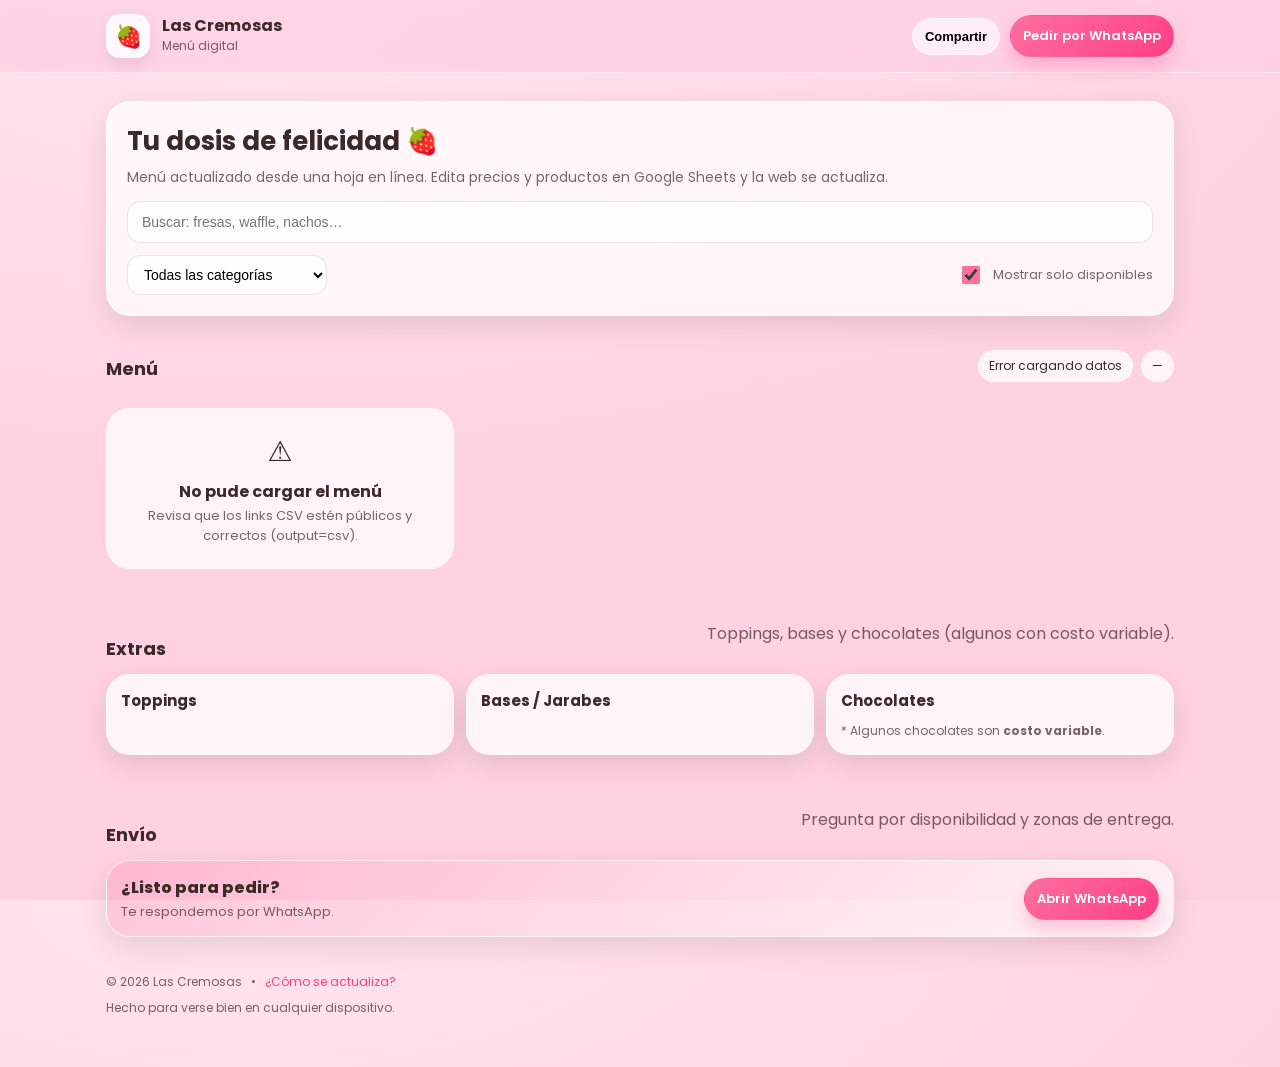
==== index.html @ 978a7f3d "Update index.html" ====
<!doctype html>
<html lang="es">
<head>
  <meta charset="utf-8" />
  <meta name="viewport" content="width=device-width, initial-scale=1" />
  <title>Las Cremosas 🍓 | Menú</title>
  <meta name="description" content="Menú digital de Las Cremosas: fresas con crema, waffles, frappes, snacks y bebidas." />
  <link rel="preconnect" href="https://fonts.googleapis.com">
  <link rel="preconnect" href="https://fonts.gstatic.com" crossorigin>
  <link href="https://fonts.googleapis.com/css2?family=Poppins:wght@300;400;600;700&display=swap" rel="stylesheet">

  <!-- ✅ ruta correcta (archivo en raíz) -->
  <link rel="stylesheet" href="./styles.css">
</head>
<body>
  <header class="header">
    <div class="header__inner">
      <div class="brand">
        <div class="brand__logo" aria-hidden="true">🍓</div>
        <div class="brand__text">
          <div class="brand__name">Las Cremosas</div>
          <div class="brand__tagline">Menú digital</div>
        </div>
      </div>

      <div class="header__actions">
        <button id="btnShare" class="btn btn--ghost" type="button">Compartir</button>
        <a id="btnWhats" class="btn btn--primary" href="#" target="_blank" rel="noopener">Pedir por WhatsApp</a>
      </div>
    </div>
  </header>

  <main class="container">
    <section class="hero">
      <div class="hero__card">
        <h1>Tu dosis de felicidad 🍓</h1>
        <p>Menú actualizado desde una hoja en línea. Edita precios y productos en Google Sheets y la web se actualiza.</p>

        <div class="controls">
          <div class="search">
            <input id="searchInput" type="search" placeholder="Buscar: fresas, waffle, nachos…" autocomplete="off" />
          </div>

          <div class="filters">
            <select id="categorySelect" aria-label="Filtrar por categoría">
              <option value="">Todas las categorías</option>
            </select>
            <label class="toggle">
              <input id="toggleAvailable" type="checkbox" checked />
              <span>Mostrar solo disponibles</span>
            </label>
          </div>
        </div>
      </div>
    </section>

    <section class="section" aria-labelledby="menuTitle">
      <div class="section__head">
        <h2 id="menuTitle">Menú</h2>
        <div class="meta">
          <span id="lastUpdated" class="meta__pill">Actualizando…</span>
          <span id="itemsCount" class="meta__pill">—</span>
        </div>
      </div>

      <div id="menuGrid" class="grid" aria-live="polite"></div>
      <div id="emptyState" class="empty hidden">
        <div class="empty__emoji">😅</div>
        <div class="empty__title">No encontré resultados</div>
        <div class="empty__subtitle">Prueba con otra palabra o quita filtros.</div>
      </div>
    </section>

    <section class="section">
      <div class="section__head">
        <h2>Extras</h2>
        <p class="muted">Toppings, bases y chocolates (algunos con costo variable).</p>
      </div>

      <div class="extras">
        <div class="extras__col">
          <h3 class="extras__title">Toppings</h3>
          <ul id="extrasToppings" class="list"></ul>
        </div>
        <div class="extras__col">
          <h3 class="extras__title">Bases / Jarabes</h3>
          <ul id="extrasBases" class="list"></ul>
        </div>
        <div class="extras__col">
          <h3 class="extras__title">Chocolates</h3>
          <ul id="extrasChocolates" class="list"></ul>
          <div class="note">* Algunos chocolates son <strong>costo variable</strong>.</div>
        </div>
      </div>
    </section>

    <section class="section">
      <div class="section__head">
        <h2>Envío</h2>
        <p class="muted">Pregunta por disponibilidad y zonas de entrega.</p>
      </div>
      <div class="cta">
        <div class="cta__text">
          <div class="cta__title">¿Listo para pedir?</div>
          <div class="cta__subtitle">Te respondemos por WhatsApp.</div>
        </div>
        <a id="ctaWhats" class="btn btn--primary" href="#" target="_blank" rel="noopener">Abrir WhatsApp</a>
      </div>
    </section>

    <footer class="footer">
      <div class="footer__inner">
        <div class="footer__small">
          <span>© <span id="yearNow"></span> Las Cremosas</span>
          <span class="dot">•</span>
          <a href="#" id="openHow" class="link">¿Cómo se actualiza?</a>
        </div>
        <div class="footer__small muted">
          Hecho para verse bien en cualquier dispositivo.
        </div>
      </div>
    </footer>
  </main>

  <dialog id="howDialog" class="dialog">
    <div class="dialog__card">
      <div class="dialog__head">
        <div>
          <div class="dialog__title">Actualizar desde Google Sheets</div>
          <div class="dialog__subtitle">No necesitas programar para cambiar productos y precios.</div>
        </div>
        <button id="closeHow" class="btn btn--ghost" type="button">Cerrar</button>
      </div>

      <ol class="steps">
        <li>Edita tu hoja <strong>DATA_ITEMS</strong> y <strong>DATA_EXTRAS</strong> en Google Sheets.</li>
        <li>En Sheets: <strong>Archivo → Compartir → Publicar en la web</strong>.</li>
        <li>Publica cada hoja como <strong>CSV</strong> y copia los links.</li>
        <li>Pega esos links en <code>config.js</code>.</li>
        <li>Sube estos archivos a GitHub y activa <strong>GitHub Pages</strong>.</li>
      </ol>

      <div class="hint">
        Tip: si quieres “ocultar” algo sin borrar, pon <strong>Disponible = No</strong>.
      </div>
    </div>
  </dialog>

  <!-- ✅ rutas correctas (archivos en raíz) -->
  <script src="./config.js"></script>
  <script src="./app.js"></script>
</body>
</html>
---- styles.css ----
/* Las Cremosas — Menu web (mobile-first) */
:root{
  --bg: #ffd1e1;
  --bg2: #ffe5ee;
  --card: #ffffff;
  --text: #3a2a2a;
  --muted: rgba(58,42,42,.7);
  --accent: #ff6f9f;
  --accent2: #ff3f84;
  --shadow: 0 10px 30px rgba(0,0,0,.10);
  --radius: 18px;
  --radius2: 24px;
  --border: rgba(58,42,42,.12);
}

*{box-sizing:border-box}
html,body{height:100%}
body{
  margin:0;
  font-family: Poppins, system-ui, -apple-system, Segoe UI, Roboto, Arial, sans-serif;
  color:var(--text);
  background: radial-gradient(1200px 500px at 20% 0%, var(--bg2), var(--bg));
}

a{color:inherit}
.hidden{display:none !important}
.muted{color:var(--muted)}

.header{
  position:sticky;
  top:0;
  z-index:20;
  backdrop-filter:saturate(180%) blur(10px);
  background: rgba(255, 209, 225, .75);
  border-bottom:1px solid rgba(255,255,255,.5);
}

.header__inner{
  max-width: 1100px;
  margin:0 auto;
  padding: 14px 16px;
  display:flex;
  align-items:center;
  justify-content:space-between;
  gap: 12px;
}

.brand{display:flex; align-items:center; gap:12px}
.brand__logo{
  width:44px;height:44px;border-radius:14px;
  background: rgba(255,255,255,.85);
  display:grid; place-items:center;
  box-shadow: 0 8px 18px rgba(0,0,0,.08);
  font-size:22px;
}
.brand__name{font-weight:700; line-height:1.1}
.brand__tagline{font-size:12px; color:var(--muted); margin-top:2px}

.header__actions{display:flex; align-items:center; gap:10px}

.container{
  max-width:1100px;
  margin:0 auto;
  padding: 18px 16px 40px;
}

.hero{padding: 10px 0 16px}
.hero__card{
  background: rgba(255,255,255,.75);
  border: 1px solid rgba(255,255,255,.7);
  border-radius: var(--radius2);
  padding: 18px 16px;
  box-shadow: var(--shadow);
}
.hero__card h1{
  margin: 0 0 6px;
  font-size: 22px;
}
.hero__card p{margin:0 0 14px; color:var(--muted); font-size:14px; line-height:1.45}

.controls{display:grid; gap:12px}
.search input{
  width:100%;
  padding: 12px 14px;
  border-radius: 14px;
  border:1px solid var(--border);
  background: rgba(255,255,255,.9);
  font-size: 14px;
  outline:none;
}
.search input:focus{border-color: rgba(255,111,159,.55); box-shadow:0 0 0 4px rgba(255,111,159,.16)}

.filters{
  display:flex;
  flex-wrap:wrap;
  gap: 10px 12px;
  align-items:center;
  justify-content:space-between;
}
.filters select{
  padding: 10px 12px;
  border-radius: 14px;
  border:1px solid var(--border);
  background: rgba(255,255,255,.9);
  font-size: 14px;
  outline:none;
  min-width: 200px;
}
.toggle{display:flex; align-items:center; gap:10px; font-size:13px; color:var(--muted)}
.toggle input{width:18px; height:18px; accent-color: var(--accent)}

.section{padding: 18px 0}
.section__head{
  display:flex;
  align-items:flex-end;
  justify-content:space-between;
  gap: 10px;
  margin-bottom: 12px;
}
.section__head h2{margin:0; font-size:18px}
.meta{display:flex; gap:8px; flex-wrap:wrap; justify-content:flex-end}
.meta__pill{
  font-size: 12px;
  padding: 6px 10px;
  border-radius: 999px;
  background: rgba(255,255,255,.75);
  border: 1px solid rgba(255,255,255,.65);
}

.grid{
  display:grid;
  gap: 12px;
  grid-template-columns: 1fr;
}

.card{
  background: rgba(255,255,255,.88);
  border: 1px solid rgba(255,255,255,.65);
  border-radius: var(--radius);
  padding: 14px 14px 12px;
  box-shadow: 0 10px 22px rgba(0,0,0,.08);
  position:relative;
  overflow:hidden;
}
.card::after{
  content:"";
  position:absolute;
  inset:auto -40px -50px auto;
  width:140px;height:140px;
  border-radius: 999px;
  background: radial-gradient(circle at 30% 30%, rgba(255,111,159,.35), rgba(255,111,159,0));
  transform: rotate(10deg);
}
.card__top{display:flex; align-items:flex-start; justify-content:space-between; gap:10px; position:relative; z-index:1}
.card__name{font-weight:700; font-size:15px; line-height:1.2}
.card__desc{margin-top:6px; color:var(--muted); font-size:13px; line-height:1.35}
.card__price{font-weight:800; color: var(--accent2); font-size:16px; white-space:nowrap}
.badges{display:flex; gap:8px; margin-top:10px; flex-wrap:wrap; position:relative; z-index:1}
.badge{
  font-size:11px;
  padding: 5px 9px;
  border-radius: 999px;
  border:1px solid rgba(58,42,42,.12);
  background: rgba(255,255,255,.8);
}
.badge--hot{border-color: rgba(255,63,132,.35)}
.badge--fav{border-color: rgba(255,111,159,.35)}
.badge--note{border-style:dashed}

.empty{
  margin-top: 14px;
  background: rgba(255,255,255,.75);
  border: 1px solid rgba(255,255,255,.65);
  border-radius: var(--radius2);
  padding: 22px 16px;
  text-align:center;
}
.empty__emoji{font-size:28px}
.empty__title{font-weight:700; margin-top:6px}
.empty__subtitle{color:var(--muted); margin-top:2px; font-size:13px}

.extras{
  display:grid;
  grid-template-columns: 1fr;
  gap: 12px;
}
.extras__col{
  background: rgba(255,255,255,.75);
  border: 1px solid rgba(255,255,255,.65);
  border-radius: var(--radius2);
  padding: 14px;
  box-shadow: var(--shadow);
}
.extras__title{margin:0 0 10px; font-size:15px}
.list{margin:0; padding-left: 18px; color:var(--muted)}
.list li{margin: 6px 0; font-size:13px; line-height:1.35}
.note{margin-top:10px; font-size:12px; color:var(--muted)}

.cta{
  display:flex;
  align-items:center;
  justify-content:space-between;
  gap: 12px;
  background: linear-gradient(135deg, rgba(255,111,159,.25), rgba(255,255,255,.75));
  border: 1px solid rgba(255,255,255,.65);
  border-radius: var(--radius2);
  padding: 14px;
  box-shadow: var(--shadow);
}
.cta__title{font-weight:800}
.cta__subtitle{color:var(--muted); font-size:13px; margin-top:2px}

.footer{padding: 18px 0 10px}
.footer__inner{display:flex; flex-direction:column; gap:8px}
.footer__small{font-size:12px; color:var(--muted)}
.dot{margin: 0 6px}
.link{color: var(--accent2); text-decoration:none}
.link:hover{text-decoration:underline}

.btn{
  display:inline-flex;
  align-items:center;
  justify-content:center;
  gap:8px;
  padding: 10px 12px;
  border-radius: 999px;
  font-weight:600;
  font-size: 13px;
  border:1px solid transparent;
  text-decoration:none;
  cursor:pointer;
  user-select:none;
}
.btn--primary{
  background: linear-gradient(135deg, var(--accent), var(--accent2));
  color:white;
  box-shadow: 0 10px 18px rgba(255,63,132,.25);
}
.btn--primary:hover{filter:saturate(1.05) brightness(0.98)}
.btn--ghost{
  background: rgba(255,255,255,.65);
  border-color: rgba(255,255,255,.6);
}
.btn--ghost:hover{background: rgba(255,255,255,.82)}

.dialog{
  border:none;
  padding:0;
  background: transparent;
}
.dialog::backdrop{background: rgba(0,0,0,.32)}
.dialog__card{
  width: min(700px, calc(100vw - 24px));
  margin: 18vh auto 0;
  background: rgba(255,255,255,.92);
  border: 1px solid rgba(255,255,255,.7);
  border-radius: var(--radius2);
  box-shadow: 0 30px 60px rgba(0,0,0,.18);
  padding: 14px;
}
.dialog__head{display:flex; align-items:flex-start; justify-content:space-between; gap:12px}
.dialog__title{font-weight:800}
.dialog__subtitle{color:var(--muted); font-size:13px; margin-top:2px}
.steps{margin: 10px 0 0; color:var(--muted); font-size:13px; line-height:1.5}
.steps li{margin: 8px 0}
.hint{margin-top: 12px; font-size:12px; color:var(--muted); padding: 10px 12px; border-radius: 14px; background: rgba(255,111,159,.12)}

code{background: rgba(0,0,0,.06); padding: 2px 6px; border-radius: 8px}

@media (min-width: 640px){
  .hero__card{padding: 20px}
  .hero__card h1{font-size:26px}
  .grid{grid-template-columns: 1fr 1fr}
  .extras{grid-template-columns: 1fr 1fr}
}

@media (min-width: 980px){
  .grid{grid-template-columns: 1fr 1fr 1fr}
  .extras{grid-template-columns: 1fr 1fr 1fr}
}
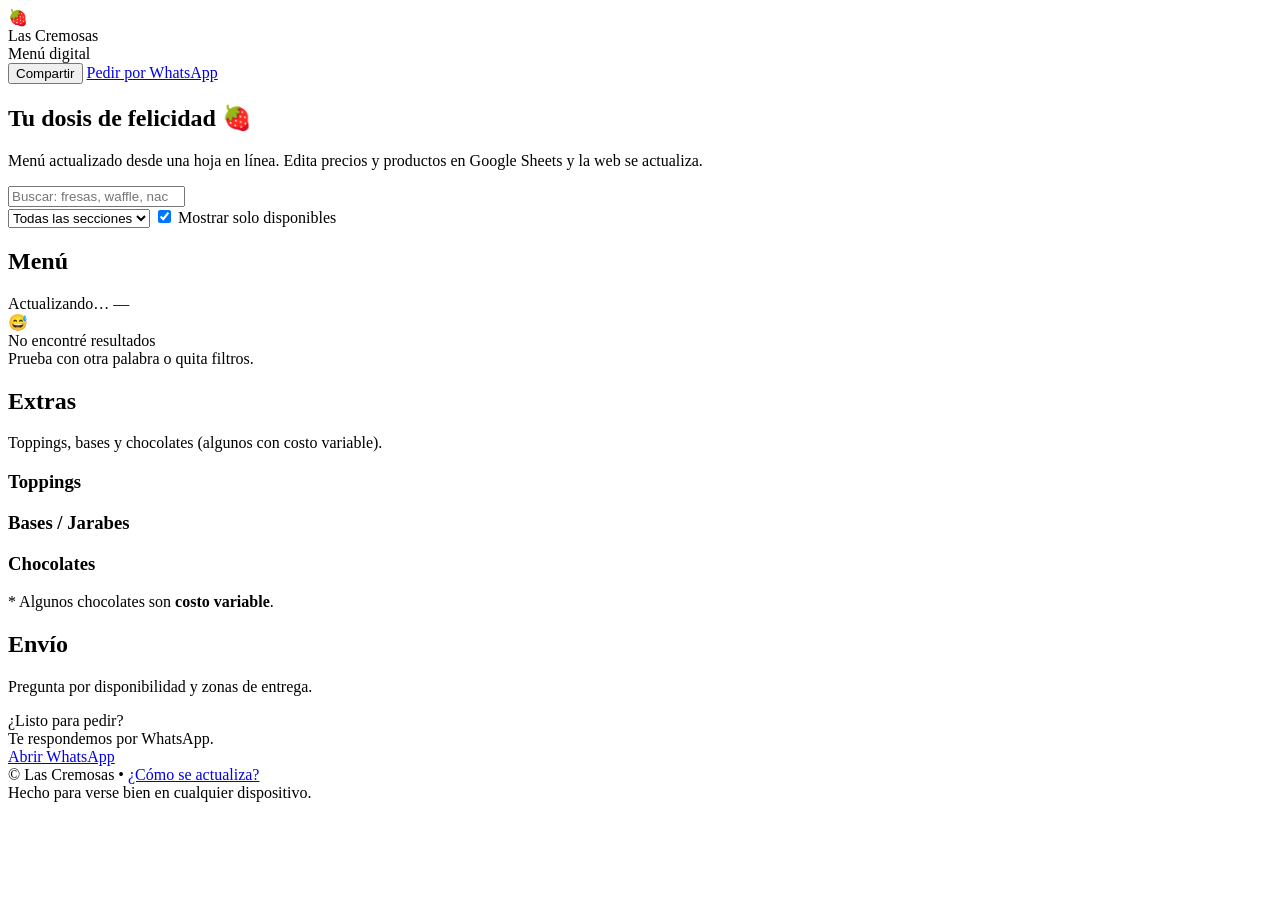
==== commit 9a543735: "Update index.html" ====
--- a/index.html
+++ b/index.html
@@ -5,13 +5,18 @@
   <meta name="viewport" content="width=device-width, initial-scale=1" />
   <title>Las Cremosas 🍓 | Menú</title>
   <meta name="description" content="Menú digital de Las Cremosas: fresas con crema, waffles, frappes, snacks y bebidas." />
-  <link rel="preconnect" href="https://fonts.googleapis.com">
-  <link rel="preconnect" href="https://fonts.gstatic.com" crossorigin>
-  <link href="https://fonts.googleapis.com/css2?family=Poppins:wght@300;400;600;700&display=swap" rel="stylesheet">
 
-  <!-- ✅ ruta correcta (archivo en raíz) -->
-  <link rel="stylesheet" href="./styles.css">
+  <link rel="preconnect" href="https://fonts.googleapis.com" />
+  <link rel="preconnect" href="https://fonts.gstatic.com" crossorigin />
+  <link
+    href="https://fonts.googleapis.com/css2?family=Poppins:wght@300;400;600;700&display=swap"
+    rel="stylesheet"
+  />
+
+  <!-- ✅ GitHub Pages (repo: /menu-las-cremosas/) + cache-buster -->
+  <link rel="stylesheet" href="/menu-las-cremosas/styles.css?v=21" />
 </head>
+
 <body>
   <header class="header">
     <div class="header__inner">
@@ -42,8 +47,8 @@
           </div>
 
           <div class="filters">
-            <select id="categorySelect" aria-label="Filtrar por categoría">
-              <option value="">Todas las categorías</option>
+            <select id="categorySelect" aria-label="Filtrar por sección">
+              <option value="">Todas las secciones</option>
             </select>
             <label class="toggle">
               <input id="toggleAvailable" type="checkbox" checked />
@@ -64,6 +69,7 @@
       </div>
 
       <div id="menuGrid" class="grid" aria-live="polite"></div>
+
       <div id="emptyState" class="empty hidden">
         <div class="empty__emoji">😅</div>
         <div class="empty__title">No encontré resultados</div>
@@ -115,9 +121,7 @@
           <span class="dot">•</span>
           <a href="#" id="openHow" class="link">¿Cómo se actualiza?</a>
         </div>
-        <div class="footer__small muted">
-          Hecho para verse bien en cualquier dispositivo.
-        </div>
+        <div class="footer__small muted">Hecho para verse bien en cualquier dispositivo.</div>
       </div>
     </footer>
   </main>
@@ -146,8 +150,8 @@
     </div>
   </dialog>
 
-  <!-- ✅ rutas correctas (archivos en raíz) -->
-  <script src="./config.js"></script>
-  <script src="./app.js"></script>
+  <!-- ✅ GitHub Pages (repo: /menu-las-cremosas/) + cache-buster -->
+  <script src="/menu-las-cremosas/config.js?v=21"></script>
+  <script src="/menu-las-cremosas/app.js?v=21"></script>
 </body>
 </html>
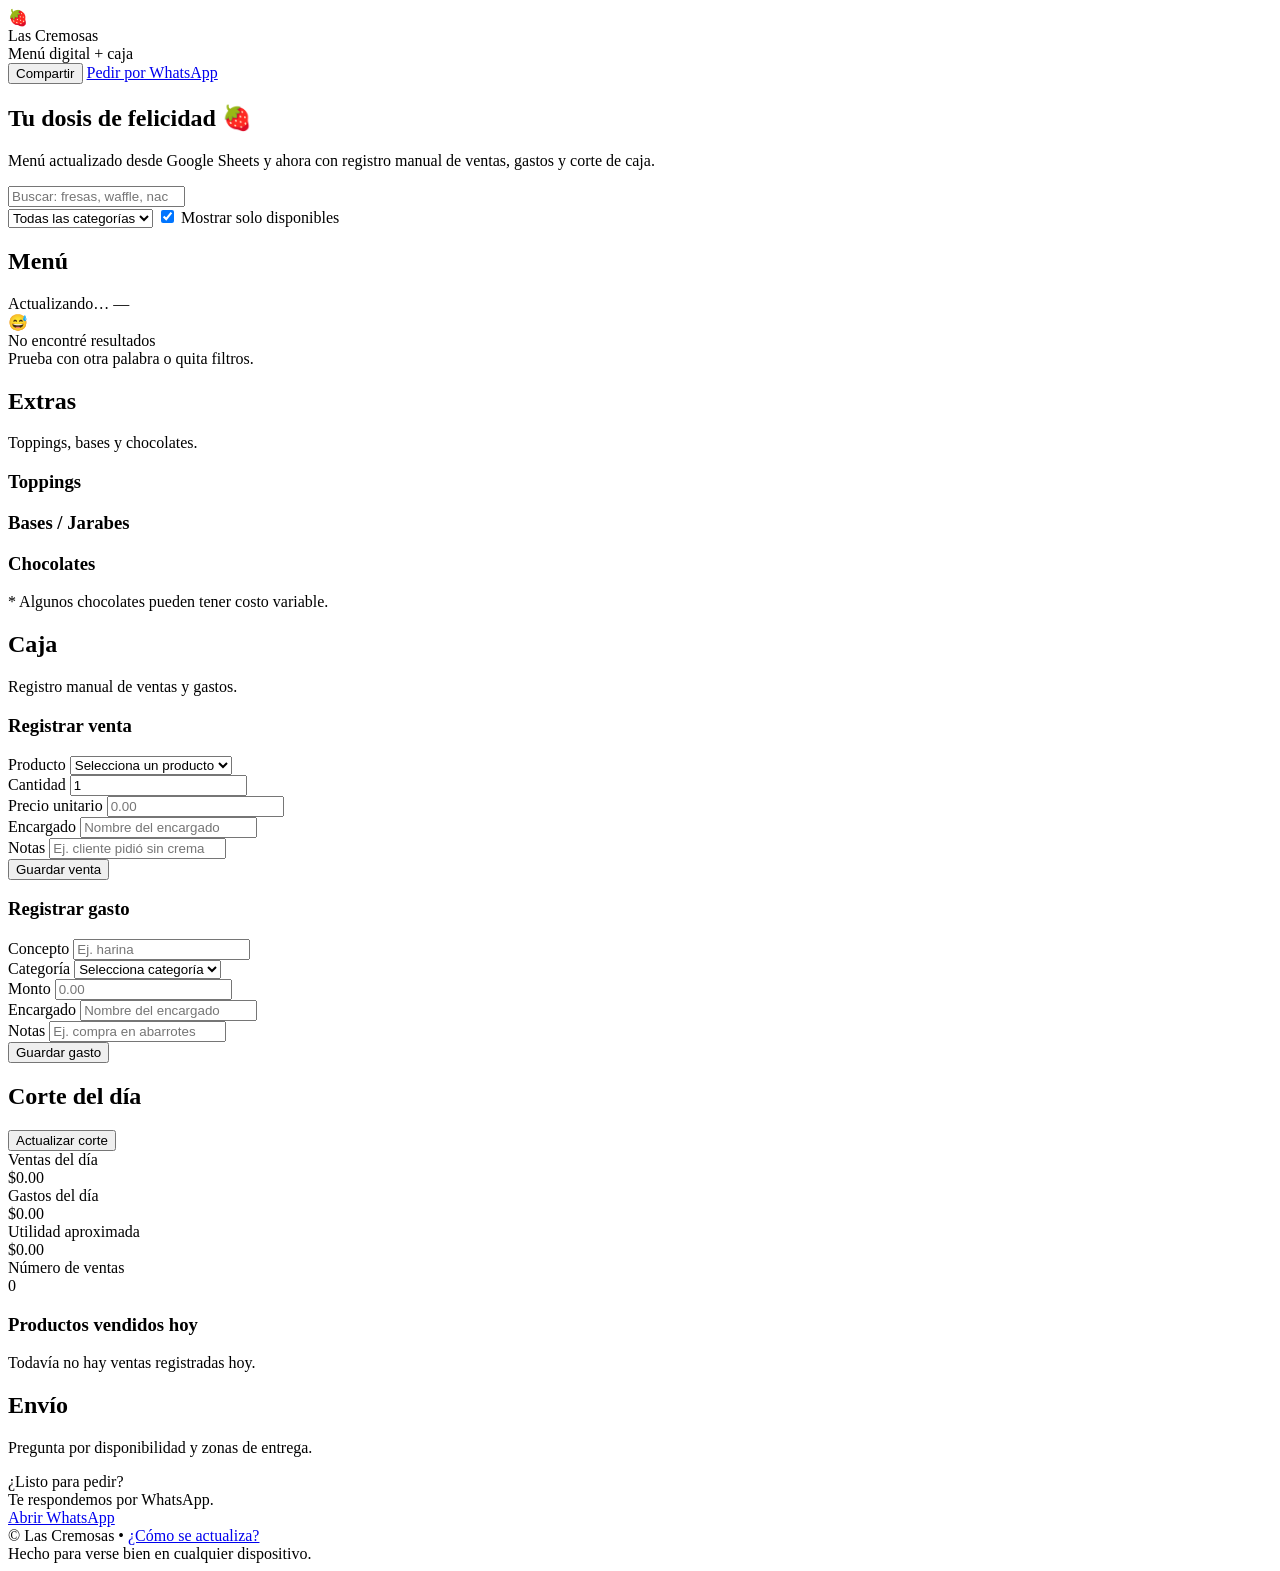
==== commit b834f7e3: "Update index.html" ====
--- a/index.html
+++ b/index.html
@@ -5,18 +5,11 @@
   <meta name="viewport" content="width=device-width, initial-scale=1" />
   <title>Las Cremosas 🍓 | Menú</title>
   <meta name="description" content="Menú digital de Las Cremosas: fresas con crema, waffles, frappes, snacks y bebidas." />
-
-  <link rel="preconnect" href="https://fonts.googleapis.com" />
-  <link rel="preconnect" href="https://fonts.gstatic.com" crossorigin />
-  <link
-    href="https://fonts.googleapis.com/css2?family=Poppins:wght@300;400;600;700&display=swap"
-    rel="stylesheet"
-  />
-
-  <!-- ✅ GitHub Pages (repo: /menu-las-cremosas/) + cache-buster -->
-  <link rel="stylesheet" href="/menu-las-cremosas/styles.css?v=21" />
+  <link rel="preconnect" href="https://fonts.googleapis.com">
+  <link rel="preconnect" href="https://fonts.gstatic.com" crossorigin>
+  <link href="https://fonts.googleapis.com/css2?family=Poppins:wght@300;400;600;700&display=swap" rel="stylesheet">
+  <link rel="stylesheet" href="css/styles.css" />
 </head>
-
 <body>
   <header class="header">
     <div class="header__inner">
@@ -24,7 +17,7 @@
         <div class="brand__logo" aria-hidden="true">🍓</div>
         <div class="brand__text">
           <div class="brand__name">Las Cremosas</div>
-          <div class="brand__tagline">Menú digital</div>
+          <div class="brand__tagline">Menú digital + caja</div>
         </div>
       </div>
 
@@ -39,7 +32,7 @@
     <section class="hero">
       <div class="hero__card">
         <h1>Tu dosis de felicidad 🍓</h1>
-        <p>Menú actualizado desde una hoja en línea. Edita precios y productos en Google Sheets y la web se actualiza.</p>
+        <p>Menú actualizado desde Google Sheets y ahora con registro manual de ventas, gastos y corte de caja.</p>
 
         <div class="controls">
           <div class="search">
@@ -47,8 +40,8 @@
           </div>
 
           <div class="filters">
-            <select id="categorySelect" aria-label="Filtrar por sección">
-              <option value="">Todas las secciones</option>
+            <select id="categorySelect" aria-label="Filtrar por categoría">
+              <option value="">Todas las categorías</option>
             </select>
             <label class="toggle">
               <input id="toggleAvailable" type="checkbox" checked />
@@ -69,7 +62,6 @@
       </div>
 
       <div id="menuGrid" class="grid" aria-live="polite"></div>
-
       <div id="emptyState" class="empty hidden">
         <div class="empty__emoji">😅</div>
         <div class="empty__title">No encontré resultados</div>
@@ -80,7 +72,7 @@
     <section class="section">
       <div class="section__head">
         <h2>Extras</h2>
-        <p class="muted">Toppings, bases y chocolates (algunos con costo variable).</p>
+        <p class="muted">Toppings, bases y chocolates.</p>
       </div>
 
       <div class="extras">
@@ -95,9 +87,129 @@
         <div class="extras__col">
           <h3 class="extras__title">Chocolates</h3>
           <ul id="extrasChocolates" class="list"></ul>
-          <div class="note">* Algunos chocolates son <strong>costo variable</strong>.</div>
-        </div>
-      </div>
+          <div class="note">* Algunos chocolates pueden tener costo variable.</div>
+        </div>
+      </div>
+    </section>
+
+    <section class="section" id="cajaSection">
+      <div class="section__head">
+        <h2>Caja</h2>
+        <p class="muted">Registro manual de ventas y gastos.</p>
+      </div>
+
+      <div class="admin-grid">
+        <article class="panel">
+          <h3 class="panel__title">Registrar venta</h3>
+          <form id="saleForm" class="form-grid">
+            <div class="field">
+              <label for="saleProduct">Producto</label>
+              <select id="saleProduct" required>
+                <option value="">Selecciona un producto</option>
+              </select>
+            </div>
+
+            <div class="field">
+              <label for="saleQty">Cantidad</label>
+              <input id="saleQty" type="number" min="1" value="1" required />
+            </div>
+
+            <div class="field">
+              <label for="salePrice">Precio unitario</label>
+              <input id="salePrice" type="number" min="0" step="0.01" placeholder="0.00" required />
+            </div>
+
+            <div class="field">
+              <label for="saleManager">Encargado</label>
+              <input id="saleManager" type="text" placeholder="Nombre del encargado" />
+            </div>
+
+            <div class="field field--full">
+              <label for="saleNotes">Notas</label>
+              <input id="saleNotes" type="text" placeholder="Ej. cliente pidió sin crema" />
+            </div>
+
+            <div class="field field--full">
+              <button class="btn btn--primary btn--block" type="submit">Guardar venta</button>
+            </div>
+          </form>
+        </article>
+
+        <article class="panel">
+          <h3 class="panel__title">Registrar gasto</h3>
+          <form id="expenseForm" class="form-grid">
+            <div class="field">
+              <label for="expenseConcept">Concepto</label>
+              <input id="expenseConcept" type="text" placeholder="Ej. harina" required />
+            </div>
+
+            <div class="field">
+              <label for="expenseCategory">Categoría</label>
+              <select id="expenseCategory" required>
+                <option value="">Selecciona categoría</option>
+                <option value="Insumos">Insumos</option>
+                <option value="Servicios">Servicios</option>
+                <option value="Renta">Renta</option>
+                <option value="Personal">Personal</option>
+                <option value="Transporte">Transporte</option>
+                <option value="Otros">Otros</option>
+              </select>
+            </div>
+
+            <div class="field">
+              <label for="expenseAmount">Monto</label>
+              <input id="expenseAmount" type="number" min="0" step="0.01" placeholder="0.00" required />
+            </div>
+
+            <div class="field">
+              <label for="expenseManager">Encargado</label>
+              <input id="expenseManager" type="text" placeholder="Nombre del encargado" />
+            </div>
+
+            <div class="field field--full">
+              <label for="expenseNotes">Notas</label>
+              <input id="expenseNotes" type="text" placeholder="Ej. compra en abarrotes" />
+            </div>
+
+            <div class="field field--full">
+              <button class="btn btn--primary btn--block" type="submit">Guardar gasto</button>
+            </div>
+          </form>
+        </article>
+      </div>
+
+      <div class="section__head section__head--mt">
+        <h2>Corte del día</h2>
+        <button id="refreshSummary" class="btn btn--ghost" type="button">Actualizar corte</button>
+      </div>
+
+      <div class="summary-grid">
+        <div class="summary-card">
+          <div class="summary-card__label">Ventas del día</div>
+          <div id="salesTodayTotal" class="summary-card__value">$0.00</div>
+        </div>
+        <div class="summary-card">
+          <div class="summary-card__label">Gastos del día</div>
+          <div id="expensesTodayTotal" class="summary-card__value">$0.00</div>
+        </div>
+        <div class="summary-card">
+          <div class="summary-card__label">Utilidad aproximada</div>
+          <div id="profitTodayTotal" class="summary-card__value">$0.00</div>
+        </div>
+        <div class="summary-card">
+          <div class="summary-card__label">Número de ventas</div>
+          <div id="salesCountToday" class="summary-card__value">0</div>
+        </div>
+      </div>
+
+      <div class="panel panel--mt">
+        <h3 class="panel__title">Productos vendidos hoy</h3>
+        <div id="topProductsToday" class="mini-list">
+          <div class="mini-list__empty">Todavía no hay ventas registradas hoy.</div>
+        </div>
+      </div>
+
+      <div id="adminMessage" class="status-message hidden"></div>
     </section>
 
     <section class="section">
@@ -121,7 +233,9 @@
           <span class="dot">•</span>
           <a href="#" id="openHow" class="link">¿Cómo se actualiza?</a>
         </div>
-        <div class="footer__small muted">Hecho para verse bien en cualquier dispositivo.</div>
+        <div class="footer__small muted">
+          Hecho para verse bien en cualquier dispositivo.
+        </div>
       </div>
     </footer>
   </main>
@@ -137,21 +251,19 @@
       </div>
 
       <ol class="steps">
-        <li>Edita tu hoja <strong>DATA_ITEMS</strong> y <strong>DATA_EXTRAS</strong> en Google Sheets.</li>
-        <li>En Sheets: <strong>Archivo → Compartir → Publicar en la web</strong>.</li>
-        <li>Publica cada hoja como <strong>CSV</strong> y copia los links.</li>
-        <li>Pega esos links en <code>config.js</code>.</li>
-        <li>Sube estos archivos a GitHub y activa <strong>GitHub Pages</strong>.</li>
+        <li>Edita tus hojas <strong>DATA_ITEMS</strong>, <strong>DATA_EXTRAS</strong>, <strong>VENTAS</strong> y <strong>GASTOS</strong>.</li>
+        <li>Publica como CSV las hojas que deban leerse desde la web.</li>
+        <li>Pega esos links en <code>js/config.js</code>.</li>
+        <li>Configura la URL de tu <strong>Google Apps Script</strong> para guardar ventas y gastos.</li>
       </ol>
 
       <div class="hint">
-        Tip: si quieres “ocultar” algo sin borrar, pon <strong>Disponible = No</strong>.
+        Tip: el menú sigue siendo público, pero la caja conviene usarla solo internamente.
       </div>
     </div>
   </dialog>
 
-  <!-- ✅ GitHub Pages (repo: /menu-las-cremosas/) + cache-buster -->
-  <script src="/menu-las-cremosas/config.js?v=21"></script>
-  <script src="/menu-las-cremosas/app.js?v=21"></script>
+  <script src="js/config.js"></script>
+  <script src="js/app.js"></script>
 </body>
 </html>
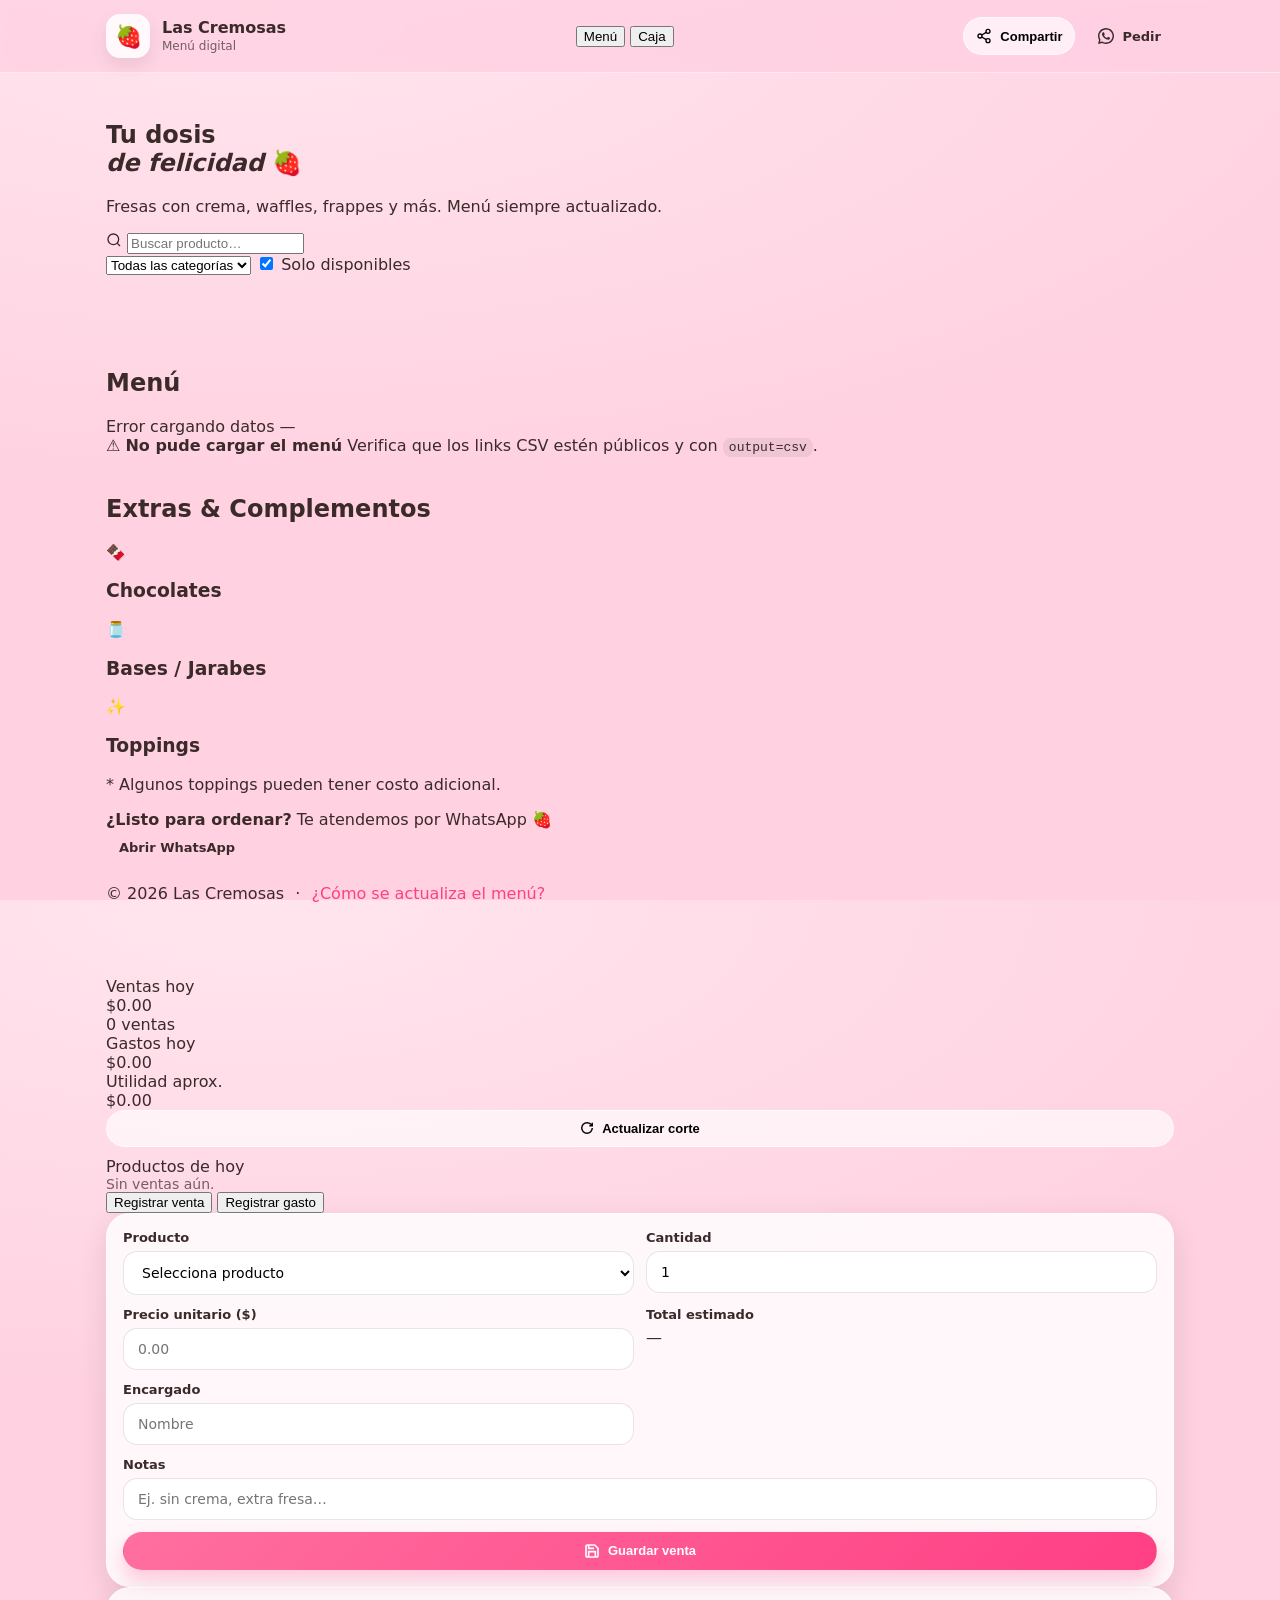
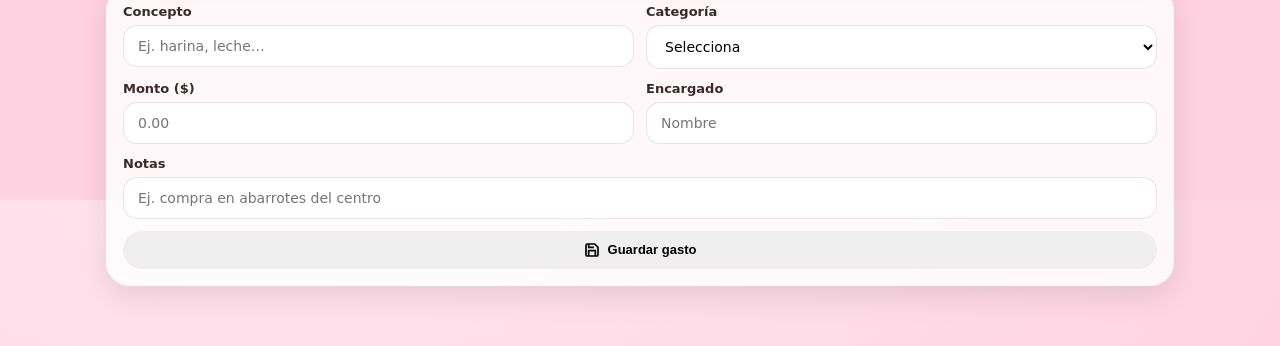
==== commit 16ddee9e: "Update index.html" ====
--- a/index.html
+++ b/index.html
@@ -3,267 +3,270 @@
 <head>
   <meta charset="utf-8" />
   <meta name="viewport" content="width=device-width, initial-scale=1" />
-  <title>Las Cremosas 🍓 | Menú</title>
+  <title>Las Cremosas 🍓 | Menú Digital</title>
   <meta name="description" content="Menú digital de Las Cremosas: fresas con crema, waffles, frappes, snacks y bebidas." />
   <link rel="preconnect" href="https://fonts.googleapis.com">
   <link rel="preconnect" href="https://fonts.gstatic.com" crossorigin>
-  <link href="https://fonts.googleapis.com/css2?family=Poppins:wght@300;400;600;700&display=swap" rel="stylesheet">
-  <link rel="stylesheet" href="css/styles.css" />
+  <link href="https://fonts.googleapis.com/css2?family=Fraunces:ital,opsz,wght@0,9..144,300;0,9..144,700;0,9..144,900;1,9..144,300&family=DM+Sans:wght@400;500;600&display=swap" rel="stylesheet">
+  <link rel="stylesheet" href="styles.css" />
 </head>
 <body>
-  <header class="header">
+
+  <!-- HEADER -->
+  <header class="header" id="appHeader">
     <div class="header__inner">
       <div class="brand">
-        <div class="brand__logo" aria-hidden="true">🍓</div>
+        <div class="brand__logo">🍓</div>
         <div class="brand__text">
           <div class="brand__name">Las Cremosas</div>
-          <div class="brand__tagline">Menú digital + caja</div>
-        </div>
-      </div>
-
+          <div class="brand__tagline">Menú digital</div>
+        </div>
+      </div>
+      <nav class="header__nav">
+        <button class="nav-tab active" data-tab="menu">Menú</button>
+        <button class="nav-tab" data-tab="caja">Caja</button>
+      </nav>
       <div class="header__actions">
-        <button id="btnShare" class="btn btn--ghost" type="button">Compartir</button>
-        <a id="btnWhats" class="btn btn--primary" href="#" target="_blank" rel="noopener">Pedir por WhatsApp</a>
+        <button id="btnShare" class="btn btn--ghost btn--sm" title="Compartir">
+          <svg width="16" height="16" viewBox="0 0 24 24" fill="none" stroke="currentColor" stroke-width="2"><circle cx="18" cy="5" r="3"/><circle cx="6" cy="12" r="3"/><circle cx="18" cy="19" r="3"/><line x1="8.59" y1="13.51" x2="15.42" y2="17.49"/><line x1="15.41" y1="6.51" x2="8.59" y2="10.49"/></svg>
+          Compartir
+        </button>
+        <a id="btnWhats" class="btn btn--wa" href="#" target="_blank" rel="noopener">
+          <svg width="16" height="16" viewBox="0 0 24 24" fill="currentColor"><path d="M17.472 14.382c-.297-.149-1.758-.867-2.03-.967-.273-.099-.471-.148-.67.15-.197.297-.767.966-.94 1.164-.173.199-.347.223-.644.075-.297-.15-1.255-.463-2.39-1.475-.883-.788-1.48-1.761-1.653-2.059-.173-.297-.018-.458.13-.606.134-.133.298-.347.446-.52.149-.174.198-.298.298-.497.099-.198.05-.371-.025-.52-.075-.149-.669-1.612-.916-2.207-.242-.579-.487-.5-.669-.51-.173-.008-.371-.01-.57-.01-.198 0-.52.074-.792.372-.272.297-1.04 1.016-1.04 2.479 0 1.462 1.065 2.875 1.213 3.074.149.198 2.096 3.2 5.077 4.487.709.306 1.262.489 1.694.625.712.227 1.36.195 1.871.118.571-.085 1.758-.719 2.006-1.413.248-.694.248-1.289.173-1.413-.074-.124-.272-.198-.57-.347z"/><path d="M12 0C5.373 0 0 5.373 0 12c0 2.124.558 4.118 1.534 5.846L.046 23.954l6.292-1.464A11.946 11.946 0 0012 24c6.627 0 12-5.373 12-12S18.627 0 12 0zm0 21.818a9.818 9.818 0 01-5.007-1.375l-.36-.214-3.732.868.938-3.636-.234-.374A9.818 9.818 0 1112 21.818z"/></svg>
+          Pedir
+        </a>
       </div>
     </div>
   </header>
 
-  <main class="container">
+  <!-- VISTA MENÚ -->
+  <div id="tabMenu" class="tab-view active">
+
+    <!-- HERO -->
     <section class="hero">
-      <div class="hero__card">
-        <h1>Tu dosis de felicidad 🍓</h1>
-        <p>Menú actualizado desde Google Sheets y ahora con registro manual de ventas, gastos y corte de caja.</p>
-
-        <div class="controls">
-          <div class="search">
-            <input id="searchInput" type="search" placeholder="Buscar: fresas, waffle, nachos…" autocomplete="off" />
-          </div>
-
-          <div class="filters">
-            <select id="categorySelect" aria-label="Filtrar por categoría">
+      <div class="hero__bg"></div>
+      <div class="hero__inner container">
+        <div class="hero__copy">
+          <h1 class="hero__title">Tu dosis<br><em>de felicidad</em> 🍓</h1>
+          <p class="hero__sub">Fresas con crema, waffles, frappes y más. Menú siempre actualizado.</p>
+        </div>
+        <div class="hero__controls">
+          <div class="search-wrap">
+            <svg class="search-icon" width="16" height="16" viewBox="0 0 24 24" fill="none" stroke="currentColor" stroke-width="2"><circle cx="11" cy="11" r="8"/><path d="m21 21-4.35-4.35"/></svg>
+            <input id="searchInput" type="search" placeholder="Buscar producto…" autocomplete="off" />
+          </div>
+          <div class="filter-row">
+            <select id="categorySelect" aria-label="Categoría">
               <option value="">Todas las categorías</option>
             </select>
-            <label class="toggle">
+            <label class="toggle-pill">
               <input id="toggleAvailable" type="checkbox" checked />
-              <span>Mostrar solo disponibles</span>
+              <span class="toggle-pill__track"></span>
+              <span class="toggle-pill__label">Solo disponibles</span>
             </label>
           </div>
         </div>
       </div>
     </section>
 
-    <section class="section" aria-labelledby="menuTitle">
-      <div class="section__head">
-        <h2 id="menuTitle">Menú</h2>
-        <div class="meta">
-          <span id="lastUpdated" class="meta__pill">Actualizando…</span>
-          <span id="itemsCount" class="meta__pill">—</span>
-        </div>
-      </div>
-
-      <div id="menuGrid" class="grid" aria-live="polite"></div>
-      <div id="emptyState" class="empty hidden">
-        <div class="empty__emoji">😅</div>
-        <div class="empty__title">No encontré resultados</div>
-        <div class="empty__subtitle">Prueba con otra palabra o quita filtros.</div>
-      </div>
-    </section>
-
-    <section class="section">
-      <div class="section__head">
-        <h2>Extras</h2>
-        <p class="muted">Toppings, bases y chocolates.</p>
-      </div>
-
-      <div class="extras">
-        <div class="extras__col">
-          <h3 class="extras__title">Toppings</h3>
-          <ul id="extrasToppings" class="list"></ul>
-        </div>
-        <div class="extras__col">
-          <h3 class="extras__title">Bases / Jarabes</h3>
-          <ul id="extrasBases" class="list"></ul>
-        </div>
-        <div class="extras__col">
-          <h3 class="extras__title">Chocolates</h3>
-          <ul id="extrasChocolates" class="list"></ul>
-          <div class="note">* Algunos chocolates pueden tener costo variable.</div>
-        </div>
-      </div>
-    </section>
-
-    <section class="section" id="cajaSection">
-      <div class="section__head">
-        <h2>Caja</h2>
-        <p class="muted">Registro manual de ventas y gastos.</p>
-      </div>
-
-      <div class="admin-grid">
-        <article class="panel">
-          <h3 class="panel__title">Registrar venta</h3>
-          <form id="saleForm" class="form-grid">
-            <div class="field">
-              <label for="saleProduct">Producto</label>
-              <select id="saleProduct" required>
-                <option value="">Selecciona un producto</option>
-              </select>
-            </div>
-
-            <div class="field">
-              <label for="saleQty">Cantidad</label>
-              <input id="saleQty" type="number" min="1" value="1" required />
-            </div>
-
-            <div class="field">
-              <label for="salePrice">Precio unitario</label>
-              <input id="salePrice" type="number" min="0" step="0.01" placeholder="0.00" required />
-            </div>
-
-            <div class="field">
-              <label for="saleManager">Encargado</label>
-              <input id="saleManager" type="text" placeholder="Nombre del encargado" />
-            </div>
-
-            <div class="field field--full">
-              <label for="saleNotes">Notas</label>
-              <input id="saleNotes" type="text" placeholder="Ej. cliente pidió sin crema" />
-            </div>
-
-            <div class="field field--full">
-              <button class="btn btn--primary btn--block" type="submit">Guardar venta</button>
-            </div>
-          </form>
-        </article>
-
-        <article class="panel">
-          <h3 class="panel__title">Registrar gasto</h3>
-          <form id="expenseForm" class="form-grid">
-            <div class="field">
-              <label for="expenseConcept">Concepto</label>
-              <input id="expenseConcept" type="text" placeholder="Ej. harina" required />
-            </div>
-
-            <div class="field">
-              <label for="expenseCategory">Categoría</label>
-              <select id="expenseCategory" required>
-                <option value="">Selecciona categoría</option>
-                <option value="Insumos">Insumos</option>
-                <option value="Servicios">Servicios</option>
-                <option value="Renta">Renta</option>
-                <option value="Personal">Personal</option>
-                <option value="Transporte">Transporte</option>
-                <option value="Otros">Otros</option>
-              </select>
-            </div>
-
-            <div class="field">
-              <label for="expenseAmount">Monto</label>
-              <input id="expenseAmount" type="number" min="0" step="0.01" placeholder="0.00" required />
-            </div>
-
-            <div class="field">
-              <label for="expenseManager">Encargado</label>
-              <input id="expenseManager" type="text" placeholder="Nombre del encargado" />
-            </div>
-
-            <div class="field field--full">
-              <label for="expenseNotes">Notas</label>
-              <input id="expenseNotes" type="text" placeholder="Ej. compra en abarrotes" />
-            </div>
-
-            <div class="field field--full">
-              <button class="btn btn--primary btn--block" type="submit">Guardar gasto</button>
-            </div>
-          </form>
-        </article>
-      </div>
-
-      <div class="section__head section__head--mt">
-        <h2>Corte del día</h2>
-        <button id="refreshSummary" class="btn btn--ghost" type="button">Actualizar corte</button>
-      </div>
-
-      <div class="summary-grid">
-        <div class="summary-card">
-          <div class="summary-card__label">Ventas del día</div>
-          <div id="salesTodayTotal" class="summary-card__value">$0.00</div>
-        </div>
-        <div class="summary-card">
-          <div class="summary-card__label">Gastos del día</div>
-          <div id="expensesTodayTotal" class="summary-card__value">$0.00</div>
-        </div>
-        <div class="summary-card">
-          <div class="summary-card__label">Utilidad aproximada</div>
-          <div id="profitTodayTotal" class="summary-card__value">$0.00</div>
-        </div>
-        <div class="summary-card">
-          <div class="summary-card__label">Número de ventas</div>
-          <div id="salesCountToday" class="summary-card__value">0</div>
-        </div>
-      </div>
-
-      <div class="panel panel--mt">
-        <h3 class="panel__title">Productos vendidos hoy</h3>
-        <div id="topProductsToday" class="mini-list">
-          <div class="mini-list__empty">Todavía no hay ventas registradas hoy.</div>
+    <!-- MENÚ GRID -->
+    <main class="container main-content">
+      <div class="section-head">
+        <h2 class="section-title">Menú</h2>
+        <div class="meta-pills">
+          <span id="lastUpdated" class="pill">Cargando…</span>
+          <span id="itemsCount" class="pill">—</span>
+        </div>
+      </div>
+
+      <div id="menuGrid" class="menu-grid"></div>
+      <div id="emptyState" class="empty-state hidden">
+        <span class="empty-state__emoji">😅</span>
+        <strong>Sin resultados</strong>
+        <span>Prueba con otra búsqueda o quita filtros.</span>
+      </div>
+
+      <!-- EXTRAS -->
+      <div class="section-head" style="margin-top:40px">
+        <h2 class="section-title">Extras & Complementos</h2>
+      </div>
+      <div class="extras-grid">
+        <div class="extras-card">
+          <div class="extras-card__icon">🍫</div>
+          <h3>Chocolates</h3>
+          <ul id="extrasChocolates" class="extras-list"></ul>
+        </div>
+        <div class="extras-card">
+          <div class="extras-card__icon">🫙</div>
+          <h3>Bases / Jarabes</h3>
+          <ul id="extrasBases" class="extras-list"></ul>
+        </div>
+        <div class="extras-card">
+          <div class="extras-card__icon">✨</div>
+          <h3>Toppings</h3>
+          <ul id="extrasToppings" class="extras-list"></ul>
+          <p class="extras-note">* Algunos toppings pueden tener costo adicional.</p>
+        </div>
+      </div>
+
+      <!-- CTA WHATSAPP -->
+      <div class="wa-cta">
+        <div class="wa-cta__left">
+          <strong>¿Listo para ordenar?</strong>
+          <span>Te atendemos por WhatsApp 🍓</span>
+        </div>
+        <a id="ctaWhats" class="btn btn--wa" href="#" target="_blank" rel="noopener">Abrir WhatsApp</a>
+      </div>
+
+      <footer class="footer">
+        <span>© <span id="yearNow"></span> Las Cremosas</span>
+        <span class="dot">·</span>
+        <a href="#" id="openHow" class="link">¿Cómo se actualiza el menú?</a>
+      </footer>
+    </main>
+  </div>
+
+  <!-- VISTA CAJA -->
+  <div id="tabCaja" class="tab-view">
+    <div class="container" style="padding-top:24px; padding-bottom:60px">
+
+      <!-- CORTE DEL DÍA -->
+      <div class="corte-grid">
+        <div class="corte-card corte-card--sales">
+          <div class="corte-card__label">Ventas hoy</div>
+          <div id="salesTodayTotal" class="corte-card__value">$0.00</div>
+          <div id="salesCountToday" class="corte-card__sub">0 ventas</div>
+        </div>
+        <div class="corte-card corte-card--expenses">
+          <div class="corte-card__label">Gastos hoy</div>
+          <div id="expensesTodayTotal" class="corte-card__value">$0.00</div>
+        </div>
+        <div class="corte-card corte-card--profit">
+          <div class="corte-card__label">Utilidad aprox.</div>
+          <div id="profitTodayTotal" class="corte-card__value">$0.00</div>
+        </div>
+        <div class="corte-card corte-card--refresh">
+          <button id="refreshSummary" class="btn btn--ghost btn--sm btn--block">
+            <svg width="14" height="14" viewBox="0 0 24 24" fill="none" stroke="currentColor" stroke-width="2.5"><path d="M21 12a9 9 0 1 1-9-9c2.52 0 4.93 1 6.74 2.74L21 8"/><path d="M21 3v5h-5"/></svg>
+            Actualizar corte
+          </button>
+          <div class="corte-card__label" style="margin-top:10px">Productos de hoy</div>
+          <div id="topProductsToday" class="mini-list">
+            <div class="mini-list__empty">Sin ventas aún.</div>
+          </div>
         </div>
       </div>
 
       <div id="adminMessage" class="status-message hidden"></div>
-    </section>
-
-    <section class="section">
-      <div class="section__head">
-        <h2>Envío</h2>
-        <p class="muted">Pregunta por disponibilidad y zonas de entrega.</p>
-      </div>
-      <div class="cta">
-        <div class="cta__text">
-          <div class="cta__title">¿Listo para pedir?</div>
-          <div class="cta__subtitle">Te respondemos por WhatsApp.</div>
-        </div>
-        <a id="ctaWhats" class="btn btn--primary" href="#" target="_blank" rel="noopener">Abrir WhatsApp</a>
-      </div>
-    </section>
-
-    <footer class="footer">
-      <div class="footer__inner">
-        <div class="footer__small">
-          <span>© <span id="yearNow"></span> Las Cremosas</span>
-          <span class="dot">•</span>
-          <a href="#" id="openHow" class="link">¿Cómo se actualiza?</a>
-        </div>
-        <div class="footer__small muted">
-          Hecho para verse bien en cualquier dispositivo.
-        </div>
-      </div>
-    </footer>
-  </main>
-
+
+      <!-- TABS CAJA -->
+      <div class="caja-tabs">
+        <button class="caja-tab active" data-form="venta">Registrar venta</button>
+        <button class="caja-tab" data-form="gasto">Registrar gasto</button>
+      </div>
+
+      <!-- FORM VENTA -->
+      <div id="formVenta" class="panel caja-form active">
+        <div class="form-grid" id="saleForm">
+          <div class="field">
+            <label for="saleProduct">Producto</label>
+            <select id="saleProduct" required>
+              <option value="">Selecciona producto</option>
+            </select>
+          </div>
+          <div class="field">
+            <label for="saleQty">Cantidad</label>
+            <input id="saleQty" type="number" min="1" value="1" required />
+          </div>
+          <div class="field">
+            <label for="salePrice">Precio unitario ($)</label>
+            <input id="salePrice" type="number" min="0" step="0.01" placeholder="0.00" required />
+          </div>
+          <div class="field">
+            <label>Total estimado</label>
+            <div id="saleTotalPreview" class="total-preview">—</div>
+          </div>
+          <div class="field">
+            <label for="saleManager">Encargado</label>
+            <input id="saleManager" type="text" placeholder="Nombre" />
+          </div>
+          <div class="field field--full">
+            <label for="saleNotes">Notas</label>
+            <input id="saleNotes" type="text" placeholder="Ej. sin crema, extra fresa…" />
+          </div>
+          <div class="field field--full">
+            <button class="btn btn--primary btn--block" id="btnSaveSale" type="button">
+              <svg width="16" height="16" viewBox="0 0 24 24" fill="none" stroke="currentColor" stroke-width="2.5"><path d="M19 21H5a2 2 0 0 1-2-2V5a2 2 0 0 1 2-2h11l5 5v11a2 2 0 0 1-2 2z"/><polyline points="17 21 17 13 7 13 7 21"/><polyline points="7 3 7 8 15 8"/></svg>
+              Guardar venta
+            </button>
+          </div>
+        </div>
+      </div>
+
+      <!-- FORM GASTO -->
+      <div id="formGasto" class="panel caja-form">
+        <div class="form-grid" id="expenseForm">
+          <div class="field">
+            <label for="expenseConcept">Concepto</label>
+            <input id="expenseConcept" type="text" placeholder="Ej. harina, leche…" required />
+          </div>
+          <div class="field">
+            <label for="expenseCategory">Categoría</label>
+            <select id="expenseCategory" required>
+              <option value="">Selecciona</option>
+              <option value="Insumos">🛒 Insumos</option>
+              <option value="Servicios">💡 Servicios</option>
+              <option value="Renta">🏠 Renta</option>
+              <option value="Personal">👤 Personal</option>
+              <option value="Transporte">🚗 Transporte</option>
+              <option value="Otros">📦 Otros</option>
+            </select>
+          </div>
+          <div class="field">
+            <label for="expenseAmount">Monto ($)</label>
+            <input id="expenseAmount" type="number" min="0" step="0.01" placeholder="0.00" required />
+          </div>
+          <div class="field">
+            <label for="expenseManager">Encargado</label>
+            <input id="expenseManager" type="text" placeholder="Nombre" />
+          </div>
+          <div class="field field--full">
+            <label for="expenseNotes">Notas</label>
+            <input id="expenseNotes" type="text" placeholder="Ej. compra en abarrotes del centro" />
+          </div>
+          <div class="field field--full">
+            <button class="btn btn--danger btn--block" id="btnSaveExpense" type="button">
+              <svg width="16" height="16" viewBox="0 0 24 24" fill="none" stroke="currentColor" stroke-width="2.5"><path d="M19 21H5a2 2 0 0 1-2-2V5a2 2 0 0 1 2-2h11l5 5v11a2 2 0 0 1-2 2z"/><polyline points="17 21 17 13 7 13 7 21"/><polyline points="7 3 7 8 15 8"/></svg>
+              Guardar gasto
+            </button>
+          </div>
+        </div>
+      </div>
+
+    </div>
+  </div>
+
+  <!-- DIALOG: Cómo se actualiza -->
   <dialog id="howDialog" class="dialog">
     <div class="dialog__card">
       <div class="dialog__head">
         <div>
-          <div class="dialog__title">Actualizar desde Google Sheets</div>
-          <div class="dialog__subtitle">No necesitas programar para cambiar productos y precios.</div>
-        </div>
-        <button id="closeHow" class="btn btn--ghost" type="button">Cerrar</button>
-      </div>
-
+          <div class="dialog__title">📊 Actualizar desde Google Sheets</div>
+          <div class="dialog__sub">Sin código, solo edita tu hoja de cálculo.</div>
+        </div>
+        <button id="closeHow" class="btn btn--ghost btn--sm">Cerrar</button>
+      </div>
       <ol class="steps">
-        <li>Edita tus hojas <strong>DATA_ITEMS</strong>, <strong>DATA_EXTRAS</strong>, <strong>VENTAS</strong> y <strong>GASTOS</strong>.</li>
-        <li>Publica como CSV las hojas que deban leerse desde la web.</li>
-        <li>Pega esos links en <code>js/config.js</code>.</li>
-        <li>Configura la URL de tu <strong>Google Apps Script</strong> para guardar ventas y gastos.</li>
+        <li>Edita las hojas <strong>DATA_ITEMS</strong> y <strong>DATA_EXTRAS</strong> con tus productos.</li>
+        <li>En Google Sheets: <em>Archivo → Compartir → Publicar en la web</em>, selecciona la hoja y elige <strong>CSV</strong>.</li>
+        <li>Pega esos links en <code>config.js</code>.</li>
+        <li>Las ventas y gastos se guardan en <strong>VENTAS</strong> y <strong>GASTOS</strong> a través del Apps Script.</li>
       </ol>
-
-      <div class="hint">
-        Tip: el menú sigue siendo público, pero la caja conviene usarla solo internamente.
-      </div>
+      <div class="hint">💡 El menú es público; la caja úsala solo internamente.</div>
     </div>
   </dialog>
 
-  <script src="js/config.js"></script>
-  <script src="js/app.js"></script>
+  <script src="config.js"></script>
+  <script src="app.js"></script>
 </body>
 </html>
--- a/styles.css
+++ b/styles.css
@@ -0,0 +1,644 @@
+/* Las Cremosas — Menu web (mobile-first) */
+:root{
+  --bg: #ffd1e1;
+  --bg2: #ffe5ee;
+  --card: #ffffff;
+  --text: #3a2a2a;
+  --muted: rgba(58,42,42,.7);
+  --accent: #ff6f9f;
+  --accent2: #ff3f84;
+  --shadow: 0 10px 30px rgba(0,0,0,.10);
+  --radius: 18px;
+  --radius2: 24px;
+  --border: rgba(58,42,42,.12);
+}
+
+*{box-sizing:border-box}
+html,body{height:100%}
+body{
+  margin:0;
+  font-family: Poppins, system-ui, -apple-system, Segoe UI, Roboto, Arial, sans-serif;
+  color:var(--text);
+  background: radial-gradient(1200px 500px at 20% 0%, var(--bg2), var(--bg));
+}
+
+a{color:inherit}
+.hidden{display:none !important}
+.muted{color:var(--muted)}
+
+.header{
+  position:sticky;
+  top:0;
+  z-index:20;
+  backdrop-filter:saturate(180%) blur(10px);
+  background: rgba(255, 209, 225, .75);
+  border-bottom:1px solid rgba(255,255,255,.5);
+}
+
+.header__inner{
+  max-width: 1100px;
+  margin:0 auto;
+  padding: 14px 16px;
+  display:flex;
+  align-items:center;
+  justify-content:space-between;
+  gap: 12px;
+}
+
+.brand{display:flex; align-items:center; gap:12px}
+.brand__logo{
+  width:44px;
+  height:44px;
+  border-radius:14px;
+  background: rgba(255,255,255,.85);
+  display:grid;
+  place-items:center;
+  box-shadow: 0 8px 18px rgba(0,0,0,.08);
+  font-size:22px;
+}
+.brand__name{font-weight:700; line-height:1.1}
+.brand__tagline{font-size:12px; color:var(--muted); margin-top:2px}
+
+.header__actions{
+  display:flex;
+  align-items:center;
+  gap:10px;
+  flex-wrap:wrap;
+}
+
+.container{
+  max-width:1100px;
+  margin:0 auto;
+  padding: 18px 16px 40px;
+}
+
+.hero{padding: 10px 0 16px}
+.hero__card{
+  background: rgba(255,255,255,.75);
+  border: 1px solid rgba(255,255,255,.7);
+  border-radius: var(--radius2);
+  padding: 18px 16px;
+  box-shadow: var(--shadow);
+}
+.hero__card h1{
+  margin: 0 0 6px;
+  font-size: 22px;
+}
+.hero__card p{
+  margin:0 0 14px;
+  color:var(--muted);
+  font-size:14px;
+  line-height:1.45;
+}
+
+.controls{display:grid; gap:12px}
+.search input{
+  width:100%;
+  padding: 12px 14px;
+  border-radius: 14px;
+  border:1px solid var(--border);
+  background: rgba(255,255,255,.9);
+  font-size: 14px;
+  outline:none;
+}
+.search input:focus{
+  border-color: rgba(255,111,159,.55);
+  box-shadow:0 0 0 4px rgba(255,111,159,.16);
+}
+
+.filters{
+  display:flex;
+  flex-wrap:wrap;
+  gap: 10px 12px;
+  align-items:center;
+  justify-content:space-between;
+}
+.filters select{
+  padding: 10px 12px;
+  border-radius: 14px;
+  border:1px solid var(--border);
+  background: rgba(255,255,255,.9);
+  font-size: 14px;
+  outline:none;
+  min-width: 200px;
+}
+.toggle{
+  display:flex;
+  align-items:center;
+  gap:10px;
+  font-size:13px;
+  color:var(--muted);
+}
+.toggle input{
+  width:18px;
+  height:18px;
+  accent-color: var(--accent);
+}
+
+.section{padding: 18px 0}
+.section__head{
+  display:flex;
+  align-items:flex-end;
+  justify-content:space-between;
+  gap: 10px;
+  margin-bottom: 12px;
+  flex-wrap:wrap;
+}
+.section__head h2{margin:0; font-size:18px}
+.section__head--mt{margin-top:22px}
+
+.meta{
+  display:flex;
+  gap:8px;
+  flex-wrap:wrap;
+  justify-content:flex-end;
+}
+.meta__pill{
+  font-size: 12px;
+  padding: 6px 10px;
+  border-radius: 999px;
+  background: rgba(255,255,255,.75);
+  border: 1px solid rgba(255,255,255,.65);
+}
+
+.grid{
+  display:grid;
+  gap: 12px;
+  grid-template-columns: 1fr;
+}
+
+.card{
+  background: rgba(255,255,255,.88);
+  border: 1px solid rgba(255,255,255,.65);
+  border-radius: var(--radius);
+  padding: 14px 14px 12px;
+  box-shadow: 0 10px 22px rgba(0,0,0,.08);
+  position:relative;
+  overflow:hidden;
+}
+.card::after{
+  content:"";
+  position:absolute;
+  inset:auto -40px -50px auto;
+  width:140px;
+  height:140px;
+  border-radius: 999px;
+  background: radial-gradient(circle at 30% 30%, rgba(255,111,159,.35), rgba(255,111,159,0));
+  transform: rotate(10deg);
+}
+.card__top{
+  display:flex;
+  align-items:flex-start;
+  justify-content:space-between;
+  gap:10px;
+  position:relative;
+  z-index:1;
+}
+.card__name{
+  font-weight:700;
+  font-size:15px;
+  line-height:1.2;
+}
+.card__desc{
+  margin-top:6px;
+  color:var(--muted);
+  font-size:13px;
+  line-height:1.35;
+}
+.card__price{
+  font-weight:800;
+  color: var(--accent2);
+  font-size:16px;
+  white-space:nowrap;
+}
+.badges{
+  display:flex;
+  gap:8px;
+  margin-top:10px;
+  flex-wrap:wrap;
+  position:relative;
+  z-index:1;
+}
+.badge{
+  font-size:11px;
+  padding: 5px 9px;
+  border-radius: 999px;
+  border:1px solid rgba(58,42,42,.12);
+  background: rgba(255,255,255,.8);
+}
+.badge--hot{border-color: rgba(255,63,132,.35)}
+.badge--fav{border-color: rgba(255,111,159,.35)}
+.badge--note{border-style:dashed}
+
+.empty{
+  margin-top: 14px;
+  background: rgba(255,255,255,.75);
+  border: 1px solid rgba(255,255,255,.65);
+  border-radius: var(--radius2);
+  padding: 22px 16px;
+  text-align:center;
+}
+.empty__emoji{font-size:28px}
+.empty__title{font-weight:700; margin-top:6px}
+.empty__subtitle{
+  color:var(--muted);
+  margin-top:2px;
+  font-size:13px;
+}
+
+.extras{
+  display:grid;
+  grid-template-columns: 1fr;
+  gap: 12px;
+}
+.extras__col{
+  background: rgba(255,255,255,.75);
+  border: 1px solid rgba(255,255,255,.65);
+  border-radius: var(--radius2);
+  padding: 14px;
+  box-shadow: var(--shadow);
+}
+.extras__title{
+  margin:0 0 10px;
+  font-size:15px;
+}
+.list{
+  margin:0;
+  padding-left: 18px;
+  color:var(--muted);
+}
+.list li{
+  margin: 6px 0;
+  font-size:13px;
+  line-height:1.35;
+}
+.note{
+  margin-top:10px;
+  font-size:12px;
+  color:var(--muted);
+}
+
+.cta{
+  display:flex;
+  align-items:center;
+  justify-content:space-between;
+  gap: 12px;
+  background: linear-gradient(135deg, rgba(255,111,159,.25), rgba(255,255,255,.75));
+  border: 1px solid rgba(255,255,255,.65);
+  border-radius: var(--radius2);
+  padding: 14px;
+  box-shadow: var(--shadow);
+}
+.cta__title{font-weight:800}
+.cta__subtitle{
+  color:var(--muted);
+  font-size:13px;
+  margin-top:2px;
+}
+
+.footer{padding: 18px 0 10px}
+.footer__inner{
+  display:flex;
+  flex-direction:column;
+  gap:8px;
+}
+.footer__small{
+  font-size:12px;
+  color:var(--muted);
+}
+.dot{margin: 0 6px}
+.link{
+  color: var(--accent2);
+  text-decoration:none;
+}
+.link:hover{text-decoration:underline}
+
+.btn{
+  display:inline-flex;
+  align-items:center;
+  justify-content:center;
+  gap:8px;
+  padding: 10px 12px;
+  border-radius: 999px;
+  font-weight:600;
+  font-size: 13px;
+  border:1px solid transparent;
+  text-decoration:none;
+  cursor:pointer;
+  user-select:none;
+}
+.btn--primary{
+  background: linear-gradient(135deg, var(--accent), var(--accent2));
+  color:white;
+  box-shadow: 0 10px 18px rgba(255,63,132,.25);
+}
+.btn--primary:hover{filter:saturate(1.05) brightness(0.98)}
+.btn--ghost{
+  background: rgba(255,255,255,.65);
+  border-color: rgba(255,255,255,.6);
+}
+.btn--ghost:hover{
+  background: rgba(255,255,255,.82);
+}
+.btn--block{
+  width:100%;
+}
+
+.dialog{
+  border:none;
+  padding:0;
+  background: transparent;
+}
+.dialog::backdrop{
+  background: rgba(0,0,0,.32);
+}
+.dialog__card{
+  width: min(700px, calc(100vw - 24px));
+  margin: 18vh auto 0;
+  background: rgba(255,255,255,.92);
+  border: 1px solid rgba(255,255,255,.7);
+  border-radius: var(--radius2);
+  box-shadow: 0 30px 60px rgba(0,0,0,.18);
+  padding: 14px;
+}
+.dialog__head{
+  display:flex;
+  align-items:flex-start;
+  justify-content:space-between;
+  gap:12px;
+}
+.dialog__title{font-weight:800}
+.dialog__subtitle{
+  color:var(--muted);
+  font-size:13px;
+  margin-top:2px;
+}
+.steps{
+  margin: 10px 0 0;
+  color:var(--muted);
+  font-size:13px;
+  line-height:1.5;
+}
+.steps li{margin: 8px 0}
+.hint{
+  margin-top: 12px;
+  font-size:12px;
+  color:var(--muted);
+  padding: 10px 12px;
+  border-radius: 14px;
+  background: rgba(255,111,159,.12);
+}
+
+code{
+  background: rgba(0,0,0,.06);
+  padding: 2px 6px;
+  border-radius: 8px;
+}
+
+/* ===== Caja / ventas / gastos / corte ===== */
+.admin-grid{
+  display:grid;
+  grid-template-columns: 1fr;
+  gap:16px;
+}
+
+.panel{
+  background: rgba(255,255,255,.82);
+  border: 1px solid rgba(255,255,255,.7);
+  border-radius: 24px;
+  padding: 16px;
+  box-shadow: var(--shadow);
+}
+
+.panel--mt{
+  margin-top: 16px;
+}
+
+.panel__title{
+  margin:0 0 14px;
+  font-size: 18px;
+  font-weight: 700;
+}
+
+.form-grid{
+  display:grid;
+  grid-template-columns: 1fr;
+  gap:12px;
+}
+
+.field{
+  display:flex;
+  flex-direction:column;
+  gap:6px;
+}
+
+.field label{
+  font-size: 13px;
+  font-weight: 600;
+  color: var(--text);
+}
+
+.field input,
+.field select,
+.field textarea{
+  width:100%;
+  padding: 12px 14px;
+  border-radius: 14px;
+  border:1px solid var(--border);
+  background: rgba(255,255,255,.95);
+  font-size: 14px;
+  outline:none;
+  font-family: inherit;
+}
+
+.field input:focus,
+.field select:focus,
+.field textarea:focus{
+  border-color: rgba(255,111,159,.55);
+  box-shadow:0 0 0 4px rgba(255,111,159,.16);
+}
+
+.field textarea{
+  resize: vertical;
+  min-height: 90px;
+}
+
+.field--full{
+  grid-column: 1 / -1;
+}
+
+.summary-grid{
+  display:grid;
+  grid-template-columns: 1fr 1fr;
+  gap:12px;
+}
+
+.summary-card{
+  background: rgba(255,255,255,.85);
+  border: 1px solid rgba(255,255,255,.7);
+  border-radius: 20px;
+  padding: 14px;
+  box-shadow: 0 10px 22px rgba(0,0,0,.08);
+}
+
+.summary-card__label{
+  font-size: 13px;
+  color: var(--muted);
+  margin-bottom: 6px;
+}
+
+.summary-card__value{
+  font-size: 22px;
+  font-weight: 800;
+  color: var(--accent2);
+  line-height: 1.1;
+}
+
+.mini-list{
+  display:flex;
+  flex-direction:column;
+  gap:10px;
+}
+
+.mini-list__row{
+  display:flex;
+  justify-content:space-between;
+  align-items:center;
+  gap:10px;
+  padding: 10px 12px;
+  border-radius: 14px;
+  background: rgba(255,255,255,.72);
+  border:1px solid rgba(58,42,42,.08);
+}
+
+.mini-list__empty{
+  color: var(--muted);
+  font-size: 14px;
+}
+
+.status-message{
+  margin-top: 16px;
+  padding: 12px 14px;
+  border-radius: 14px;
+  font-size: 14px;
+  font-weight: 600;
+}
+
+.status-message--success{
+  background: rgba(54, 179, 126, .15);
+  color: #1d6b49;
+  border: 1px solid rgba(54, 179, 126, .25);
+}
+
+.status-message--error{
+  background: rgba(255, 99, 132, .15);
+  color: #9c2140;
+  border: 1px solid rgba(255, 99, 132, .25);
+}
+
+/* ===== Layout tipo póster (Seccion/Subseccion) ===== */
+.poster-section{
+  margin-top: 14px;
+  padding: 14px;
+  border-radius: 24px;
+  background: rgba(255,255,255,.72);
+  border: 1px solid rgba(255,255,255,.65);
+  box-shadow: 0 10px 26px rgba(0,0,0,.08);
+}
+
+.poster-title{
+  margin: 0 0 12px;
+  font-size: 18px;
+  font-weight: 800;
+  letter-spacing: .2px;
+}
+
+.poster-block{
+  margin-top: 10px;
+  padding-top: 10px;
+  border-top: 2px dashed rgba(58,42,42,.18);
+}
+
+.poster-subtitle{
+  font-weight: 800;
+  font-size: 14px;
+  margin-bottom: 8px;
+  text-transform: uppercase;
+  letter-spacing: .7px;
+  color: rgba(58,42,42,.78);
+}
+
+.poster-list{
+  display:grid;
+  gap: 10px;
+  grid-template-columns: 1fr;
+}
+
+.poster-row{
+  display:flex;
+  align-items:flex-start;
+  justify-content:space-between;
+  gap: 12px;
+  padding: 10px 12px;
+  border-radius: 18px;
+  background: rgba(255,255,255,.85);
+  border: 1px solid rgba(58,42,42,.10);
+}
+
+.poster-left{
+  flex: 1;
+  min-width: 0;
+}
+
+.poster-name{
+  font-weight: 700;
+  font-size: 14px;
+  line-height: 1.2;
+}
+
+.poster-desc{
+  margin-top: 4px;
+  font-size: 12px;
+  color: rgba(58,42,42,.70);
+  line-height: 1.35;
+}
+
+.poster-price{
+  font-weight: 900;
+  color: #ff3f84;
+  white-space: nowrap;
+  font-size: 14px;
+  padding-left: 10px;
+}
+
+@media (min-width: 640px){
+  .hero__card{padding: 20px}
+  .hero__card h1{font-size:26px}
+  .grid{grid-template-columns: 1fr 1fr}
+  .extras{grid-template-columns: 1fr 1fr}
+}
+
+@media (min-width: 800px){
+  .admin-grid{
+    grid-template-columns: 1fr 1fr;
+  }
+
+  .form-grid{
+    grid-template-columns: 1fr 1fr;
+  }
+
+  .summary-grid{
+    grid-template-columns: repeat(4, 1fr);
+  }
+}
+
+@media (min-width: 900px){
+  .poster-list{
+    grid-template-columns: 1fr 1fr;
+  }
+}
+
+@media (min-width: 980px){
+  .grid{grid-template-columns: 1fr 1fr 1fr}
+  .extras{grid-template-columns: 1fr 1fr 1fr}
+}
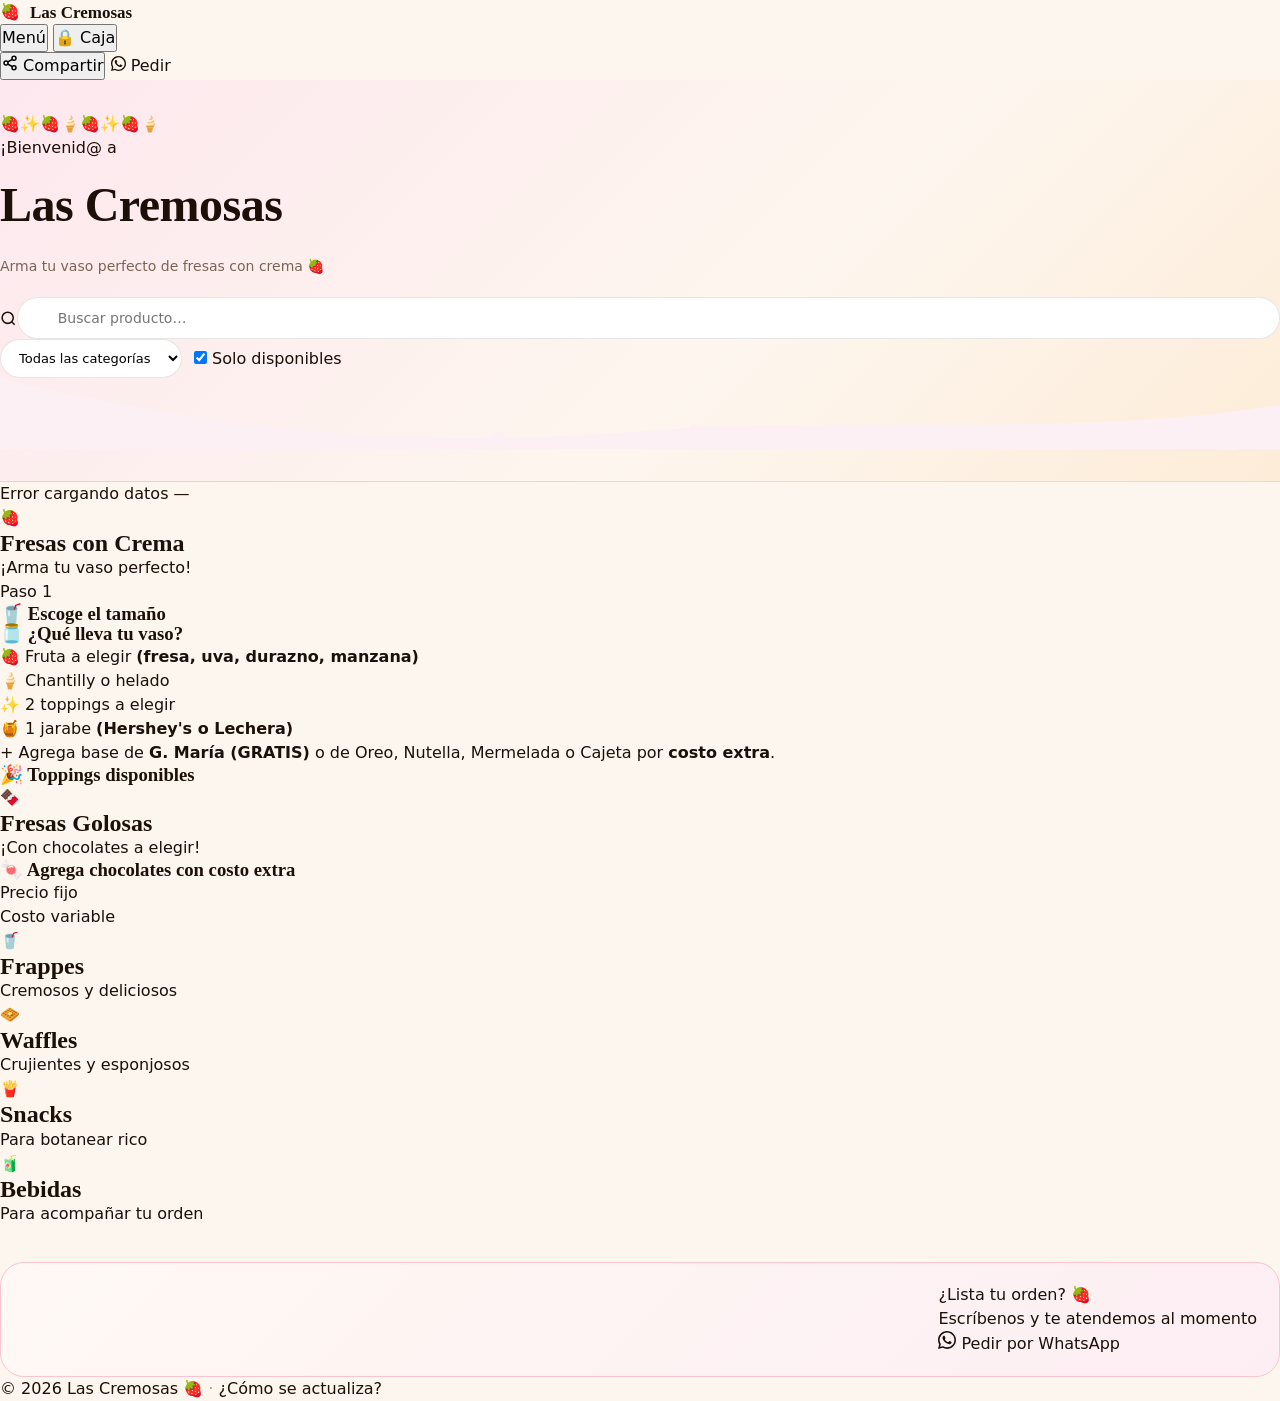
==== commit bd68a0f1: "Update index.html" ====
--- a/index.html
+++ b/index.html
@@ -1,242 +1,413 @@
 <!doctype html>
 <html lang="es">
 <head>
-  <meta charset="utf-8" />
-  <meta name="viewport" content="width=device-width, initial-scale=1" />
-  <title>Las Cremosas 🍓 | Menú Digital</title>
-  <meta name="description" content="Menú digital de Las Cremosas: fresas con crema, waffles, frappes, snacks y bebidas." />
+  <meta charset="utf-8"/>
+  <meta name="viewport" content="width=device-width,initial-scale=1"/>
+  <title>Las Cremosas 🍓 | Menú</title>
+  <meta name="description" content="Fresas con crema, waffles, frappes, snacks y más. ¡Arma tu vaso perfecto!"/>
+  <meta name="theme-color" content="#e8396b"/>
   <link rel="preconnect" href="https://fonts.googleapis.com">
   <link rel="preconnect" href="https://fonts.gstatic.com" crossorigin>
-  <link href="https://fonts.googleapis.com/css2?family=Fraunces:ital,opsz,wght@0,9..144,300;0,9..144,700;0,9..144,900;1,9..144,300&family=DM+Sans:wght@400;500;600&display=swap" rel="stylesheet">
-  <link rel="stylesheet" href="styles.css" />
+  <link href="https://fonts.googleapis.com/css2?family=Pacifico&family=Nunito:wght@400;600;700;800;900&display=swap" rel="stylesheet">
+  <link rel="stylesheet" href="styles.css"/>
 </head>
 <body>
 
-  <!-- HEADER -->
-  <header class="header" id="appHeader">
-    <div class="header__inner">
-      <div class="brand">
-        <div class="brand__logo">🍓</div>
-        <div class="brand__text">
-          <div class="brand__name">Las Cremosas</div>
-          <div class="brand__tagline">Menú digital</div>
-        </div>
-      </div>
-      <nav class="header__nav">
-        <button class="nav-tab active" data-tab="menu">Menú</button>
-        <button class="nav-tab" data-tab="caja">Caja</button>
-      </nav>
-      <div class="header__actions">
-        <button id="btnShare" class="btn btn--ghost btn--sm" title="Compartir">
-          <svg width="16" height="16" viewBox="0 0 24 24" fill="none" stroke="currentColor" stroke-width="2"><circle cx="18" cy="5" r="3"/><circle cx="6" cy="12" r="3"/><circle cx="18" cy="19" r="3"/><line x1="8.59" y1="13.51" x2="15.42" y2="17.49"/><line x1="15.41" y1="6.51" x2="8.59" y2="10.49"/></svg>
-          Compartir
-        </button>
-        <a id="btnWhats" class="btn btn--wa" href="#" target="_blank" rel="noopener">
-          <svg width="16" height="16" viewBox="0 0 24 24" fill="currentColor"><path d="M17.472 14.382c-.297-.149-1.758-.867-2.03-.967-.273-.099-.471-.148-.67.15-.197.297-.767.966-.94 1.164-.173.199-.347.223-.644.075-.297-.15-1.255-.463-2.39-1.475-.883-.788-1.48-1.761-1.653-2.059-.173-.297-.018-.458.13-.606.134-.133.298-.347.446-.52.149-.174.198-.298.298-.497.099-.198.05-.371-.025-.52-.075-.149-.669-1.612-.916-2.207-.242-.579-.487-.5-.669-.51-.173-.008-.371-.01-.57-.01-.198 0-.52.074-.792.372-.272.297-1.04 1.016-1.04 2.479 0 1.462 1.065 2.875 1.213 3.074.149.198 2.096 3.2 5.077 4.487.709.306 1.262.489 1.694.625.712.227 1.36.195 1.871.118.571-.085 1.758-.719 2.006-1.413.248-.694.248-1.289.173-1.413-.074-.124-.272-.198-.57-.347z"/><path d="M12 0C5.373 0 0 5.373 0 12c0 2.124.558 4.118 1.534 5.846L.046 23.954l6.292-1.464A11.946 11.946 0 0012 24c6.627 0 12-5.373 12-12S18.627 0 12 0zm0 21.818a9.818 9.818 0 01-5.007-1.375l-.36-.214-3.732.868.938-3.636-.234-.374A9.818 9.818 0 1112 21.818z"/></svg>
-          Pedir
-        </a>
-      </div>
-    </div>
-  </header>
-
-  <!-- VISTA MENÚ -->
-  <div id="tabMenu" class="tab-view active">
-
-    <!-- HERO -->
-    <section class="hero">
-      <div class="hero__bg"></div>
-      <div class="hero__inner container">
-        <div class="hero__copy">
-          <h1 class="hero__title">Tu dosis<br><em>de felicidad</em> 🍓</h1>
-          <p class="hero__sub">Fresas con crema, waffles, frappes y más. Menú siempre actualizado.</p>
-        </div>
-        <div class="hero__controls">
-          <div class="search-wrap">
-            <svg class="search-icon" width="16" height="16" viewBox="0 0 24 24" fill="none" stroke="currentColor" stroke-width="2"><circle cx="11" cy="11" r="8"/><path d="m21 21-4.35-4.35"/></svg>
-            <input id="searchInput" type="search" placeholder="Buscar producto…" autocomplete="off" />
-          </div>
-          <div class="filter-row">
-            <select id="categorySelect" aria-label="Categoría">
-              <option value="">Todas las categorías</option>
-            </select>
-            <label class="toggle-pill">
-              <input id="toggleAvailable" type="checkbox" checked />
-              <span class="toggle-pill__track"></span>
-              <span class="toggle-pill__label">Solo disponibles</span>
-            </label>
-          </div>
-        </div>
-      </div>
-    </section>
-
-    <!-- MENÚ GRID -->
-    <main class="container main-content">
-      <div class="section-head">
-        <h2 class="section-title">Menú</h2>
-        <div class="meta-pills">
-          <span id="lastUpdated" class="pill">Cargando…</span>
-          <span id="itemsCount" class="pill">—</span>
-        </div>
-      </div>
-
-      <div id="menuGrid" class="menu-grid"></div>
+<!-- ═══════════════ HEADER ═══════════════ -->
+<header class="site-header">
+  <div class="site-header__inner">
+    <div class="brand">
+      <span class="brand__emoji">🍓</span>
+      <span class="brand__name">Las Cremosas</span>
+    </div>
+    <nav class="top-nav">
+      <button class="nav-pill active" data-tab="menu">Menú</button>
+      <button class="nav-pill" data-tab="caja">🔒 Caja</button>
+    </nav>
+    <div class="header-actions">
+      <button id="btnShare" class="hbtn hbtn--ghost" title="Compartir">
+        <svg width="16" height="16" viewBox="0 0 24 24" fill="none" stroke="currentColor" stroke-width="2.2"><circle cx="18" cy="5" r="3"/><circle cx="6" cy="12" r="3"/><circle cx="18" cy="19" r="3"/><line x1="8.59" y1="13.51" x2="15.42" y2="17.49"/><line x1="15.41" y1="6.51" x2="8.59" y2="10.49"/></svg>
+        <span>Compartir</span>
+      </button>
+      <a id="btnWhats" class="hbtn hbtn--wa" href="#" target="_blank" rel="noopener">
+        <svg width="15" height="15" viewBox="0 0 24 24" fill="currentColor"><path d="M17.472 14.382c-.297-.149-1.758-.867-2.03-.967-.273-.099-.471-.148-.67.15-.197.297-.767.966-.94 1.164-.173.199-.347.223-.644.075-.297-.15-1.255-.463-2.39-1.475-.883-.788-1.48-1.761-1.653-2.059-.173-.297-.018-.458.13-.606.134-.133.298-.347.446-.52.149-.174.198-.298.298-.497.099-.198.05-.371-.025-.52-.075-.149-.669-1.612-.916-2.207-.242-.579-.487-.5-.669-.51-.173-.008-.371-.01-.57-.01-.198 0-.52.074-.792.372-.272.297-1.04 1.016-1.04 2.479 0 1.462 1.065 2.875 1.213 3.074.149.198 2.096 3.2 5.077 4.487.709.306 1.262.489 1.694.625.712.227 1.36.195 1.871.118.571-.085 1.758-.719 2.006-1.413.248-.694.248-1.289.173-1.413-.074-.124-.272-.198-.57-.347z"/><path d="M12 0C5.373 0 0 5.373 0 12c0 2.124.558 4.118 1.534 5.846L.046 23.954l6.292-1.464A11.946 11.946 0 0012 24c6.627 0 12-5.373 12-12S18.627 0 12 0zm0 21.818a9.818 9.818 0 01-5.007-1.375l-.36-.214-3.732.868.938-3.636-.234-.374A9.818 9.818 0 1112 21.818z"/></svg>
+        Pedir
+      </a>
+    </div>
+  </div>
+</header>
+
+<!-- ═══════════════ TAB MENÚ ═══════════════ -->
+<div id="tabMenu" class="tab-view active">
+
+  <!-- HERO con drip -->
+  <div class="hero">
+    <div class="hero__confetti" aria-hidden="true">
+      <span>🍓</span><span>✨</span><span>🍓</span><span>🍦</span><span>🍓</span><span>✨</span><span>🍓</span><span>🍦</span>
+    </div>
+    <div class="hero__inner">
+      <p class="hero__eyebrow">¡Bienvenid@ a</p>
+      <h1 class="hero__title">Las Cremosas</h1>
+      <p class="hero__sub">Arma tu vaso perfecto de fresas con crema 🍓</p>
+      <div class="hero__search-box">
+        <div class="search-wrap">
+          <svg class="search-ico" width="17" height="17" viewBox="0 0 24 24" fill="none" stroke="currentColor" stroke-width="2.2"><circle cx="11" cy="11" r="8"/><path d="m21 21-4.35-4.35"/></svg>
+          <input id="searchInput" type="search" placeholder="Buscar producto…" autocomplete="off"/>
+        </div>
+        <div class="filter-row">
+          <select id="categorySelect"><option value="">Todas las categorías</option></select>
+          <label class="avail-toggle">
+            <input id="toggleAvailable" type="checkbox" checked/>
+            <span class="avail-toggle__track"></span>
+            <span>Solo disponibles</span>
+          </label>
+        </div>
+      </div>
+    </div>
+    <div class="hero__drip" aria-hidden="true">
+      <svg viewBox="0 0 1440 80" xmlns="http://www.w3.org/2000/svg" preserveAspectRatio="none">
+        <path d="M0,0 C240,60 480,80 720,60 C960,40 1200,70 1440,30 L1440,80 L0,80 Z" fill="#fdf0f5"/>
+        <!-- drip drops -->
+        <ellipse cx="120" cy="80" rx="10" ry="18" fill="#fdf0f5"/>
+        <ellipse cx="340" cy="80" rx="8" ry="24" fill="#fdf0f5"/>
+        <ellipse cx="560" cy="80" rx="12" ry="20" fill="#fdf0f5"/>
+        <ellipse cx="780" cy="80" rx="9" ry="28" fill="#fdf0f5"/>
+        <ellipse cx="980" cy="80" rx="11" ry="16" fill="#fdf0f5"/>
+        <ellipse cx="1200" cy="80" rx="8" ry="22" fill="#fdf0f5"/>
+        <ellipse cx="1380" cy="80" rx="10" ry="18" fill="#fdf0f5"/>
+      </svg>
+    </div>
+  </div>
+
+  <!-- MAIN MENU CONTENT -->
+  <main class="page-content" id="menuContent">
+    <div class="wrap">
+
+      <!-- Meta info -->
+      <div class="meta-bar">
+        <span id="lastUpdated" class="meta-chip">Cargando…</span>
+        <span id="itemsCount" class="meta-chip">—</span>
+      </div>
+
+      <!-- ──────────────────────────────────────────
+           SECCIÓN 1: FRESAS CON CREMA
+      ────────────────────────────────────────── -->
+      <section class="menu-section" id="sec-fresas-con-crema">
+        <div class="section-banner section-banner--pink">
+          <div class="section-banner__emoji">🍓</div>
+          <div class="section-banner__text">
+            <h2>Fresas con Crema</h2>
+            <p>¡Arma tu vaso perfecto!</p>
+          </div>
+        </div>
+
+        <!-- Paso 1: Tamaño -->
+        <div class="step-card">
+          <div class="step-num">Paso 1</div>
+          <h3 class="step-title">🥤 Escoge el tamaño</h3>
+          <div class="size-grid" id="grid-fresas-con-crema"></div>
+        </div>
+
+        <!-- Paso 2: Qué lleva -->
+        <div class="included-card">
+          <h3 class="included-title">🫙 ¿Qué lleva tu vaso?</h3>
+          <ul class="included-list">
+            <li>🍓 Fruta a elegir <strong>(fresa, uva, durazno, manzana)</strong></li>
+            <li>🍦 Chantilly o helado</li>
+            <li>✨ 2 toppings a elegir</li>
+            <li>🍯 1 jarabe <strong>(Hershey's o Lechera)</strong></li>
+          </ul>
+          <div class="included-note">
+            + Agrega base de <strong>G. María (GRATIS)</strong> o de Oreo, Nutella, Mermelada o Cajeta por <strong>costo extra</strong>.
+          </div>
+        </div>
+
+        <!-- Paso 3: Toppings -->
+        <div class="extras-showcase">
+          <h3 class="extras-showcase__title">🎉 Toppings disponibles</h3>
+          <div class="extras-chips" id="chips-toppings"></div>
+        </div>
+      </section>
+
+      <!-- ──────────────────────────────────────────
+           SECCIÓN 2: FRESAS GOLOSAS (especiales)
+      ────────────────────────────────────────── -->
+      <section class="menu-section" id="sec-fresas-especiales">
+        <div class="section-banner section-banner--red">
+          <div class="section-banner__emoji">🍫</div>
+          <div class="section-banner__text">
+            <h2>Fresas Golosas</h2>
+            <p>¡Con chocolates a elegir!</p>
+          </div>
+        </div>
+        <div class="product-grid" id="grid-fresas-especiales"></div>
+        <!-- Chocolates extras -->
+        <div class="extras-showcase extras-showcase--dark">
+          <h3 class="extras-showcase__title">🍬 Agrega chocolates con costo extra</h3>
+          <div class="choco-grid">
+            <div>
+              <p class="choco-group-title">Precio fijo</p>
+              <div class="extras-chips" id="chips-chocolates-fijo"></div>
+            </div>
+            <div>
+              <p class="choco-group-title">Costo variable</p>
+              <div class="extras-chips" id="chips-chocolates-variable"></div>
+            </div>
+          </div>
+        </div>
+      </section>
+
+      <!-- ──────────────────────────────────────────
+           SECCIÓN 3: FRAPPES
+      ────────────────────────────────────────── -->
+      <section class="menu-section" id="sec-frappes">
+        <div class="section-banner section-banner--purple">
+          <div class="section-banner__emoji">🥤</div>
+          <div class="section-banner__text">
+            <h2>Frappes</h2>
+            <p>Cremosos y deliciosos</p>
+          </div>
+        </div>
+        <div class="product-grid" id="grid-frappes"></div>
+      </section>
+
+      <!-- ──────────────────────────────────────────
+           SECCIÓN 4: WAFFLES
+      ────────────────────────────────────────── -->
+      <section class="menu-section" id="sec-waffles">
+        <div class="section-banner section-banner--amber">
+          <div class="section-banner__emoji">🧇</div>
+          <div class="section-banner__text">
+            <h2>Waffles</h2>
+            <p>Crujientes y esponjosos</p>
+          </div>
+        </div>
+        <div class="product-grid" id="grid-waffles"></div>
+      </section>
+
+      <!-- ──────────────────────────────────────────
+           SECCIÓN 5: SNACKS
+      ────────────────────────────────────────── -->
+      <section class="menu-section" id="sec-snacks">
+        <div class="section-banner section-banner--green">
+          <div class="section-banner__emoji">🍟</div>
+          <div class="section-banner__text">
+            <h2>Snacks</h2>
+            <p>Para botanear rico</p>
+          </div>
+        </div>
+        <div class="product-grid" id="grid-snacks"></div>
+      </section>
+
+      <!-- ──────────────────────────────────────────
+           SECCIÓN 6: BEBIDAS
+      ────────────────────────────────────────── -->
+      <section class="menu-section" id="sec-bebidas">
+        <div class="section-banner section-banner--blue">
+          <div class="section-banner__emoji">🧃</div>
+          <div class="section-banner__text">
+            <h2>Bebidas</h2>
+            <p>Para acompañar tu orden</p>
+          </div>
+        </div>
+        <div class="product-grid" id="grid-bebidas"></div>
+      </section>
+
+      <!-- GRID GENÉRICO para categorías no mapeadas -->
+      <section class="menu-section" id="sec-otros" style="display:none">
+        <div class="section-banner section-banner--pink">
+          <div class="section-banner__emoji">✨</div>
+          <div class="section-banner__text"><h2>Otros</h2></div>
+        </div>
+        <div class="product-grid" id="grid-otros"></div>
+      </section>
+
+      <!-- EMPTY STATE -->
       <div id="emptyState" class="empty-state hidden">
         <span class="empty-state__emoji">😅</span>
         <strong>Sin resultados</strong>
-        <span>Prueba con otra búsqueda o quita filtros.</span>
-      </div>
-
-      <!-- EXTRAS -->
-      <div class="section-head" style="margin-top:40px">
-        <h2 class="section-title">Extras & Complementos</h2>
-      </div>
-      <div class="extras-grid">
-        <div class="extras-card">
-          <div class="extras-card__icon">🍫</div>
-          <h3>Chocolates</h3>
-          <ul id="extrasChocolates" class="extras-list"></ul>
-        </div>
-        <div class="extras-card">
-          <div class="extras-card__icon">🫙</div>
-          <h3>Bases / Jarabes</h3>
-          <ul id="extrasBases" class="extras-list"></ul>
-        </div>
-        <div class="extras-card">
-          <div class="extras-card__icon">✨</div>
-          <h3>Toppings</h3>
-          <ul id="extrasToppings" class="extras-list"></ul>
-          <p class="extras-note">* Algunos toppings pueden tener costo adicional.</p>
-        </div>
-      </div>
-
-      <!-- CTA WHATSAPP -->
+        <span>Prueba con otra búsqueda o quita los filtros.</span>
+      </div>
+
+      <!-- CTA WhatsApp -->
       <div class="wa-cta">
-        <div class="wa-cta__left">
-          <strong>¿Listo para ordenar?</strong>
-          <span>Te atendemos por WhatsApp 🍓</span>
-        </div>
-        <a id="ctaWhats" class="btn btn--wa" href="#" target="_blank" rel="noopener">Abrir WhatsApp</a>
-      </div>
-
-      <footer class="footer">
-        <span>© <span id="yearNow"></span> Las Cremosas</span>
+        <div class="wa-cta__blob" aria-hidden="true"></div>
+        <div class="wa-cta__content">
+          <div class="wa-cta__title">¿Lista tu orden? 🍓</div>
+          <div class="wa-cta__sub">Escríbenos y te atendemos al momento</div>
+          <a id="ctaWhats" class="cta-wa-btn" href="#" target="_blank" rel="noopener">
+            <svg width="18" height="18" viewBox="0 0 24 24" fill="currentColor"><path d="M17.472 14.382c-.297-.149-1.758-.867-2.03-.967-.273-.099-.471-.148-.67.15-.197.297-.767.966-.94 1.164-.173.199-.347.223-.644.075-.297-.15-1.255-.463-2.39-1.475-.883-.788-1.48-1.761-1.653-2.059-.173-.297-.018-.458.13-.606.134-.133.298-.347.446-.52.149-.174.198-.298.298-.497.099-.198.05-.371-.025-.52-.075-.149-.669-1.612-.916-2.207-.242-.579-.487-.5-.669-.51-.173-.008-.371-.01-.57-.01-.198 0-.52.074-.792.372-.272.297-1.04 1.016-1.04 2.479 0 1.462 1.065 2.875 1.213 3.074.149.198 2.096 3.2 5.077 4.487.709.306 1.262.489 1.694.625.712.227 1.36.195 1.871.118.571-.085 1.758-.719 2.006-1.413.248-.694.248-1.289.173-1.413-.074-.124-.272-.198-.57-.347z"/><path d="M12 0C5.373 0 0 5.373 0 12c0 2.124.558 4.118 1.534 5.846L.046 23.954l6.292-1.464A11.946 11.946 0 0012 24c6.627 0 12-5.373 12-12S18.627 0 12 0zm0 21.818a9.818 9.818 0 01-5.007-1.375l-.36-.214-3.732.868.938-3.636-.234-.374A9.818 9.818 0 1112 21.818z"/></svg>
+            Pedir por WhatsApp
+          </a>
+        </div>
+      </div>
+
+      <footer class="site-footer">
+        <span>© <span id="yearNow"></span> Las Cremosas 🍓</span>
         <span class="dot">·</span>
-        <a href="#" id="openHow" class="link">¿Cómo se actualiza el menú?</a>
+        <a href="#" id="openHow" class="foot-link">¿Cómo se actualiza?</a>
       </footer>
-    </main>
+    </div>
+  </main>
+</div><!-- /tabMenu -->
+
+<!-- ═══════════════ TAB CAJA ═══════════════ -->
+<div id="tabCaja" class="tab-view">
+
+  <!-- PANTALLA PIN -->
+  <div id="cajaLocked" class="pin-screen">
+    <div class="pin-card">
+      <div class="pin-icon">🔐</div>
+      <h2>Acceso a Caja</h2>
+      <p>Ingresa el PIN del encargado</p>
+      <div id="pinDisplay" class="pin-display">––––</div>
+      <div id="pinError" class="pin-error hidden">PIN incorrecto ❌</div>
+      <div class="pin-kbd">
+        <button class="pk" data-val="1">1</button>
+        <button class="pk" data-val="2">2</button>
+        <button class="pk" data-val="3">3</button>
+        <button class="pk" data-val="4">4</button>
+        <button class="pk" data-val="5">5</button>
+        <button class="pk" data-val="6">6</button>
+        <button class="pk" data-val="7">7</button>
+        <button class="pk" data-val="8">8</button>
+        <button class="pk" data-val="9">9</button>
+        <button class="pk pk--del" data-val="del">⌫</button>
+        <button class="pk" data-val="0">0</button>
+        <button class="pk pk--ok" data-val="ok">✓</button>
+      </div>
+    </div>
   </div>
 
-  <!-- VISTA CAJA -->
-  <div id="tabCaja" class="tab-view">
-    <div class="container" style="padding-top:24px; padding-bottom:60px">
-
-      <!-- CORTE DEL DÍA -->
-      <div class="corte-grid">
-        <div class="corte-card corte-card--sales">
-          <div class="corte-card__label">Ventas hoy</div>
-          <div id="salesTodayTotal" class="corte-card__value">$0.00</div>
-          <div id="salesCountToday" class="corte-card__sub">0 ventas</div>
-        </div>
-        <div class="corte-card corte-card--expenses">
-          <div class="corte-card__label">Gastos hoy</div>
-          <div id="expensesTodayTotal" class="corte-card__value">$0.00</div>
-        </div>
-        <div class="corte-card corte-card--profit">
-          <div class="corte-card__label">Utilidad aprox.</div>
-          <div id="profitTodayTotal" class="corte-card__value">$0.00</div>
-        </div>
-        <div class="corte-card corte-card--refresh">
-          <button id="refreshSummary" class="btn btn--ghost btn--sm btn--block">
-            <svg width="14" height="14" viewBox="0 0 24 24" fill="none" stroke="currentColor" stroke-width="2.5"><path d="M21 12a9 9 0 1 1-9-9c2.52 0 4.93 1 6.74 2.74L21 8"/><path d="M21 3v5h-5"/></svg>
-            Actualizar corte
+  <!-- CAJA CONTENT -->
+  <div id="cajaContent" class="hidden">
+    <div class="wrap" style="padding-top:24px;padding-bottom:60px">
+      <div class="caja-topbar">
+        <div>
+          <h2 class="caja-title">🧾 Caja del día</h2>
+          <p class="caja-date" id="cajaDate"></p>
+        </div>
+        <button id="btnLockCaja" class="hbtn hbtn--ghost">
+          <svg width="14" height="14" viewBox="0 0 24 24" fill="none" stroke="currentColor" stroke-width="2"><rect x="3" y="11" width="18" height="11" rx="2"/><path d="M7 11V7a5 5 0 0 1 10 0v4"/></svg>
+          Cerrar sesión
+        </button>
+      </div>
+
+      <!-- Corte del día -->
+      <div class="corte-row">
+        <div class="corte-box corte-box--sales">
+          <div class="corte-box__lbl">Ventas hoy</div>
+          <div id="salesTodayTotal" class="corte-box__val">$0.00</div>
+          <div id="salesCountToday" class="corte-box__sub">0 ventas</div>
+        </div>
+        <div class="corte-box corte-box--expenses">
+          <div class="corte-box__lbl">Gastos hoy</div>
+          <div id="expensesTodayTotal" class="corte-box__val">$0.00</div>
+        </div>
+        <div class="corte-box corte-box--profit">
+          <div class="corte-box__lbl">Utilidad</div>
+          <div id="profitTodayTotal" class="corte-box__val">$0.00</div>
+        </div>
+      </div>
+
+      <!-- Productos del día -->
+      <div class="caja-panel">
+        <div class="caja-panel__head">
+          <h3>Productos vendidos hoy</h3>
+          <button id="refreshSummary" class="hbtn hbtn--ghost hbtn--sm">
+            <svg width="13" height="13" viewBox="0 0 24 24" fill="none" stroke="currentColor" stroke-width="2.5"><path d="M21 12a9 9 0 1 1-9-9c2.52 0 4.93 1 6.74 2.74L21 8"/><path d="M21 3v5h-5"/></svg>
+            Actualizar
           </button>
-          <div class="corte-card__label" style="margin-top:10px">Productos de hoy</div>
-          <div id="topProductsToday" class="mini-list">
-            <div class="mini-list__empty">Sin ventas aún.</div>
-          </div>
-        </div>
-      </div>
-
-      <div id="adminMessage" class="status-message hidden"></div>
-
-      <!-- TABS CAJA -->
+        </div>
+        <div id="topProductsToday" class="mini-list">
+          <div class="mini-empty">Sin ventas aún hoy.</div>
+        </div>
+      </div>
+
+      <div id="adminMessage" class="status-msg hidden"></div>
+
+      <!-- Sub-tabs Venta / Gasto -->
       <div class="caja-tabs">
-        <button class="caja-tab active" data-form="venta">Registrar venta</button>
-        <button class="caja-tab" data-form="gasto">Registrar gasto</button>
-      </div>
-
-      <!-- FORM VENTA -->
-      <div id="formVenta" class="panel caja-form active">
-        <div class="form-grid" id="saleForm">
-          <div class="field">
+        <button class="ctab active" data-form="venta">
+          <svg width="14" height="14" viewBox="0 0 24 24" fill="none" stroke="currentColor" stroke-width="2.5"><line x1="12" y1="5" x2="12" y2="19"/><line x1="5" y1="12" x2="19" y2="12"/></svg>
+          Nueva venta
+        </button>
+        <button class="ctab" data-form="gasto">
+          <svg width="14" height="14" viewBox="0 0 24 24" fill="none" stroke="currentColor" stroke-width="2.5"><line x1="5" y1="12" x2="19" y2="12"/></svg>
+          Nuevo gasto
+        </button>
+      </div>
+
+      <!-- Form Venta -->
+      <div id="formVenta" class="caja-panel caja-form active">
+        <div class="form-grid">
+          <div class="field field--full">
             <label for="saleProduct">Producto</label>
-            <select id="saleProduct" required>
-              <option value="">Selecciona producto</option>
-            </select>
+            <select id="saleProduct"><option value="">Selecciona…</option></select>
           </div>
           <div class="field">
             <label for="saleQty">Cantidad</label>
-            <input id="saleQty" type="number" min="1" value="1" required />
+            <input id="saleQty" type="number" min="1" value="1"/>
           </div>
           <div class="field">
             <label for="salePrice">Precio unitario ($)</label>
-            <input id="salePrice" type="number" min="0" step="0.01" placeholder="0.00" required />
-          </div>
-          <div class="field">
-            <label>Total estimado</label>
+            <input id="salePrice" type="number" min="0" step="0.01" placeholder="0.00"/>
+          </div>
+          <div class="field field--full">
+            <label>Total a cobrar</label>
             <div id="saleTotalPreview" class="total-preview">—</div>
           </div>
           <div class="field">
             <label for="saleManager">Encargado</label>
-            <input id="saleManager" type="text" placeholder="Nombre" />
+            <input id="saleManager" type="text" placeholder="Tu nombre"/>
+          </div>
+          <div class="field">
+            <label for="saleNotes">Notas</label>
+            <input id="saleNotes" type="text" placeholder="Ej. sin crema…"/>
           </div>
           <div class="field field--full">
-            <label for="saleNotes">Notas</label>
-            <input id="saleNotes" type="text" placeholder="Ej. sin crema, extra fresa…" />
-          </div>
-          <div class="field field--full">
-            <button class="btn btn--primary btn--block" id="btnSaveSale" type="button">
-              <svg width="16" height="16" viewBox="0 0 24 24" fill="none" stroke="currentColor" stroke-width="2.5"><path d="M19 21H5a2 2 0 0 1-2-2V5a2 2 0 0 1 2-2h11l5 5v11a2 2 0 0 1-2 2z"/><polyline points="17 21 17 13 7 13 7 21"/><polyline points="7 3 7 8 15 8"/></svg>
+            <button id="btnSaveSale" class="hbtn hbtn--primary hbtn--block">
+              <svg width="15" height="15" viewBox="0 0 24 24" fill="none" stroke="currentColor" stroke-width="2.5"><path d="M19 21H5a2 2 0 0 1-2-2V5a2 2 0 0 1 2-2h11l5 5v11a2 2 0 0 1-2 2z"/><polyline points="17 21 17 13 7 13 7 21"/><polyline points="7 3 7 8 15 8"/></svg>
               Guardar venta
             </button>
           </div>
         </div>
       </div>
 
-      <!-- FORM GASTO -->
-      <div id="formGasto" class="panel caja-form">
-        <div class="form-grid" id="expenseForm">
+      <!-- Form Gasto -->
+      <div id="formGasto" class="caja-panel caja-form">
+        <div class="form-grid">
           <div class="field">
             <label for="expenseConcept">Concepto</label>
-            <input id="expenseConcept" type="text" placeholder="Ej. harina, leche…" required />
+            <input id="expenseConcept" type="text" placeholder="Ej. harina…"/>
           </div>
           <div class="field">
             <label for="expenseCategory">Categoría</label>
-            <select id="expenseCategory" required>
+            <select id="expenseCategory">
               <option value="">Selecciona</option>
-              <option value="Insumos">🛒 Insumos</option>
-              <option value="Servicios">💡 Servicios</option>
-              <option value="Renta">🏠 Renta</option>
-              <option value="Personal">👤 Personal</option>
-              <option value="Transporte">🚗 Transporte</option>
-              <option value="Otros">📦 Otros</option>
+              <option>🛒 Insumos</option>
+              <option>💡 Servicios</option>
+              <option>🏠 Renta</option>
+              <option>👤 Personal</option>
+              <option>🚗 Transporte</option>
+              <option>📦 Otros</option>
             </select>
           </div>
           <div class="field">
             <label for="expenseAmount">Monto ($)</label>
-            <input id="expenseAmount" type="number" min="0" step="0.01" placeholder="0.00" required />
+            <input id="expenseAmount" type="number" min="0" step="0.01" placeholder="0.00"/>
           </div>
           <div class="field">
             <label for="expenseManager">Encargado</label>
-            <input id="expenseManager" type="text" placeholder="Nombre" />
+            <input id="expenseManager" type="text" placeholder="Tu nombre"/>
           </div>
           <div class="field field--full">
             <label for="expenseNotes">Notas</label>
-            <input id="expenseNotes" type="text" placeholder="Ej. compra en abarrotes del centro" />
+            <input id="expenseNotes" type="text" placeholder="Ej. compra en mercado"/>
           </div>
           <div class="field field--full">
-            <button class="btn btn--danger btn--block" id="btnSaveExpense" type="button">
-              <svg width="16" height="16" viewBox="0 0 24 24" fill="none" stroke="currentColor" stroke-width="2.5"><path d="M19 21H5a2 2 0 0 1-2-2V5a2 2 0 0 1 2-2h11l5 5v11a2 2 0 0 1-2 2z"/><polyline points="17 21 17 13 7 13 7 21"/><polyline points="7 3 7 8 15 8"/></svg>
+            <button id="btnSaveExpense" class="hbtn hbtn--danger hbtn--block">
+              <svg width="15" height="15" viewBox="0 0 24 24" fill="none" stroke="currentColor" stroke-width="2.5"><path d="M19 21H5a2 2 0 0 1-2-2V5a2 2 0 0 1 2-2h11l5 5v11a2 2 0 0 1-2 2z"/><polyline points="17 21 17 13 7 13 7 21"/><polyline points="7 3 7 8 15 8"/></svg>
               Guardar gasto
             </button>
           </div>
@@ -245,28 +416,26 @@
 
     </div>
   </div>
-
-  <!-- DIALOG: Cómo se actualiza -->
-  <dialog id="howDialog" class="dialog">
-    <div class="dialog__card">
-      <div class="dialog__head">
-        <div>
-          <div class="dialog__title">📊 Actualizar desde Google Sheets</div>
-          <div class="dialog__sub">Sin código, solo edita tu hoja de cálculo.</div>
-        </div>
-        <button id="closeHow" class="btn btn--ghost btn--sm">Cerrar</button>
-      </div>
-      <ol class="steps">
-        <li>Edita las hojas <strong>DATA_ITEMS</strong> y <strong>DATA_EXTRAS</strong> con tus productos.</li>
-        <li>En Google Sheets: <em>Archivo → Compartir → Publicar en la web</em>, selecciona la hoja y elige <strong>CSV</strong>.</li>
-        <li>Pega esos links en <code>config.js</code>.</li>
-        <li>Las ventas y gastos se guardan en <strong>VENTAS</strong> y <strong>GASTOS</strong> a través del Apps Script.</li>
-      </ol>
-      <div class="hint">💡 El menú es público; la caja úsala solo internamente.</div>
-    </div>
-  </dialog>
-
-  <script src="config.js"></script>
-  <script src="app.js"></script>
+</div><!-- /tabCaja -->
+
+<!-- DIALOG info -->
+<dialog id="howDialog" class="info-dialog">
+  <div class="info-dialog__card">
+    <div class="info-dialog__head">
+      <strong>📊 ¿Cómo se actualiza el menú?</strong>
+      <button id="closeHow" class="hbtn hbtn--ghost hbtn--sm">Cerrar</button>
+    </div>
+    <ol class="info-steps">
+      <li>Edita las hojas <strong>DATA_ITEMS</strong> y <strong>DATA_EXTRAS</strong> en Google Sheets.</li>
+      <li>Publica cada hoja como CSV (<em>Archivo → Compartir → Publicar en web</em>).</li>
+      <li>Pega los links en <code>config.js</code>.</li>
+      <li>Cambia el PIN en <code>config.js → cajaPin</code> antes de publicar.</li>
+    </ol>
+    <p class="info-hint">💡 El menú es público. La caja necesita PIN.</p>
+  </div>
+</dialog>
+
+<script src="config.js"></script>
+<script src="app.js"></script>
 </body>
 </html>
--- a/styles.css
+++ b/styles.css
@@ -1,644 +1,645 @@
-/* Las Cremosas — Menu web (mobile-first) */
-:root{
-  --bg: #ffd1e1;
-  --bg2: #ffe5ee;
-  --card: #ffffff;
-  --text: #3a2a2a;
-  --muted: rgba(58,42,42,.7);
-  --accent: #ff6f9f;
-  --accent2: #ff3f84;
-  --shadow: 0 10px 30px rgba(0,0,0,.10);
-  --radius: 18px;
-  --radius2: 24px;
-  --border: rgba(58,42,42,.12);
-}
-
-*{box-sizing:border-box}
-html,body{height:100%}
-body{
-  margin:0;
-  font-family: Poppins, system-ui, -apple-system, Segoe UI, Roboto, Arial, sans-serif;
-  color:var(--text);
-  background: radial-gradient(1200px 500px at 20% 0%, var(--bg2), var(--bg));
-}
-
-a{color:inherit}
-.hidden{display:none !important}
-.muted{color:var(--muted)}
-
-.header{
-  position:sticky;
-  top:0;
-  z-index:20;
-  backdrop-filter:saturate(180%) blur(10px);
-  background: rgba(255, 209, 225, .75);
-  border-bottom:1px solid rgba(255,255,255,.5);
-}
-
-.header__inner{
-  max-width: 1100px;
-  margin:0 auto;
-  padding: 14px 16px;
-  display:flex;
-  align-items:center;
-  justify-content:space-between;
+/* =============================================
+   Las Cremosas â€” MenÃº Digital
+   Estilo: Editorial orgÃ¡nico / mercado artesanal
+   ============================================= */
+
+:root {
+  --cream:   #fdf6ee;
+  --cream2:  #faebd7;
+  --pink:    #e8527a;
+  --pink-lt: #f9c5d1;
+  --pink-dk: #c23560;
+  --green:   #2e7d55;
+  --green-lt:#d4edda;
+  --amber:   #e07b39;
+  --text:    #1c1008;
+  --muted:   #7a6555;
+  --border:  rgba(28,16,8,.10);
+  --shadow:  0 12px 36px rgba(28,16,8,.10);
+  --shadow-sm: 0 4px 14px rgba(28,16,8,.08);
+  --r:       16px;
+  --r-lg:    24px;
+}
+
+*,::before,::after { box-sizing:border-box; margin:0; padding:0 }
+
+html { scroll-behavior:smooth }
+
+body {
+  font-family: 'DM Sans', system-ui, sans-serif;
+  background: var(--cream);
+  color: var(--text);
+  line-height: 1.5;
+  overflow-x: hidden;
+}
+
+img { max-width:100%; display:block }
+a { color:inherit; text-decoration:none }
+button { cursor:pointer; font:inherit }
+
+/* â”€â”€â”€ TYPOGRAPHY â”€â”€â”€â”€â”€â”€â”€â”€â”€â”€â”€â”€â”€â”€â”€â”€â”€â”€â”€â”€â”€â”€â”€â”€â”€â”€â”€â”€â”€â”€â”€ */
+h1, h2, h3 { font-family: 'Fraunces', Georgia, serif; line-height: 1.1 }
+
+/* â”€â”€â”€ UTILITIES â”€â”€â”€â”€â”€â”€â”€â”€â”€â”€â”€â”€â”€â”€â”€â”€â”€â”€â”€â”€â”€â”€â”€â”€â”€â”€â”€â”€â”€â”€â”€â”€ */
+.hidden { display:none !important }
+.container { max-width:1080px; margin:0 auto; padding:0 16px }
+
+/* â”€â”€â”€ HEADER â”€â”€â”€â”€â”€â”€â”€â”€â”€â”€â”€â”€â”€â”€â”€â”€â”€â”€â”€â”€â”€â”€â”€â”€â”€â”€â”€â”€â”€â”€â”€â”€â”€â”€â”€ */
+.header {
+  position: sticky;
+  top: 0;
+  z-index: 100;
+  background: rgba(253,246,238,.90);
+  backdrop-filter: blur(14px) saturate(160%);
+  border-bottom: 1px solid var(--border);
+}
+
+.header__inner {
+  display: flex;
+  align-items: center;
   gap: 12px;
-}
-
-.brand{display:flex; align-items:center; gap:12px}
-.brand__logo{
-  width:44px;
-  height:44px;
-  border-radius:14px;
-  background: rgba(255,255,255,.85);
-  display:grid;
-  place-items:center;
-  box-shadow: 0 8px 18px rgba(0,0,0,.08);
-  font-size:22px;
-}
-.brand__name{font-weight:700; line-height:1.1}
-.brand__tagline{font-size:12px; color:var(--muted); margin-top:2px}
-
-.header__actions{
-  display:flex;
-  align-items:center;
-  gap:10px;
-  flex-wrap:wrap;
-}
-
-.container{
-  max-width:1100px;
-  margin:0 auto;
-  padding: 18px 16px 40px;
-}
-
-.hero{padding: 10px 0 16px}
-.hero__card{
-  background: rgba(255,255,255,.75);
-  border: 1px solid rgba(255,255,255,.7);
-  border-radius: var(--radius2);
-  padding: 18px 16px;
-  box-shadow: var(--shadow);
-}
-.hero__card h1{
-  margin: 0 0 6px;
-  font-size: 22px;
-}
-.hero__card p{
-  margin:0 0 14px;
-  color:var(--muted);
-  font-size:14px;
-  line-height:1.45;
-}
-
-.controls{display:grid; gap:12px}
-.search input{
-  width:100%;
-  padding: 12px 14px;
-  border-radius: 14px;
-  border:1px solid var(--border);
-  background: rgba(255,255,255,.9);
+  padding: 10px 16px;
+  max-width: 1080px;
+  margin: 0 auto;
+}
+
+.brand { display:flex; align-items:center; gap:10px; flex-shrink:0 }
+.brand__logo {
+  width: 40px; height: 40px;
+  background: var(--pink-lt);
+  border-radius: 12px;
+  display: grid; place-items:center;
+  font-size: 20px;
+  flex-shrink:0;
+}
+.brand__name { font-family:'Fraunces',serif; font-weight:900; font-size:17px; line-height:1 }
+.brand__tagline { font-size:11px; color:var(--muted); margin-top:2px }
+
+.header__nav {
+  display: flex;
+  gap: 4px;
+  background: rgba(28,16,8,.06);
+  padding: 4px;
+  border-radius: 999px;
+  margin: 0 auto;
+}
+
+.nav-tab {
+  padding: 7px 18px;
+  border-radius: 999px;
+  border: none;
+  background: transparent;
+  font-size: 13px;
+  font-weight: 600;
+  color: var(--muted);
+  transition: all .2s;
+}
+.nav-tab.active {
+  background: white;
+  color: var(--text);
+  box-shadow: 0 2px 8px rgba(28,16,8,.12);
+}
+
+.header__actions { display:flex; align-items:center; gap:8px; flex-shrink:0 }
+
+/* â”€â”€â”€ BUTTONS â”€â”€â”€â”€â”€â”€â”€â”€â”€â”€â”€â”€â”€â”€â”€â”€â”€â”€â”€â”€â”€â”€â”€â”€â”€â”€â”€â”€â”€â”€â”€â”€â”€â”€ */
+.btn {
+  display: inline-flex;
+  align-items: center;
+  gap: 7px;
+  padding: 10px 18px;
+  border-radius: 999px;
+  border: 1.5px solid transparent;
+  font-size: 13px;
+  font-weight: 600;
+  white-space: nowrap;
+  transition: all .18s;
+  text-decoration: none;
+  cursor: pointer;
+  background: none;
+}
+
+.btn--primary {
+  background: var(--pink);
+  color: white;
+  box-shadow: 0 8px 20px rgba(232,82,122,.30);
+}
+.btn--primary:hover { background: var(--pink-dk); transform:translateY(-1px) }
+
+.btn--danger {
+  background: var(--amber);
+  color: white;
+  box-shadow: 0 8px 20px rgba(224,123,57,.30);
+}
+.btn--danger:hover { filter:brightness(.93); transform:translateY(-1px) }
+
+.btn--ghost {
+  background: rgba(28,16,8,.05);
+  border-color: var(--border);
+  color: var(--text);
+}
+.btn--ghost:hover { background: rgba(28,16,8,.09) }
+
+.btn--wa {
+  background: #25d366;
+  color: white;
+  box-shadow: 0 8px 20px rgba(37,211,102,.28);
+}
+.btn--wa:hover { filter:brightness(.93); transform:translateY(-1px) }
+
+.btn--sm { padding: 8px 14px; font-size:12px }
+.btn--block { width:100%; justify-content:center }
+
+/* â”€â”€â”€ TABS â”€â”€â”€â”€â”€â”€â”€â”€â”€â”€â”€â”€â”€â”€â”€â”€â”€â”€â”€â”€â”€â”€â”€â”€â”€â”€â”€â”€â”€â”€â”€â”€â”€â”€â”€â”€â”€â”€ */
+.tab-view { display:none }
+.tab-view.active { display:block }
+
+/* â”€â”€â”€ HERO â”€â”€â”€â”€â”€â”€â”€â”€â”€â”€â”€â”€â”€â”€â”€â”€â”€â”€â”€â”€â”€â”€â”€â”€â”€â”€â”€â”€â”€â”€â”€â”€â”€â”€â”€â”€â”€ */
+.hero {
+  position: relative;
+  overflow: hidden;
+  background: linear-gradient(135deg, #fde8ef 0%, #fdf6ee 60%, #fdecd8 100%);
+  border-bottom: 1px solid var(--border);
+  padding: 32px 0 24px;
+}
+
+.hero__bg {
+  position: absolute;
+  inset: 0;
+  background:
+    radial-gradient(ellipse 400px 300px at 90% -10%, rgba(232,82,122,.18) 0%, transparent 70%),
+    radial-gradient(ellipse 300px 200px at -5% 110%, rgba(224,123,57,.12) 0%, transparent 70%);
+  pointer-events: none;
+}
+
+.hero__inner {
+  position: relative;
+  display: flex;
+  flex-direction: column;
+  gap: 20px;
+}
+
+.hero__title {
+  font-size: clamp(28px, 6vw, 48px);
+  font-weight: 900;
+  letter-spacing: -.5px;
+  line-height: 1.05;
+  color: var(--text);
+}
+.hero__title em { color: var(--pink); font-style: italic }
+
+.hero__sub { color: var(--muted); font-size:14px; margin-top:6px; max-width:440px }
+
+/* â”€â”€â”€ SEARCH & FILTERS â”€â”€â”€â”€â”€â”€â”€â”€â”€â”€â”€â”€â”€â”€â”€â”€â”€â”€â”€â”€â”€â”€â”€â”€â”€ */
+.search-wrap {
+  position: relative;
+  display: flex;
+  align-items: center;
+}
+.search-icon {
+  position: absolute;
+  left: 14px;
+  color: var(--muted);
+  pointer-events: none;
+}
+.search-wrap input {
+  width: 100%;
+  padding: 12px 14px 12px 40px;
+  border: 1.5px solid var(--border);
+  border-radius: 999px;
+  background: white;
   font-size: 14px;
-  outline:none;
-}
-.search input:focus{
-  border-color: rgba(255,111,159,.55);
-  box-shadow:0 0 0 4px rgba(255,111,159,.16);
-}
-
-.filters{
-  display:flex;
-  flex-wrap:wrap;
-  gap: 10px 12px;
-  align-items:center;
-  justify-content:space-between;
-}
-.filters select{
-  padding: 10px 12px;
-  border-radius: 14px;
-  border:1px solid var(--border);
-  background: rgba(255,255,255,.9);
-  font-size: 14px;
-  outline:none;
-  min-width: 200px;
-}
-.toggle{
-  display:flex;
-  align-items:center;
-  gap:10px;
-  font-size:13px;
-  color:var(--muted);
-}
-.toggle input{
-  width:18px;
-  height:18px;
-  accent-color: var(--accent);
-}
-
-.section{padding: 18px 0}
-.section__head{
-  display:flex;
-  align-items:flex-end;
-  justify-content:space-between;
-  gap: 10px;
-  margin-bottom: 12px;
-  flex-wrap:wrap;
-}
-.section__head h2{margin:0; font-size:18px}
-.section__head--mt{margin-top:22px}
-
-.meta{
-  display:flex;
-  gap:8px;
-  flex-wrap:wrap;
-  justify-content:flex-end;
-}
-.meta__pill{
+  font-family: inherit;
+  outline: none;
+  transition: border-color .18s, box-shadow .18s;
+}
+.search-wrap input:focus {
+  border-color: var(--pink);
+  box-shadow: 0 0 0 4px rgba(232,82,122,.12);
+}
+
+.filter-row {
+  display: flex;
+  align-items: center;
+  gap: 12px;
+  flex-wrap: wrap;
+}
+
+.filter-row select {
+  padding: 10px 14px;
+  border: 1.5px solid var(--border);
+  border-radius: 999px;
+  background: white;
+  font-size: 13px;
+  font-family: inherit;
+  outline: none;
+  cursor: pointer;
+  transition: border-color .18s;
+}
+.filter-row select:focus { border-color: var(--pink) }
+
+/* Toggle pill */
+.toggle-pill { display:flex; align-items:center; gap:9px; cursor:pointer; user-select:none }
+.toggle-pill input { position:absolute; opacity:0; width:0; height:0 }
+.toggle-pill__track {
+  width: 38px; height: 22px;
+  background: rgba(28,16,8,.14);
+  border-radius: 999px;
+  flex-shrink: 0;
+  position: relative;
+  transition: background .2s;
+}
+.toggle-pill__track::after {
+  content:'';
+  position: absolute;
+  left: 3px; top: 3px;
+  width: 16px; height: 16px;
+  border-radius: 999px;
+  background: white;
+  box-shadow: 0 1px 4px rgba(0,0,0,.2);
+  transition: left .2s;
+}
+.toggle-pill input:checked ~ .toggle-pill__track { background: var(--pink) }
+.toggle-pill input:checked ~ .toggle-pill__track::after { left: 19px }
+.toggle-pill__label { font-size:13px; color:var(--muted) }
+
+/* â”€â”€â”€ MAIN CONTENT â”€â”€â”€â”€â”€â”€â”€â”€â”€â”€â”€â”€â”€â”€â”€â”€â”€â”€â”€â”€â”€â”€â”€â”€â”€â”€â”€â”€â”€ */
+.main-content { padding-top: 28px; padding-bottom: 60px }
+
+.section-head {
+  display: flex;
+  align-items: center;
+  justify-content: space-between;
+  gap: 12px;
+  flex-wrap: wrap;
+  margin-bottom: 16px;
+}
+.section-title {
+  font-size: clamp(20px, 4vw, 28px);
+  font-weight: 700;
+}
+
+.meta-pills { display:flex; gap:8px; flex-wrap:wrap }
+.pill {
   font-size: 12px;
-  padding: 6px 10px;
-  border-radius: 999px;
-  background: rgba(255,255,255,.75);
-  border: 1px solid rgba(255,255,255,.65);
-}
-
-.grid{
-  display:grid;
+  padding: 5px 12px;
+  border-radius: 999px;
+  background: white;
+  border: 1px solid var(--border);
+  color: var(--muted);
+}
+
+/* â”€â”€â”€ MENU GRID â”€â”€â”€â”€â”€â”€â”€â”€â”€â”€â”€â”€â”€â”€â”€â”€â”€â”€â”€â”€â”€â”€â”€â”€â”€â”€â”€â”€â”€â”€â”€â”€ */
+.menu-grid {
+  display: grid;
   gap: 12px;
   grid-template-columns: 1fr;
 }
 
-.card{
-  background: rgba(255,255,255,.88);
-  border: 1px solid rgba(255,255,255,.65);
-  border-radius: var(--radius);
-  padding: 14px 14px 12px;
-  box-shadow: 0 10px 22px rgba(0,0,0,.08);
-  position:relative;
-  overflow:hidden;
-}
-.card::after{
-  content:"";
+/* CARD */
+.card {
+  background: white;
+  border: 1px solid var(--border);
+  border-radius: var(--r-lg);
+  padding: 16px;
+  box-shadow: var(--shadow-sm);
+  position: relative;
+  overflow: hidden;
+  transition: transform .18s, box-shadow .18s;
+  display: flex;
+  flex-direction: column;
+  gap: 10px;
+}
+.card:hover {
+  transform: translateY(-2px);
+  box-shadow: var(--shadow);
+}
+
+/* Decorative blob */
+.card::before {
+  content:'';
   position:absolute;
-  inset:auto -40px -50px auto;
-  width:140px;
-  height:140px;
-  border-radius: 999px;
-  background: radial-gradient(circle at 30% 30%, rgba(255,111,159,.35), rgba(255,111,159,0));
-  transform: rotate(10deg);
-}
-.card__top{
-  display:flex;
-  align-items:flex-start;
-  justify-content:space-between;
-  gap:10px;
-  position:relative;
-  z-index:1;
-}
-.card__name{
-  font-weight:700;
-  font-size:15px;
-  line-height:1.2;
-}
-.card__desc{
-  margin-top:6px;
-  color:var(--muted);
-  font-size:13px;
-  line-height:1.35;
-}
-.card__price{
-  font-weight:800;
-  color: var(--accent2);
-  font-size:16px;
-  white-space:nowrap;
-}
-.badges{
-  display:flex;
-  gap:8px;
-  margin-top:10px;
-  flex-wrap:wrap;
-  position:relative;
-  z-index:1;
-}
-.badge{
-  font-size:11px;
-  padding: 5px 9px;
-  border-radius: 999px;
-  border:1px solid rgba(58,42,42,.12);
-  background: rgba(255,255,255,.8);
-}
-.badge--hot{border-color: rgba(255,63,132,.35)}
-.badge--fav{border-color: rgba(255,111,159,.35)}
-.badge--note{border-style:dashed}
-
-.empty{
-  margin-top: 14px;
-  background: rgba(255,255,255,.75);
-  border: 1px solid rgba(255,255,255,.65);
-  border-radius: var(--radius2);
-  padding: 22px 16px;
-  text-align:center;
-}
-.empty__emoji{font-size:28px}
-.empty__title{font-weight:700; margin-top:6px}
-.empty__subtitle{
-  color:var(--muted);
-  margin-top:2px;
-  font-size:13px;
-}
-
-.extras{
-  display:grid;
+  right: -30px; bottom: -40px;
+  width: 110px; height: 110px;
+  border-radius: 999px;
+  background: radial-gradient(circle, rgba(232,82,122,.12) 0%, transparent 70%);
+  pointer-events: none;
+}
+
+.card--unavailable { opacity:.5; filter:grayscale(.4) }
+
+.card__top {
+  display: flex;
+  align-items: flex-start;
+  justify-content: space-between;
+  gap: 10px;
+}
+.card__info { flex: 1; min-width: 0 }
+.card__name { font-family:'Fraunces',serif; font-weight:700; font-size:16px; line-height:1.2 }
+.card__desc { font-size:13px; color:var(--muted); margin-top:4px; line-height:1.35 }
+.card__category { font-size:11px; color:var(--muted); margin-top:4px; text-transform:uppercase; letter-spacing:.5px }
+
+.card__right { display:flex; flex-direction:column; align-items:flex-end; gap:6px; flex-shrink:0 }
+.card__price {
+  font-family: 'Fraunces', serif;
+  font-weight: 900;
+  font-size: 20px;
+  color: var(--pink);
+  line-height: 1;
+}
+.badge-unavail {
+  font-size: 10px;
+  padding: 3px 8px;
+  border-radius: 999px;
+  background: #fff3cd;
+  border: 1px solid #ffc107;
+  color: #7a5800;
+  font-weight: 600;
+}
+
+.card__badges { display:flex; gap:6px; flex-wrap:wrap }
+.badge {
+  font-size: 11px;
+  padding: 4px 10px;
+  border-radius: 999px;
+  background: var(--cream2);
+  border: 1px solid var(--border);
+  color: var(--muted);
+}
+.badge--hot { background:#fff0ee; border-color:#ffd0c8; color:#a33520 }
+.badge--fav { background:#fff8e6; border-color:#ffd97a; color:#7a5800 }
+.badge--note { border-style:dashed }
+
+/* â”€â”€â”€ EMPTY STATE â”€â”€â”€â”€â”€â”€â”€â”€â”€â”€â”€â”€â”€â”€â”€â”€â”€â”€â”€â”€â”€â”€â”€â”€â”€â”€â”€â”€â”€â”€ */
+.empty-state {
+  text-align: center;
+  padding: 40px 20px;
+  display: flex;
+  flex-direction: column;
+  align-items: center;
+  gap: 6px;
+  color: var(--muted);
+}
+.empty-state__emoji { font-size: 36px; margin-bottom: 4px }
+.empty-state strong { color: var(--text) }
+
+/* â”€â”€â”€ EXTRAS â”€â”€â”€â”€â”€â”€â”€â”€â”€â”€â”€â”€â”€â”€â”€â”€â”€â”€â”€â”€â”€â”€â”€â”€â”€â”€â”€â”€â”€â”€â”€â”€â”€â”€â”€ */
+.extras-grid {
+  display: grid;
+  gap: 12px;
   grid-template-columns: 1fr;
+}
+.extras-card {
+  background: white;
+  border: 1px solid var(--border);
+  border-radius: var(--r-lg);
+  padding: 18px;
+  box-shadow: var(--shadow-sm);
+}
+.extras-card__icon { font-size:22px; margin-bottom:8px }
+.extras-card h3 { font-family:'Fraunces',serif; font-size:16px; font-weight:700; margin-bottom:10px }
+.extras-list { list-style:none; display:flex; flex-direction:column; gap:6px }
+.extras-list li {
+  font-size: 13px;
+  color: var(--muted);
+  padding: 7px 10px;
+  border-radius: 10px;
+  background: var(--cream);
+  border: 1px solid var(--border);
+}
+.extras-note { font-size:11px; color:var(--muted); margin-top:10px }
+
+/* â”€â”€â”€ WA CTA â”€â”€â”€â”€â”€â”€â”€â”€â”€â”€â”€â”€â”€â”€â”€â”€â”€â”€â”€â”€â”€â”€â”€â”€â”€â”€â”€â”€â”€â”€â”€â”€â”€â”€â”€ */
+.wa-cta {
+  display: flex;
+  align-items: center;
+  justify-content: space-between;
+  gap: 14px;
+  flex-wrap: wrap;
+  margin-top: 36px;
+  padding: 20px 22px;
+  background: linear-gradient(135deg, #fff9f4, #fdeef3);
+  border: 1.5px solid var(--pink-lt);
+  border-radius: var(--r-lg);
+}
+.wa-cta__left { display:flex; flex-direction:column; gap:3px }
+.wa-cta__left strong { font-family:'Fraunces',serif; font-size:18px; font-weight:700 }
+.wa-cta__left span { font-size:13px; color:var(--muted) }
+
+/* â”€â”€â”€ FOOTER â”€â”€â”€â”€â”€â”€â”€â”€â”€â”€â”€â”€â”€â”€â”€â”€â”€â”€â”€â”€â”€â”€â”€â”€â”€â”€â”€â”€â”€â”€â”€â”€â”€â”€â”€ */
+.footer {
+  display: flex;
+  align-items: center;
+  gap: 8px;
+  flex-wrap: wrap;
+  margin-top: 40px;
+  font-size: 12px;
+  color: var(--muted);
+}
+.dot { opacity:.4 }
+.link { color: var(--pink); font-weight:600 }
+.link:hover { text-decoration:underline }
+
+/* â”€â”€â”€ CAJA / CORTE â”€â”€â”€â”€â”€â”€â”€â”€â”€â”€â”€â”€â”€â”€â”€â”€â”€â”€â”€â”€â”€â”€â”€â”€â”€â”€â”€â”€â”€ */
+.corte-grid {
+  display: grid;
+  grid-template-columns: repeat(2, 1fr);
   gap: 12px;
-}
-.extras__col{
-  background: rgba(255,255,255,.75);
-  border: 1px solid rgba(255,255,255,.65);
-  border-radius: var(--radius2);
-  padding: 14px;
-  box-shadow: var(--shadow);
-}
-.extras__title{
-  margin:0 0 10px;
-  font-size:15px;
-}
-.list{
-  margin:0;
-  padding-left: 18px;
-  color:var(--muted);
-}
-.list li{
-  margin: 6px 0;
-  font-size:13px;
-  line-height:1.35;
-}
-.note{
-  margin-top:10px;
-  font-size:12px;
-  color:var(--muted);
-}
-
-.cta{
-  display:flex;
-  align-items:center;
-  justify-content:space-between;
-  gap: 12px;
-  background: linear-gradient(135deg, rgba(255,111,159,.25), rgba(255,255,255,.75));
-  border: 1px solid rgba(255,255,255,.65);
-  border-radius: var(--radius2);
-  padding: 14px;
-  box-shadow: var(--shadow);
-}
-.cta__title{font-weight:800}
-.cta__subtitle{
-  color:var(--muted);
-  font-size:13px;
-  margin-top:2px;
-}
-
-.footer{padding: 18px 0 10px}
-.footer__inner{
-  display:flex;
-  flex-direction:column;
-  gap:8px;
-}
-.footer__small{
-  font-size:12px;
-  color:var(--muted);
-}
-.dot{margin: 0 6px}
-.link{
-  color: var(--accent2);
-  text-decoration:none;
-}
-.link:hover{text-decoration:underline}
-
-.btn{
-  display:inline-flex;
-  align-items:center;
-  justify-content:center;
-  gap:8px;
-  padding: 10px 12px;
-  border-radius: 999px;
-  font-weight:600;
-  font-size: 13px;
-  border:1px solid transparent;
-  text-decoration:none;
-  cursor:pointer;
-  user-select:none;
-}
-.btn--primary{
-  background: linear-gradient(135deg, var(--accent), var(--accent2));
-  color:white;
-  box-shadow: 0 10px 18px rgba(255,63,132,.25);
-}
-.btn--primary:hover{filter:saturate(1.05) brightness(0.98)}
-.btn--ghost{
-  background: rgba(255,255,255,.65);
-  border-color: rgba(255,255,255,.6);
-}
-.btn--ghost:hover{
-  background: rgba(255,255,255,.82);
-}
-.btn--block{
-  width:100%;
-}
-
-.dialog{
-  border:none;
-  padding:0;
+  margin-bottom: 20px;
+}
+
+.corte-card {
+  background: white;
+  border: 1px solid var(--border);
+  border-radius: var(--r-lg);
+  padding: 16px;
+  box-shadow: var(--shadow-sm);
+}
+.corte-card--sales { border-top: 3px solid var(--green) }
+.corte-card--expenses { border-top: 3px solid var(--amber) }
+.corte-card--profit { border-top: 3px solid var(--pink) }
+.corte-card--refresh { grid-column: 1/-1 }
+
+.corte-card__label { font-size:12px; color:var(--muted); margin-bottom:6px; font-weight:600; text-transform:uppercase; letter-spacing:.4px }
+.corte-card__value { font-family:'Fraunces',serif; font-size:26px; font-weight:900; line-height:1 }
+.corte-card--sales .corte-card__value { color: var(--green) }
+.corte-card--expenses .corte-card__value { color: var(--amber) }
+.corte-card--profit .corte-card__value { color: var(--pink) }
+.corte-card__sub { font-size:12px; color:var(--muted); margin-top:4px }
+
+/* â”€â”€â”€ CAJA TABS â”€â”€â”€â”€â”€â”€â”€â”€â”€â”€â”€â”€â”€â”€â”€â”€â”€â”€â”€â”€â”€â”€â”€â”€â”€â”€â”€â”€â”€â”€â”€â”€ */
+.caja-tabs {
+  display: flex;
+  gap: 6px;
+  background: rgba(28,16,8,.05);
+  padding: 5px;
+  border-radius: var(--r);
+  margin-bottom: 14px;
+}
+.caja-tab {
+  flex: 1;
+  padding: 10px;
+  border-radius: calc(var(--r) - 4px);
+  border: none;
   background: transparent;
-}
-.dialog::backdrop{
-  background: rgba(0,0,0,.32);
-}
-.dialog__card{
-  width: min(700px, calc(100vw - 24px));
-  margin: 18vh auto 0;
-  background: rgba(255,255,255,.92);
-  border: 1px solid rgba(255,255,255,.7);
-  border-radius: var(--radius2);
-  box-shadow: 0 30px 60px rgba(0,0,0,.18);
-  padding: 14px;
-}
-.dialog__head{
-  display:flex;
-  align-items:flex-start;
-  justify-content:space-between;
-  gap:12px;
-}
-.dialog__title{font-weight:800}
-.dialog__subtitle{
-  color:var(--muted);
-  font-size:13px;
-  margin-top:2px;
-}
-.steps{
-  margin: 10px 0 0;
-  color:var(--muted);
-  font-size:13px;
-  line-height:1.5;
-}
-.steps li{margin: 8px 0}
-.hint{
-  margin-top: 12px;
-  font-size:12px;
-  color:var(--muted);
-  padding: 10px 12px;
-  border-radius: 14px;
-  background: rgba(255,111,159,.12);
-}
-
-code{
-  background: rgba(0,0,0,.06);
-  padding: 2px 6px;
-  border-radius: 8px;
-}
-
-/* ===== Caja / ventas / gastos / corte ===== */
-.admin-grid{
-  display:grid;
-  grid-template-columns: 1fr;
-  gap:16px;
-}
-
-.panel{
-  background: rgba(255,255,255,.82);
-  border: 1px solid rgba(255,255,255,.7);
-  border-radius: 24px;
-  padding: 16px;
-  box-shadow: var(--shadow);
-}
-
-.panel--mt{
-  margin-top: 16px;
-}
-
-.panel__title{
-  margin:0 0 14px;
-  font-size: 18px;
-  font-weight: 700;
-}
-
-.form-grid{
-  display:grid;
-  grid-template-columns: 1fr;
-  gap:12px;
-}
-
-.field{
-  display:flex;
-  flex-direction:column;
-  gap:6px;
-}
-
-.field label{
   font-size: 13px;
   font-weight: 600;
+  color: var(--muted);
+  transition: all .2s;
+}
+.caja-tab.active {
+  background: white;
   color: var(--text);
-}
+  box-shadow: 0 2px 8px rgba(28,16,8,.10);
+}
+
+.caja-form { display:none }
+.caja-form.active { display:block }
+
+/* â”€â”€â”€ PANEL â”€â”€â”€â”€â”€â”€â”€â”€â”€â”€â”€â”€â”€â”€â”€â”€â”€â”€â”€â”€â”€â”€â”€â”€â”€â”€â”€â”€â”€â”€â”€â”€â”€â”€â”€â”€ */
+.panel {
+  background: white;
+  border: 1px solid var(--border);
+  border-radius: var(--r-lg);
+  padding: 20px;
+  box-shadow: var(--shadow-sm);
+}
+
+/* â”€â”€â”€ FORM GRID â”€â”€â”€â”€â”€â”€â”€â”€â”€â”€â”€â”€â”€â”€â”€â”€â”€â”€â”€â”€â”€â”€â”€â”€â”€â”€â”€â”€â”€â”€â”€â”€ */
+.form-grid {
+  display: grid;
+  grid-template-columns: 1fr;
+  gap: 14px;
+}
+
+.field { display:flex; flex-direction:column; gap:6px }
+.field label { font-size:13px; font-weight:600; color: var(--text) }
 
 .field input,
-.field select,
-.field textarea{
-  width:100%;
-  padding: 12px 14px;
-  border-radius: 14px;
-  border:1px solid var(--border);
-  background: rgba(255,255,255,.95);
+.field select {
+  padding: 11px 14px;
+  border: 1.5px solid var(--border);
+  border-radius: var(--r);
+  background: var(--cream);
   font-size: 14px;
-  outline:none;
   font-family: inherit;
-}
-
+  outline: none;
+  transition: border-color .18s, box-shadow .18s;
+}
 .field input:focus,
-.field select:focus,
-.field textarea:focus{
-  border-color: rgba(255,111,159,.55);
-  box-shadow:0 0 0 4px rgba(255,111,159,.16);
-}
-
-.field textarea{
-  resize: vertical;
-  min-height: 90px;
-}
-
-.field--full{
-  grid-column: 1 / -1;
-}
-
-.summary-grid{
-  display:grid;
-  grid-template-columns: 1fr 1fr;
-  gap:12px;
-}
-
-.summary-card{
-  background: rgba(255,255,255,.85);
-  border: 1px solid rgba(255,255,255,.7);
-  border-radius: 20px;
-  padding: 14px;
-  box-shadow: 0 10px 22px rgba(0,0,0,.08);
-}
-
-.summary-card__label{
+.field select:focus {
+  border-color: var(--pink);
+  background: white;
+  box-shadow: 0 0 0 4px rgba(232,82,122,.10);
+}
+
+.field--full { grid-column: 1/-1 }
+
+.total-preview {
+  padding: 11px 14px;
+  border: 1.5px dashed var(--border);
+  border-radius: var(--r);
+  font-family: 'Fraunces',serif;
+  font-weight: 900;
+  font-size: 18px;
+  color: var(--pink);
+  background: #fff8fb;
+  min-height: 46px;
+}
+
+/* â”€â”€â”€ MINI LIST â”€â”€â”€â”€â”€â”€â”€â”€â”€â”€â”€â”€â”€â”€â”€â”€â”€â”€â”€â”€â”€â”€â”€â”€â”€â”€â”€â”€â”€â”€â”€â”€ */
+.mini-list { display:flex; flex-direction:column; gap:7px; margin-top:4px }
+.mini-list__empty { font-size:13px; color:var(--muted) }
+.mini-list__row {
+  display: flex;
+  justify-content: space-between;
+  align-items: center;
+  gap: 10px;
+  padding: 8px 12px;
+  border-radius: 10px;
+  background: var(--cream);
+  border: 1px solid var(--border);
   font-size: 13px;
-  color: var(--muted);
-  margin-bottom: 6px;
-}
-
-.summary-card__value{
-  font-size: 22px;
-  font-weight: 800;
-  color: var(--accent2);
-  line-height: 1.1;
-}
-
-.mini-list{
-  display:flex;
-  flex-direction:column;
-  gap:10px;
-}
-
-.mini-list__row{
-  display:flex;
-  justify-content:space-between;
-  align-items:center;
-  gap:10px;
-  padding: 10px 12px;
-  border-radius: 14px;
-  background: rgba(255,255,255,.72);
-  border:1px solid rgba(58,42,42,.08);
-}
-
-.mini-list__empty{
-  color: var(--muted);
-  font-size: 14px;
-}
-
-.status-message{
-  margin-top: 16px;
-  padding: 12px 14px;
-  border-radius: 14px;
+}
+.mini-list__row strong { font-family:'Fraunces',serif; color:var(--pink) }
+
+/* â”€â”€â”€ STATUS MESSAGE â”€â”€â”€â”€â”€â”€â”€â”€â”€â”€â”€â”€â”€â”€â”€â”€â”€â”€â”€â”€â”€â”€â”€â”€â”€â”€â”€ */
+.status-message {
+  margin-top: 14px;
+  padding: 12px 16px;
+  border-radius: var(--r);
   font-size: 14px;
   font-weight: 600;
-}
-
-.status-message--success{
-  background: rgba(54, 179, 126, .15);
-  color: #1d6b49;
-  border: 1px solid rgba(54, 179, 126, .25);
-}
-
-.status-message--error{
-  background: rgba(255, 99, 132, .15);
-  color: #9c2140;
-  border: 1px solid rgba(255, 99, 132, .25);
-}
-
-/* ===== Layout tipo póster (Seccion/Subseccion) ===== */
-.poster-section{
+  border: 1.5px solid;
+  animation: slideIn .3s ease;
+}
+@keyframes slideIn {
+  from { opacity:0; transform:translateY(-6px) }
+  to   { opacity:1; transform:translateY(0) }
+}
+.status-message--success { background:#e6f9ee; border-color:#6fcf97; color:var(--green) }
+.status-message--error   { background:#fdeef3; border-color:var(--pink-lt); color:var(--pink-dk) }
+
+/* â”€â”€â”€ DIALOG â”€â”€â”€â”€â”€â”€â”€â”€â”€â”€â”€â”€â”€â”€â”€â”€â”€â”€â”€â”€â”€â”€â”€â”€â”€â”€â”€â”€â”€â”€â”€â”€â”€â”€â”€ */
+.dialog { border:none; padding:0; background:transparent }
+.dialog::backdrop { background:rgba(28,16,8,.40); backdrop-filter:blur(4px) }
+
+.dialog__card {
+  width: min(640px, calc(100vw - 24px));
+  margin: auto;
+  background: white;
+  border: 1px solid var(--border);
+  border-radius: var(--r-lg);
+  box-shadow: 0 32px 80px rgba(28,16,8,.20);
+  padding: 22px;
+}
+.dialog__head {
+  display: flex;
+  align-items: flex-start;
+  justify-content: space-between;
+  gap: 14px;
+  margin-bottom: 16px;
+}
+.dialog__title { font-family:'Fraunces',serif; font-size:20px; font-weight:700 }
+.dialog__sub { font-size:13px; color:var(--muted); margin-top:3px }
+
+.steps { padding-left:20px; display:flex; flex-direction:column; gap:10px }
+.steps li { font-size:14px; color:var(--muted); line-height:1.5 }
+.steps strong, .steps em { color:var(--text) }
+
+.hint {
   margin-top: 14px;
-  padding: 14px;
-  border-radius: 24px;
-  background: rgba(255,255,255,.72);
-  border: 1px solid rgba(255,255,255,.65);
-  box-shadow: 0 10px 26px rgba(0,0,0,.08);
-}
-
-.poster-title{
-  margin: 0 0 12px;
-  font-size: 18px;
-  font-weight: 800;
-  letter-spacing: .2px;
-}
-
-.poster-block{
-  margin-top: 10px;
-  padding-top: 10px;
-  border-top: 2px dashed rgba(58,42,42,.18);
-}
-
-.poster-subtitle{
-  font-weight: 800;
-  font-size: 14px;
-  margin-bottom: 8px;
-  text-transform: uppercase;
-  letter-spacing: .7px;
-  color: rgba(58,42,42,.78);
-}
-
-.poster-list{
-  display:grid;
-  gap: 10px;
-  grid-template-columns: 1fr;
-}
-
-.poster-row{
-  display:flex;
-  align-items:flex-start;
-  justify-content:space-between;
-  gap: 12px;
-  padding: 10px 12px;
-  border-radius: 18px;
-  background: rgba(255,255,255,.85);
-  border: 1px solid rgba(58,42,42,.10);
-}
-
-.poster-left{
-  flex: 1;
-  min-width: 0;
-}
-
-.poster-name{
-  font-weight: 700;
-  font-size: 14px;
-  line-height: 1.2;
-}
-
-.poster-desc{
-  margin-top: 4px;
-  font-size: 12px;
-  color: rgba(58,42,42,.70);
-  line-height: 1.35;
-}
-
-.poster-price{
-  font-weight: 900;
-  color: #ff3f84;
-  white-space: nowrap;
-  font-size: 14px;
-  padding-left: 10px;
-}
-
-@media (min-width: 640px){
-  .hero__card{padding: 20px}
-  .hero__card h1{font-size:26px}
-  .grid{grid-template-columns: 1fr 1fr}
-  .extras{grid-template-columns: 1fr 1fr}
-}
-
-@media (min-width: 800px){
-  .admin-grid{
-    grid-template-columns: 1fr 1fr;
-  }
-
-  .form-grid{
-    grid-template-columns: 1fr 1fr;
-  }
-
-  .summary-grid{
-    grid-template-columns: repeat(4, 1fr);
-  }
-}
-
-@media (min-width: 900px){
-  .poster-list{
-    grid-template-columns: 1fr 1fr;
-  }
-}
-
-@media (min-width: 980px){
-  .grid{grid-template-columns: 1fr 1fr 1fr}
-  .extras{grid-template-columns: 1fr 1fr 1fr}
-}
+  padding: 12px 14px;
+  border-radius: var(--r);
+  background: #fff8e6;
+  border: 1px solid #ffd97a;
+  font-size: 13px;
+  color: #7a5800;
+}
+
+code {
+  background: rgba(28,16,8,.07);
+  padding: 2px 7px;
+  border-radius: 6px;
+  font-size: .9em;
+}
+
+/* â”€â”€â”€ RESPONSIVE â”€â”€â”€â”€â”€â”€â”€â”€â”€â”€â”€â”€â”€â”€â”€â”€â”€â”€â”€â”€â”€â”€â”€â”€â”€â”€â”€â”€â”€â”€â”€ */
+@media (min-width: 560px) {
+  .menu-grid { grid-template-columns: 1fr 1fr }
+  .extras-grid { grid-template-columns: repeat(2, 1fr) }
+  .form-grid { grid-template-columns: 1fr 1fr }
+  .corte-grid { grid-template-columns: repeat(3, 1fr) }
+  .corte-card--refresh { grid-column: auto }
+}
+
+@media (min-width: 820px) {
+  .menu-grid { grid-template-columns: repeat(3, 1fr) }
+  .extras-grid { grid-template-columns: repeat(3, 1fr) }
+}
+
+@media (max-width: 600px) {
+  .header__actions .btn--ghost span,
+  .header__actions .btn--ghost svg + * { display:none }
+  .btn--sm { padding: 8px 12px }
+}
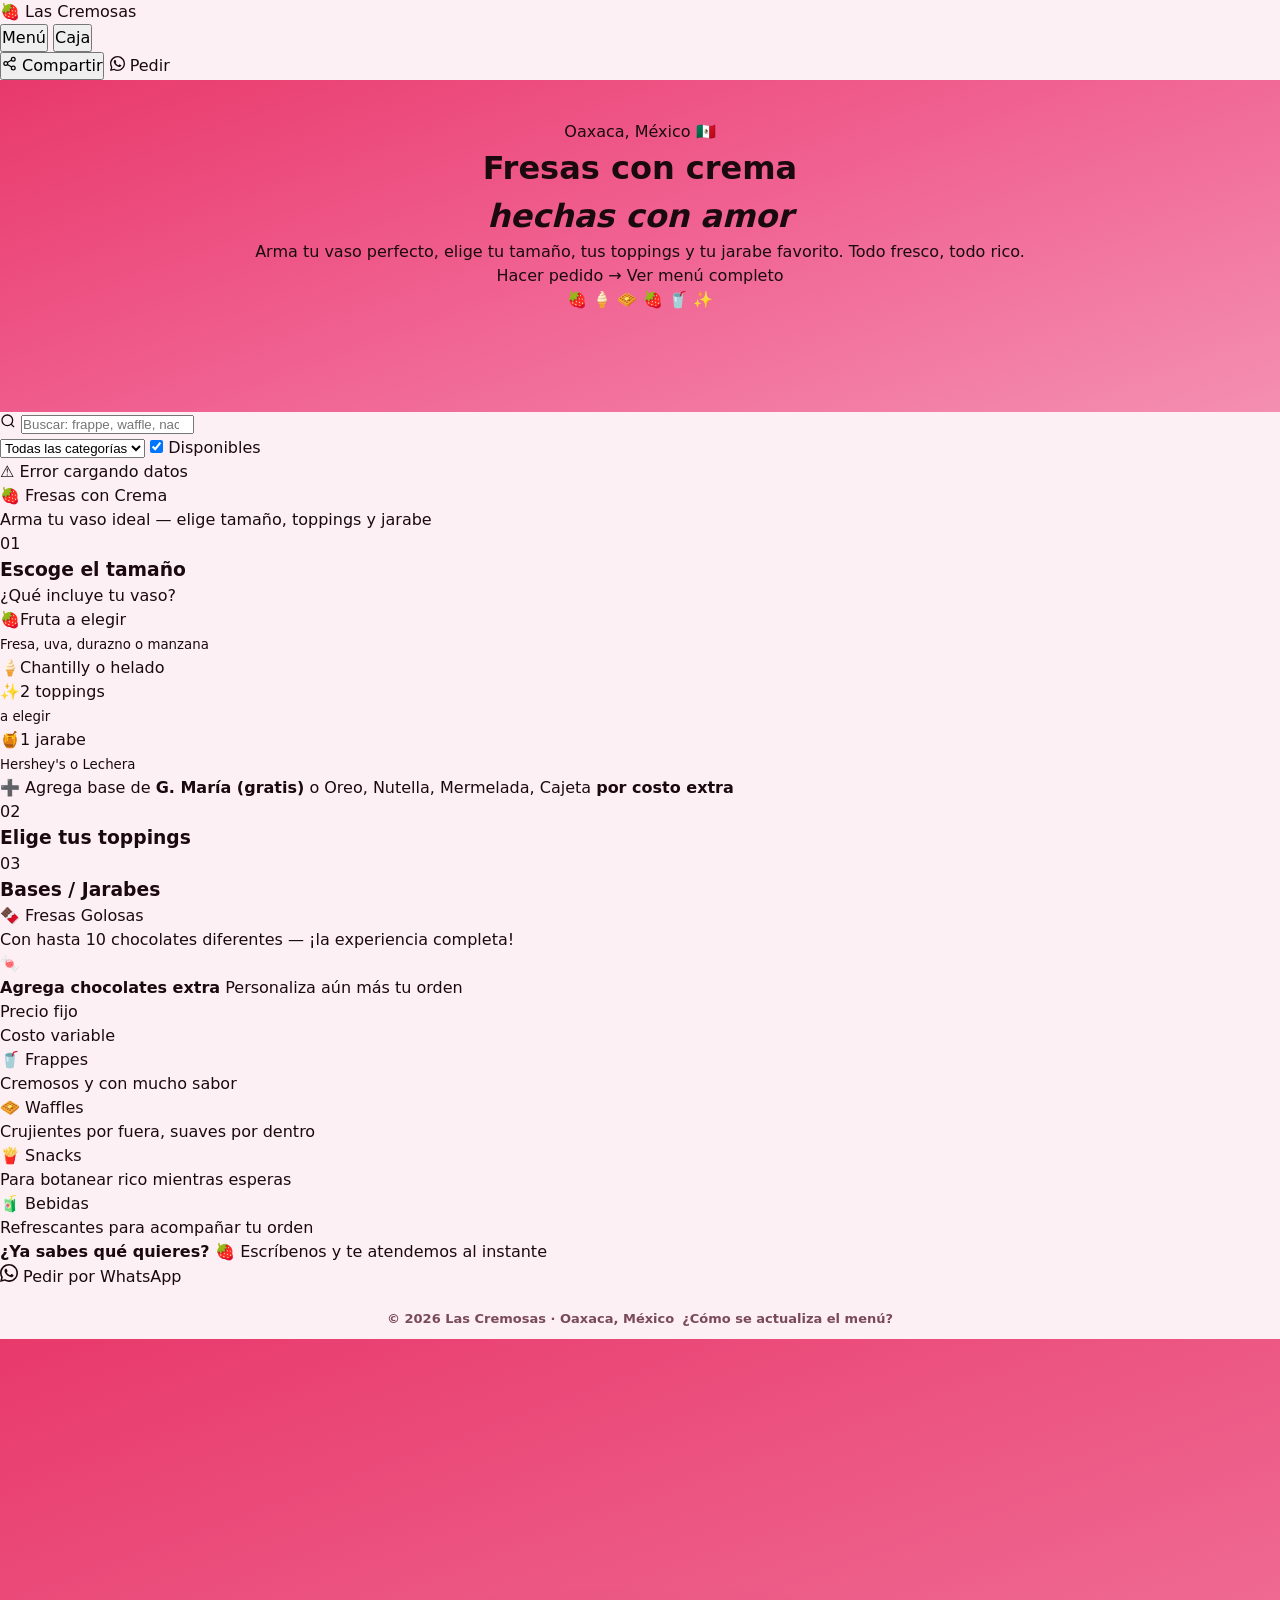
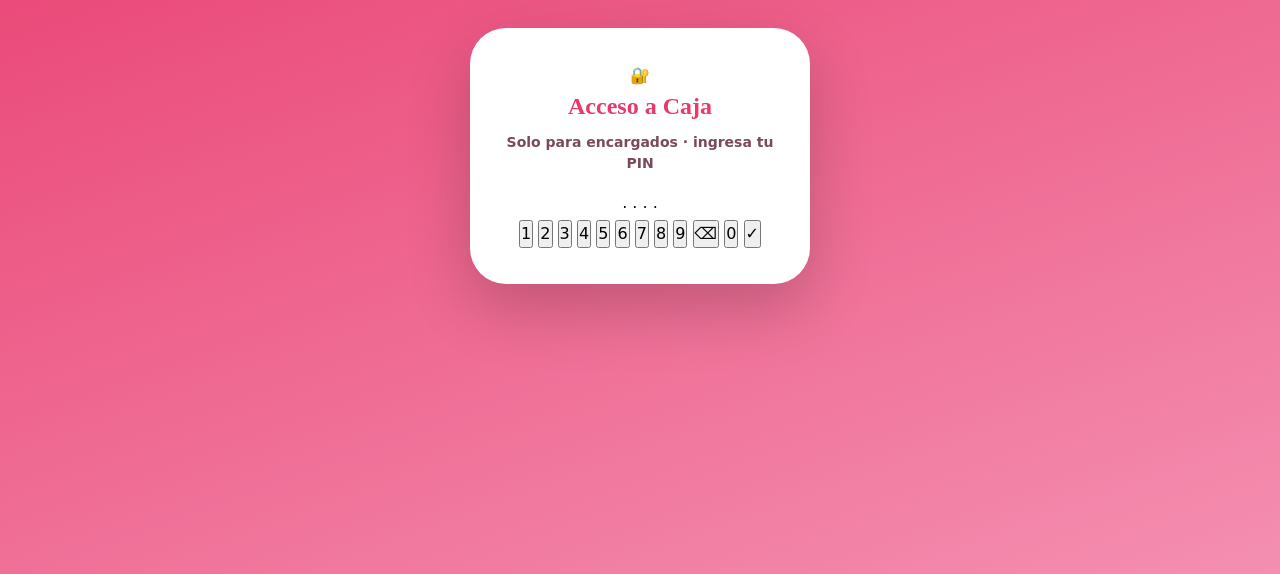
==== commit 15e2571c: "Update index.html" ====
--- a/index.html
+++ b/index.html
@@ -3,413 +3,379 @@
 <head>
   <meta charset="utf-8"/>
   <meta name="viewport" content="width=device-width,initial-scale=1"/>
-  <title>Las Cremosas 🍓 | Menú</title>
-  <meta name="description" content="Fresas con crema, waffles, frappes, snacks y más. ¡Arma tu vaso perfecto!"/>
-  <meta name="theme-color" content="#e8396b"/>
+  <title>Las Cremosas 🍓</title>
+  <meta name="description" content="Fresas con crema, waffles, frappes y más en Oaxaca."/>
+  <meta name="theme-color" content="#d63560"/>
   <link rel="preconnect" href="https://fonts.googleapis.com">
   <link rel="preconnect" href="https://fonts.gstatic.com" crossorigin>
-  <link href="https://fonts.googleapis.com/css2?family=Pacifico&family=Nunito:wght@400;600;700;800;900&display=swap" rel="stylesheet">
+  <link href="https://fonts.googleapis.com/css2?family=Playfair+Display:ital,wght@0,700;0,900;1,700&family=Plus+Jakarta+Sans:wght@400;500;600;700;800&display=swap" rel="stylesheet">
   <link rel="stylesheet" href="styles.css"/>
 </head>
 <body>
 
-<!-- ═══════════════ HEADER ═══════════════ -->
-<header class="site-header">
-  <div class="site-header__inner">
-    <div class="brand">
-      <span class="brand__emoji">🍓</span>
-      <span class="brand__name">Las Cremosas</span>
-    </div>
-    <nav class="top-nav">
-      <button class="nav-pill active" data-tab="menu">Menú</button>
-      <button class="nav-pill" data-tab="caja">🔒 Caja</button>
-    </nav>
-    <div class="header-actions">
-      <button id="btnShare" class="hbtn hbtn--ghost" title="Compartir">
-        <svg width="16" height="16" viewBox="0 0 24 24" fill="none" stroke="currentColor" stroke-width="2.2"><circle cx="18" cy="5" r="3"/><circle cx="6" cy="12" r="3"/><circle cx="18" cy="19" r="3"/><line x1="8.59" y1="13.51" x2="15.42" y2="17.49"/><line x1="15.41" y1="6.51" x2="8.59" y2="10.49"/></svg>
+<!-- NAV -->
+<nav class="nav" id="mainNav">
+  <div class="nav__inner">
+    <a class="nav__brand" href="#">
+      <span class="nav__logo">🍓</span>
+      <span class="nav__name">Las Cremosas</span>
+    </a>
+    <div class="nav__tabs">
+      <button class="ntab ntab--active" data-tab="menu">Menú</button>
+      <button class="ntab" data-tab="caja">Caja</button>
+    </div>
+    <div class="nav__actions">
+      <button id="btnShare" class="nav-btn nav-btn--ghost">
+        <svg width="15" height="15" fill="none" stroke="currentColor" stroke-width="2" viewBox="0 0 24 24"><circle cx="18" cy="5" r="3"/><circle cx="6" cy="12" r="3"/><circle cx="18" cy="19" r="3"/><line x1="8.59" y1="13.51" x2="15.42" y2="17.49"/><line x1="15.41" y1="6.51" x2="8.59" y2="10.49"/></svg>
         <span>Compartir</span>
       </button>
-      <a id="btnWhats" class="hbtn hbtn--wa" href="#" target="_blank" rel="noopener">
-        <svg width="15" height="15" viewBox="0 0 24 24" fill="currentColor"><path d="M17.472 14.382c-.297-.149-1.758-.867-2.03-.967-.273-.099-.471-.148-.67.15-.197.297-.767.966-.94 1.164-.173.199-.347.223-.644.075-.297-.15-1.255-.463-2.39-1.475-.883-.788-1.48-1.761-1.653-2.059-.173-.297-.018-.458.13-.606.134-.133.298-.347.446-.52.149-.174.198-.298.298-.497.099-.198.05-.371-.025-.52-.075-.149-.669-1.612-.916-2.207-.242-.579-.487-.5-.669-.51-.173-.008-.371-.01-.57-.01-.198 0-.52.074-.792.372-.272.297-1.04 1.016-1.04 2.479 0 1.462 1.065 2.875 1.213 3.074.149.198 2.096 3.2 5.077 4.487.709.306 1.262.489 1.694.625.712.227 1.36.195 1.871.118.571-.085 1.758-.719 2.006-1.413.248-.694.248-1.289.173-1.413-.074-.124-.272-.198-.57-.347z"/><path d="M12 0C5.373 0 0 5.373 0 12c0 2.124.558 4.118 1.534 5.846L.046 23.954l6.292-1.464A11.946 11.946 0 0012 24c6.627 0 12-5.373 12-12S18.627 0 12 0zm0 21.818a9.818 9.818 0 01-5.007-1.375l-.36-.214-3.732.868.938-3.636-.234-.374A9.818 9.818 0 1112 21.818z"/></svg>
+      <a id="btnWhats" href="#" target="_blank" class="nav-btn nav-btn--wa">
+        <svg width="15" height="15" fill="currentColor" viewBox="0 0 24 24"><path d="M17.472 14.382c-.297-.149-1.758-.867-2.03-.967-.273-.099-.471-.148-.67.15-.197.297-.767.966-.94 1.164-.173.199-.347.223-.644.075-.297-.15-1.255-.463-2.39-1.475-.883-.788-1.48-1.761-1.653-2.059-.173-.297-.018-.458.13-.606.134-.133.298-.347.446-.52.149-.174.198-.298.298-.497.099-.198.05-.371-.025-.52-.075-.149-.669-1.612-.916-2.207-.242-.579-.487-.5-.669-.51-.173-.008-.371-.01-.57-.01-.198 0-.52.074-.792.372-.272.297-1.04 1.016-1.04 2.479 0 1.462 1.065 2.875 1.213 3.074.149.198 2.096 3.2 5.077 4.487.709.306 1.262.489 1.694.625.712.227 1.36.195 1.871.118.571-.085 1.758-.719 2.006-1.413.248-.694.248-1.289.173-1.413-.074-.124-.272-.198-.57-.347z"/><path d="M12 0C5.373 0 0 5.373 0 12c0 2.124.558 4.118 1.534 5.846L.046 23.954l6.292-1.464A11.946 11.946 0 0012 24c6.627 0 12-5.373 12-12S18.627 0 12 0zm0 21.818a9.818 9.818 0 01-5.007-1.375l-.36-.214-3.732.868.938-3.636-.234-.374A9.818 9.818 0 1112 21.818z"/></svg>
         Pedir
       </a>
     </div>
   </div>
-</header>
-
-<!-- ═══════════════ TAB MENÚ ═══════════════ -->
-<div id="tabMenu" class="tab-view active">
-
-  <!-- HERO con drip -->
-  <div class="hero">
-    <div class="hero__confetti" aria-hidden="true">
-      <span>🍓</span><span>✨</span><span>🍓</span><span>🍦</span><span>🍓</span><span>✨</span><span>🍓</span><span>🍦</span>
-    </div>
-    <div class="hero__inner">
-      <p class="hero__eyebrow">¡Bienvenid@ a</p>
-      <h1 class="hero__title">Las Cremosas</h1>
-      <p class="hero__sub">Arma tu vaso perfecto de fresas con crema 🍓</p>
-      <div class="hero__search-box">
-        <div class="search-wrap">
-          <svg class="search-ico" width="17" height="17" viewBox="0 0 24 24" fill="none" stroke="currentColor" stroke-width="2.2"><circle cx="11" cy="11" r="8"/><path d="m21 21-4.35-4.35"/></svg>
-          <input id="searchInput" type="search" placeholder="Buscar producto…" autocomplete="off"/>
-        </div>
-        <div class="filter-row">
-          <select id="categorySelect"><option value="">Todas las categorías</option></select>
-          <label class="avail-toggle">
-            <input id="toggleAvailable" type="checkbox" checked/>
-            <span class="avail-toggle__track"></span>
-            <span>Solo disponibles</span>
-          </label>
-        </div>
-      </div>
-    </div>
-    <div class="hero__drip" aria-hidden="true">
-      <svg viewBox="0 0 1440 80" xmlns="http://www.w3.org/2000/svg" preserveAspectRatio="none">
-        <path d="M0,0 C240,60 480,80 720,60 C960,40 1200,70 1440,30 L1440,80 L0,80 Z" fill="#fdf0f5"/>
-        <!-- drip drops -->
-        <ellipse cx="120" cy="80" rx="10" ry="18" fill="#fdf0f5"/>
-        <ellipse cx="340" cy="80" rx="8" ry="24" fill="#fdf0f5"/>
-        <ellipse cx="560" cy="80" rx="12" ry="20" fill="#fdf0f5"/>
-        <ellipse cx="780" cy="80" rx="9" ry="28" fill="#fdf0f5"/>
-        <ellipse cx="980" cy="80" rx="11" ry="16" fill="#fdf0f5"/>
-        <ellipse cx="1200" cy="80" rx="8" ry="22" fill="#fdf0f5"/>
-        <ellipse cx="1380" cy="80" rx="10" ry="18" fill="#fdf0f5"/>
-      </svg>
-    </div>
-  </div>
-
-  <!-- MAIN MENU CONTENT -->
-  <main class="page-content" id="menuContent">
-    <div class="wrap">
-
-      <!-- Meta info -->
-      <div class="meta-bar">
-        <span id="lastUpdated" class="meta-chip">Cargando…</span>
-        <span id="itemsCount" class="meta-chip">—</span>
-      </div>
-
-      <!-- ──────────────────────────────────────────
-           SECCIÓN 1: FRESAS CON CREMA
-      ────────────────────────────────────────── -->
-      <section class="menu-section" id="sec-fresas-con-crema">
-        <div class="section-banner section-banner--pink">
-          <div class="section-banner__emoji">🍓</div>
-          <div class="section-banner__text">
-            <h2>Fresas con Crema</h2>
-            <p>¡Arma tu vaso perfecto!</p>
-          </div>
-        </div>
-
-        <!-- Paso 1: Tamaño -->
-        <div class="step-card">
-          <div class="step-num">Paso 1</div>
-          <h3 class="step-title">🥤 Escoge el tamaño</h3>
-          <div class="size-grid" id="grid-fresas-con-crema"></div>
-        </div>
-
-        <!-- Paso 2: Qué lleva -->
-        <div class="included-card">
-          <h3 class="included-title">🫙 ¿Qué lleva tu vaso?</h3>
-          <ul class="included-list">
-            <li>🍓 Fruta a elegir <strong>(fresa, uva, durazno, manzana)</strong></li>
-            <li>🍦 Chantilly o helado</li>
-            <li>✨ 2 toppings a elegir</li>
-            <li>🍯 1 jarabe <strong>(Hershey's o Lechera)</strong></li>
-          </ul>
-          <div class="included-note">
-            + Agrega base de <strong>G. María (GRATIS)</strong> o de Oreo, Nutella, Mermelada o Cajeta por <strong>costo extra</strong>.
-          </div>
-        </div>
-
-        <!-- Paso 3: Toppings -->
-        <div class="extras-showcase">
-          <h3 class="extras-showcase__title">🎉 Toppings disponibles</h3>
-          <div class="extras-chips" id="chips-toppings"></div>
-        </div>
-      </section>
-
-      <!-- ──────────────────────────────────────────
-           SECCIÓN 2: FRESAS GOLOSAS (especiales)
-      ────────────────────────────────────────── -->
-      <section class="menu-section" id="sec-fresas-especiales">
-        <div class="section-banner section-banner--red">
-          <div class="section-banner__emoji">🍫</div>
-          <div class="section-banner__text">
-            <h2>Fresas Golosas</h2>
-            <p>¡Con chocolates a elegir!</p>
-          </div>
-        </div>
-        <div class="product-grid" id="grid-fresas-especiales"></div>
-        <!-- Chocolates extras -->
-        <div class="extras-showcase extras-showcase--dark">
-          <h3 class="extras-showcase__title">🍬 Agrega chocolates con costo extra</h3>
-          <div class="choco-grid">
-            <div>
-              <p class="choco-group-title">Precio fijo</p>
-              <div class="extras-chips" id="chips-chocolates-fijo"></div>
-            </div>
-            <div>
-              <p class="choco-group-title">Costo variable</p>
-              <div class="extras-chips" id="chips-chocolates-variable"></div>
-            </div>
-          </div>
-        </div>
-      </section>
-
-      <!-- ──────────────────────────────────────────
-           SECCIÓN 3: FRAPPES
-      ────────────────────────────────────────── -->
-      <section class="menu-section" id="sec-frappes">
-        <div class="section-banner section-banner--purple">
-          <div class="section-banner__emoji">🥤</div>
-          <div class="section-banner__text">
-            <h2>Frappes</h2>
-            <p>Cremosos y deliciosos</p>
-          </div>
-        </div>
-        <div class="product-grid" id="grid-frappes"></div>
-      </section>
-
-      <!-- ──────────────────────────────────────────
-           SECCIÓN 4: WAFFLES
-      ────────────────────────────────────────── -->
-      <section class="menu-section" id="sec-waffles">
-        <div class="section-banner section-banner--amber">
-          <div class="section-banner__emoji">🧇</div>
-          <div class="section-banner__text">
-            <h2>Waffles</h2>
-            <p>Crujientes y esponjosos</p>
-          </div>
-        </div>
-        <div class="product-grid" id="grid-waffles"></div>
-      </section>
-
-      <!-- ──────────────────────────────────────────
-           SECCIÓN 5: SNACKS
-      ────────────────────────────────────────── -->
-      <section class="menu-section" id="sec-snacks">
-        <div class="section-banner section-banner--green">
-          <div class="section-banner__emoji">🍟</div>
-          <div class="section-banner__text">
-            <h2>Snacks</h2>
-            <p>Para botanear rico</p>
-          </div>
-        </div>
-        <div class="product-grid" id="grid-snacks"></div>
-      </section>
-
-      <!-- ──────────────────────────────────────────
-           SECCIÓN 6: BEBIDAS
-      ────────────────────────────────────────── -->
-      <section class="menu-section" id="sec-bebidas">
-        <div class="section-banner section-banner--blue">
-          <div class="section-banner__emoji">🧃</div>
-          <div class="section-banner__text">
-            <h2>Bebidas</h2>
-            <p>Para acompañar tu orden</p>
-          </div>
-        </div>
-        <div class="product-grid" id="grid-bebidas"></div>
-      </section>
-
-      <!-- GRID GENÉRICO para categorías no mapeadas -->
-      <section class="menu-section" id="sec-otros" style="display:none">
-        <div class="section-banner section-banner--pink">
-          <div class="section-banner__emoji">✨</div>
-          <div class="section-banner__text"><h2>Otros</h2></div>
-        </div>
-        <div class="product-grid" id="grid-otros"></div>
-      </section>
-
-      <!-- EMPTY STATE -->
-      <div id="emptyState" class="empty-state hidden">
-        <span class="empty-state__emoji">😅</span>
-        <strong>Sin resultados</strong>
-        <span>Prueba con otra búsqueda o quita los filtros.</span>
-      </div>
-
-      <!-- CTA WhatsApp -->
-      <div class="wa-cta">
-        <div class="wa-cta__blob" aria-hidden="true"></div>
-        <div class="wa-cta__content">
-          <div class="wa-cta__title">¿Lista tu orden? 🍓</div>
-          <div class="wa-cta__sub">Escríbenos y te atendemos al momento</div>
-          <a id="ctaWhats" class="cta-wa-btn" href="#" target="_blank" rel="noopener">
-            <svg width="18" height="18" viewBox="0 0 24 24" fill="currentColor"><path d="M17.472 14.382c-.297-.149-1.758-.867-2.03-.967-.273-.099-.471-.148-.67.15-.197.297-.767.966-.94 1.164-.173.199-.347.223-.644.075-.297-.15-1.255-.463-2.39-1.475-.883-.788-1.48-1.761-1.653-2.059-.173-.297-.018-.458.13-.606.134-.133.298-.347.446-.52.149-.174.198-.298.298-.497.099-.198.05-.371-.025-.52-.075-.149-.669-1.612-.916-2.207-.242-.579-.487-.5-.669-.51-.173-.008-.371-.01-.57-.01-.198 0-.52.074-.792.372-.272.297-1.04 1.016-1.04 2.479 0 1.462 1.065 2.875 1.213 3.074.149.198 2.096 3.2 5.077 4.487.709.306 1.262.489 1.694.625.712.227 1.36.195 1.871.118.571-.085 1.758-.719 2.006-1.413.248-.694.248-1.289.173-1.413-.074-.124-.272-.198-.57-.347z"/><path d="M12 0C5.373 0 0 5.373 0 12c0 2.124.558 4.118 1.534 5.846L.046 23.954l6.292-1.464A11.946 11.946 0 0012 24c6.627 0 12-5.373 12-12S18.627 0 12 0zm0 21.818a9.818 9.818 0 01-5.007-1.375l-.36-.214-3.732.868.938-3.636-.234-.374A9.818 9.818 0 1112 21.818z"/></svg>
-            Pedir por WhatsApp
-          </a>
-        </div>
-      </div>
-
-      <footer class="site-footer">
-        <span>© <span id="yearNow"></span> Las Cremosas 🍓</span>
-        <span class="dot">·</span>
-        <a href="#" id="openHow" class="foot-link">¿Cómo se actualiza?</a>
-      </footer>
-    </div>
-  </main>
+</nav>
+
+<!-- ══════════════ MENÚ VIEW ══════════════ -->
+<div id="tabMenu" class="tview tview--active">
+
+  <!-- HERO -->
+  <header class="hero">
+    <div class="hero__left">
+      <p class="hero__kicker">Oaxaca, México 🇲🇽</p>
+      <h1 class="hero__h1">
+        Fresas con crema<br>
+        <em>hechas con amor</em>
+      </h1>
+      <p class="hero__desc">Arma tu vaso perfecto, elige tu tamaño, tus toppings y tu jarabe favorito. Todo fresco, todo rico.</p>
+      <div class="hero__ctas">
+        <a id="heroWhats" href="#" class="btn btn--primary">Hacer pedido →</a>
+        <a href="#menu-start" class="btn btn--outline">Ver menú completo</a>
+      </div>
+    </div>
+    <div class="hero__right" aria-hidden="true">
+      <div class="hero__blob"></div>
+      <div class="hero__emojis">
+        <span class="fe fe--1">🍓</span>
+        <span class="fe fe--2">🍦</span>
+        <span class="fe fe--3">🧇</span>
+        <span class="fe fe--4">🍓</span>
+        <span class="fe fe--5">🥤</span>
+        <span class="fe fe--6">✨</span>
+      </div>
+    </div>
+  </header>
+
+  <!-- SEARCH BAR -->
+  <div class="searchbar-wrap" id="menu-start">
+    <div class="searchbar">
+      <div class="sb__input-wrap">
+        <svg class="sb__icon" width="16" height="16" fill="none" stroke="currentColor" stroke-width="2" viewBox="0 0 24 24"><circle cx="11" cy="11" r="8"/><path d="m21 21-4.35-4.35"/></svg>
+        <input id="searchInput" type="search" placeholder="Buscar: frappe, waffle, nachos…" autocomplete="off"/>
+      </div>
+      <select id="categorySelect" class="sb__select">
+        <option value="">Todas las categorías</option>
+      </select>
+      <label class="sb__toggle">
+        <input id="toggleAvailable" type="checkbox" checked/>
+        <span class="sb__track"></span>
+        <span>Disponibles</span>
+      </label>
+      <div class="sb__meta">
+        <span id="lastUpdated"></span>
+        <span id="itemsCount"></span>
+      </div>
+    </div>
+  </div>
+
+  <!-- MENU CONTENT -->
+  <div class="page-wrap">
+
+    <!-- ── SECCIÓN: FRESAS CON CREMA ── -->
+    <section class="msec" id="sec-fresas" data-cat="Fresas con crema">
+      <div class="msec__head">
+        <div class="msec__label msec__label--pink">🍓 Fresas con Crema</div>
+        <p class="msec__sub">Arma tu vaso ideal — elige tamaño, toppings y jarabe</p>
+      </div>
+
+      <!-- Paso 1: Tamaños -->
+      <div class="step-block">
+        <div class="step-block__num">01</div>
+        <h3 class="step-block__title">Escoge el tamaño</h3>
+        <div class="sizes-row" id="sizes-fresas"></div>
+      </div>
+
+      <!-- Paso 2: Contenido -->
+      <div class="includes-box">
+        <div class="includes-box__title">¿Qué incluye tu vaso?</div>
+        <div class="includes-grid">
+          <div class="inc-item"><span class="inc-item__icon">🍓</span><span>Fruta a elegir<br><small>Fresa, uva, durazno o manzana</small></span></div>
+          <div class="inc-item"><span class="inc-item__icon">🍦</span><span>Chantilly o helado</span></div>
+          <div class="inc-item"><span class="inc-item__icon">✨</span><span>2 toppings<br><small>a elegir</small></span></div>
+          <div class="inc-item"><span class="inc-item__icon">🍯</span><span>1 jarabe<br><small>Hershey's o Lechera</small></span></div>
+        </div>
+        <div class="includes-note">
+          ➕ Agrega base de <strong>G. María (gratis)</strong> o Oreo, Nutella, Mermelada, Cajeta <strong>por costo extra</strong>
+        </div>
+      </div>
+
+      <!-- Paso 3: Toppings -->
+      <div class="step-block step-block--light">
+        <div class="step-block__num step-block__num--outline">02</div>
+        <h3 class="step-block__title">Elige tus toppings</h3>
+        <div class="chips-wrap" id="chips-toppings"></div>
+      </div>
+
+      <!-- Paso 4: Bases -->
+      <div class="step-block step-block--light">
+        <div class="step-block__num step-block__num--outline">03</div>
+        <h3 class="step-block__title">Bases / Jarabes</h3>
+        <div class="chips-wrap" id="chips-bases"></div>
+      </div>
+    </section>
+
+    <!-- ── SECCIÓN: FRESAS GOLOSAS / ESPECIALES ── -->
+    <section class="msec" id="sec-especiales" data-cat="Fresas especiales">
+      <div class="msec__head">
+        <div class="msec__label msec__label--red">🍫 Fresas Golosas</div>
+        <p class="msec__sub">Con hasta 10 chocolates diferentes — ¡la experiencia completa!</p>
+      </div>
+      <div class="cards-grid" id="grid-especiales"></div>
+
+      <!-- Chocolates extra -->
+      <div class="choco-panel">
+        <div class="choco-panel__head">
+          <span>🍬</span>
+          <div>
+            <strong>Agrega chocolates extra</strong>
+            <span>Personaliza aún más tu orden</span>
+          </div>
+        </div>
+        <div class="choco-cols">
+          <div class="choco-col">
+            <p class="choco-col__title">Precio fijo</p>
+            <div class="chips-wrap chips-wrap--dark" id="chips-choco-fijo"></div>
+          </div>
+          <div class="choco-col">
+            <p class="choco-col__title">Costo variable</p>
+            <div class="chips-wrap chips-wrap--dark" id="chips-choco-var"></div>
+          </div>
+        </div>
+      </div>
+    </section>
+
+    <!-- ── SECCIÓN: FRAPPES ── -->
+    <section class="msec" id="sec-frappes" data-cat="Frappes">
+      <div class="msec__head">
+        <div class="msec__label msec__label--purple">🥤 Frappes</div>
+        <p class="msec__sub">Cremosos y con mucho sabor</p>
+      </div>
+      <div class="cards-grid" id="grid-frappes"></div>
+    </section>
+
+    <!-- ── SECCIÓN: WAFFLES ── -->
+    <section class="msec" id="sec-waffles" data-cat="Waffles">
+      <div class="msec__head">
+        <div class="msec__label msec__label--amber">🧇 Waffles</div>
+        <p class="msec__sub">Crujientes por fuera, suaves por dentro</p>
+      </div>
+      <div class="cards-grid" id="grid-waffles"></div>
+    </section>
+
+    <!-- ── SECCIÓN: SNACKS ── -->
+    <section class="msec" id="sec-snacks" data-cat="Snacks">
+      <div class="msec__head">
+        <div class="msec__label msec__label--green">🍟 Snacks</div>
+        <p class="msec__sub">Para botanear rico mientras esperas</p>
+      </div>
+      <div class="cards-grid" id="grid-snacks"></div>
+    </section>
+
+    <!-- ── SECCIÓN: BEBIDAS ── -->
+    <section class="msec" id="sec-bebidas" data-cat="Bebidas">
+      <div class="msec__head">
+        <div class="msec__label msec__label--blue">🧃 Bebidas</div>
+        <p class="msec__sub">Refrescantes para acompañar tu orden</p>
+      </div>
+      <div class="cards-grid" id="grid-bebidas"></div>
+    </section>
+
+    <!-- EMPTY -->
+    <div id="emptyState" class="empty hidden">
+      <span>😅</span><strong>Sin resultados</strong><span>Quita filtros o busca algo diferente</span>
+    </div>
+
+    <!-- WA BANNER -->
+    <div class="wa-banner">
+      <div class="wa-banner__text">
+        <strong>¿Ya sabes qué quieres? 🍓</strong>
+        <span>Escríbenos y te atendemos al instante</span>
+      </div>
+      <a id="ctaWhats" href="#" class="btn btn--wa">
+        <svg width="18" height="18" fill="currentColor" viewBox="0 0 24 24"><path d="M17.472 14.382c-.297-.149-1.758-.867-2.03-.967-.273-.099-.471-.148-.67.15-.197.297-.767.966-.94 1.164-.173.199-.347.223-.644.075-.297-.15-1.255-.463-2.39-1.475-.883-.788-1.48-1.761-1.653-2.059-.173-.297-.018-.458.13-.606.134-.133.298-.347.446-.52.149-.174.198-.298.298-.497.099-.198.05-.371-.025-.52-.075-.149-.669-1.612-.916-2.207-.242-.579-.487-.5-.669-.51-.173-.008-.371-.01-.57-.01-.198 0-.52.074-.792.372-.272.297-1.04 1.016-1.04 2.479 0 1.462 1.065 2.875 1.213 3.074.149.198 2.096 3.2 5.077 4.487.709.306 1.262.489 1.694.625.712.227 1.36.195 1.871.118.571-.085 1.758-.719 2.006-1.413.248-.694.248-1.289.173-1.413-.074-.124-.272-.198-.57-.347z"/><path d="M12 0C5.373 0 0 5.373 0 12c0 2.124.558 4.118 1.534 5.846L.046 23.954l6.292-1.464A11.946 11.946 0 0012 24c6.627 0 12-5.373 12-12S18.627 0 12 0zm0 21.818a9.818 9.818 0 01-5.007-1.375l-.36-.214-3.732.868.938-3.636-.234-.374A9.818 9.818 0 1112 21.818z"/></svg>
+        Pedir por WhatsApp
+      </a>
+    </div>
+
+    <footer class="site-footer">
+      <span>© <span id="yearNow"></span> Las Cremosas · Oaxaca, México</span>
+      <a href="#" id="openHow">¿Cómo se actualiza el menú?</a>
+    </footer>
+  </div>
 </div><!-- /tabMenu -->
 
-<!-- ═══════════════ TAB CAJA ═══════════════ -->
-<div id="tabCaja" class="tab-view">
-
-  <!-- PANTALLA PIN -->
+<!-- ══════════════ CAJA VIEW ══════════════ -->
+<div id="tabCaja" class="tview">
+
+  <!-- PIN LOCK -->
   <div id="cajaLocked" class="pin-screen">
     <div class="pin-card">
-      <div class="pin-icon">🔐</div>
-      <h2>Acceso a Caja</h2>
-      <p>Ingresa el PIN del encargado</p>
-      <div id="pinDisplay" class="pin-display">––––</div>
-      <div id="pinError" class="pin-error hidden">PIN incorrecto ❌</div>
-      <div class="pin-kbd">
-        <button class="pk" data-val="1">1</button>
-        <button class="pk" data-val="2">2</button>
-        <button class="pk" data-val="3">3</button>
-        <button class="pk" data-val="4">4</button>
-        <button class="pk" data-val="5">5</button>
-        <button class="pk" data-val="6">6</button>
-        <button class="pk" data-val="7">7</button>
-        <button class="pk" data-val="8">8</button>
-        <button class="pk" data-val="9">9</button>
-        <button class="pk pk--del" data-val="del">⌫</button>
-        <button class="pk" data-val="0">0</button>
-        <button class="pk pk--ok" data-val="ok">✓</button>
+      <div class="pin-card__top">
+        <span class="pin-card__icon">🔐</span>
+        <h2>Acceso a Caja</h2>
+        <p>Solo para encargados · ingresa tu PIN</p>
+      </div>
+      <div id="pinDisplay" class="pin-dots">· · · ·</div>
+      <div id="pinError" class="pin-err hidden">PIN incorrecto, inténtalo de nuevo</div>
+      <div class="pin-pad">
+        <button class="pkey" data-val="1">1</button>
+        <button class="pkey" data-val="2">2</button>
+        <button class="pkey" data-val="3">3</button>
+        <button class="pkey" data-val="4">4</button>
+        <button class="pkey" data-val="5">5</button>
+        <button class="pkey" data-val="6">6</button>
+        <button class="pkey" data-val="7">7</button>
+        <button class="pkey" data-val="8">8</button>
+        <button class="pkey" data-val="9">9</button>
+        <button class="pkey pkey--del" data-val="del">⌫</button>
+        <button class="pkey" data-val="0">0</button>
+        <button class="pkey pkey--ok" data-val="ok">✓</button>
       </div>
     </div>
   </div>
 
   <!-- CAJA CONTENT -->
   <div id="cajaContent" class="hidden">
-    <div class="wrap" style="padding-top:24px;padding-bottom:60px">
-      <div class="caja-topbar">
+    <div class="caja-wrap">
+
+      <!-- Header caja -->
+      <div class="caja-hd">
         <div>
-          <h2 class="caja-title">🧾 Caja del día</h2>
-          <p class="caja-date" id="cajaDate"></p>
-        </div>
-        <button id="btnLockCaja" class="hbtn hbtn--ghost">
-          <svg width="14" height="14" viewBox="0 0 24 24" fill="none" stroke="currentColor" stroke-width="2"><rect x="3" y="11" width="18" height="11" rx="2"/><path d="M7 11V7a5 5 0 0 1 10 0v4"/></svg>
+          <h2 class="caja-hd__title">Caja del día 🧾</h2>
+          <p class="caja-hd__date" id="cajaDate"></p>
+        </div>
+        <button id="btnLockCaja" class="nav-btn nav-btn--ghost">
+          <svg width="13" height="13" fill="none" stroke="currentColor" stroke-width="2" viewBox="0 0 24 24"><rect x="3" y="11" width="18" height="11" rx="2"/><path d="M7 11V7a5 5 0 0 1 10 0v4"/></svg>
           Cerrar sesión
         </button>
       </div>
 
-      <!-- Corte del día -->
-      <div class="corte-row">
-        <div class="corte-box corte-box--sales">
-          <div class="corte-box__lbl">Ventas hoy</div>
-          <div id="salesTodayTotal" class="corte-box__val">$0.00</div>
-          <div id="salesCountToday" class="corte-box__sub">0 ventas</div>
-        </div>
-        <div class="corte-box corte-box--expenses">
-          <div class="corte-box__lbl">Gastos hoy</div>
-          <div id="expensesTodayTotal" class="corte-box__val">$0.00</div>
-        </div>
-        <div class="corte-box corte-box--profit">
-          <div class="corte-box__lbl">Utilidad</div>
-          <div id="profitTodayTotal" class="corte-box__val">$0.00</div>
+      <!-- Corte -->
+      <div class="corte">
+        <div class="corte-card corte-card--g">
+          <p>Ventas hoy</p>
+          <strong id="salesTodayTotal">$0.00</strong>
+          <small id="salesCountToday">0 ventas</small>
+        </div>
+        <div class="corte-card corte-card--r">
+          <p>Gastos hoy</p>
+          <strong id="expensesTodayTotal">$0.00</strong>
+        </div>
+        <div class="corte-card corte-card--p">
+          <p>Utilidad</p>
+          <strong id="profitTodayTotal">$0.00</strong>
         </div>
       </div>
 
       <!-- Productos del día -->
       <div class="caja-panel">
-        <div class="caja-panel__head">
+        <div class="caja-panel__hd">
           <h3>Productos vendidos hoy</h3>
-          <button id="refreshSummary" class="hbtn hbtn--ghost hbtn--sm">
-            <svg width="13" height="13" viewBox="0 0 24 24" fill="none" stroke="currentColor" stroke-width="2.5"><path d="M21 12a9 9 0 1 1-9-9c2.52 0 4.93 1 6.74 2.74L21 8"/><path d="M21 3v5h-5"/></svg>
+          <button id="refreshSummary" class="nav-btn nav-btn--ghost nav-btn--sm">
+            <svg width="13" height="13" fill="none" stroke="currentColor" stroke-width="2.5" viewBox="0 0 24 24"><path d="M21 12a9 9 0 1 1-9-9c2.52 0 4.93 1 6.74 2.74L21 8"/><path d="M21 3v5h-5"/></svg>
             Actualizar
           </button>
         </div>
-        <div id="topProductsToday" class="mini-list">
-          <div class="mini-empty">Sin ventas aún hoy.</div>
+        <div id="topProductsToday" class="prod-list">
+          <p class="prod-list__empty">Sin ventas registradas hoy.</p>
         </div>
       </div>
 
       <div id="adminMessage" class="status-msg hidden"></div>
 
-      <!-- Sub-tabs Venta / Gasto -->
-      <div class="caja-tabs">
-        <button class="ctab active" data-form="venta">
-          <svg width="14" height="14" viewBox="0 0 24 24" fill="none" stroke="currentColor" stroke-width="2.5"><line x1="12" y1="5" x2="12" y2="19"/><line x1="5" y1="12" x2="19" y2="12"/></svg>
-          Nueva venta
-        </button>
-        <button class="ctab" data-form="gasto">
-          <svg width="14" height="14" viewBox="0 0 24 24" fill="none" stroke="currentColor" stroke-width="2.5"><line x1="5" y1="12" x2="19" y2="12"/></svg>
-          Nuevo gasto
-        </button>
-      </div>
-
-      <!-- Form Venta -->
-      <div id="formVenta" class="caja-panel caja-form active">
-        <div class="form-grid">
-          <div class="field field--full">
-            <label for="saleProduct">Producto</label>
+      <!-- Sub-tabs -->
+      <div class="ctabs">
+        <button class="ctab ctab--active" data-form="venta">+ Nueva venta</button>
+        <button class="ctab" data-form="gasto">− Nuevo gasto</button>
+      </div>
+
+      <!-- Form venta -->
+      <div id="formVenta" class="caja-panel cform cform--active">
+        <div class="fgrid">
+          <div class="frow frow--full">
+            <label>Producto</label>
             <select id="saleProduct"><option value="">Selecciona…</option></select>
           </div>
-          <div class="field">
-            <label for="saleQty">Cantidad</label>
+          <div class="frow">
+            <label>Cantidad</label>
             <input id="saleQty" type="number" min="1" value="1"/>
           </div>
-          <div class="field">
-            <label for="salePrice">Precio unitario ($)</label>
+          <div class="frow">
+            <label>Precio unitario ($)</label>
             <input id="salePrice" type="number" min="0" step="0.01" placeholder="0.00"/>
           </div>
-          <div class="field field--full">
+          <div class="frow frow--full">
             <label>Total a cobrar</label>
-            <div id="saleTotalPreview" class="total-preview">—</div>
-          </div>
-          <div class="field">
-            <label for="saleManager">Encargado</label>
+            <div id="saleTotalPreview" class="total-box">—</div>
+          </div>
+          <div class="frow">
+            <label>Encargado</label>
             <input id="saleManager" type="text" placeholder="Tu nombre"/>
           </div>
-          <div class="field">
-            <label for="saleNotes">Notas</label>
-            <input id="saleNotes" type="text" placeholder="Ej. sin crema…"/>
-          </div>
-          <div class="field field--full">
-            <button id="btnSaveSale" class="hbtn hbtn--primary hbtn--block">
-              <svg width="15" height="15" viewBox="0 0 24 24" fill="none" stroke="currentColor" stroke-width="2.5"><path d="M19 21H5a2 2 0 0 1-2-2V5a2 2 0 0 1 2-2h11l5 5v11a2 2 0 0 1-2 2z"/><polyline points="17 21 17 13 7 13 7 21"/><polyline points="7 3 7 8 15 8"/></svg>
-              Guardar venta
-            </button>
-          </div>
-        </div>
-      </div>
-
-      <!-- Form Gasto -->
-      <div id="formGasto" class="caja-panel caja-form">
-        <div class="form-grid">
-          <div class="field">
-            <label for="expenseConcept">Concepto</label>
-            <input id="expenseConcept" type="text" placeholder="Ej. harina…"/>
-          </div>
-          <div class="field">
-            <label for="expenseCategory">Categoría</label>
+          <div class="frow">
+            <label>Notas</label>
+            <input id="saleNotes" type="text" placeholder="Observaciones…"/>
+          </div>
+          <div class="frow frow--full">
+            <button id="btnSaveSale" class="btn btn--primary btn--block">Guardar venta</button>
+          </div>
+        </div>
+      </div>
+
+      <!-- Form gasto -->
+      <div id="formGasto" class="caja-panel cform">
+        <div class="fgrid">
+          <div class="frow">
+            <label>Concepto</label>
+            <input id="expenseConcept" type="text" placeholder="Ej. harina, leche…"/>
+          </div>
+          <div class="frow">
+            <label>Categoría</label>
             <select id="expenseCategory">
               <option value="">Selecciona</option>
-              <option>🛒 Insumos</option>
-              <option>💡 Servicios</option>
-              <option>🏠 Renta</option>
-              <option>👤 Personal</option>
-              <option>🚗 Transporte</option>
-              <option>📦 Otros</option>
+              <option value="Insumos">🛒 Insumos</option>
+              <option value="Servicios">💡 Servicios</option>
+              <option value="Renta">🏠 Renta</option>
+              <option value="Personal">👤 Personal</option>
+              <option value="Transporte">🚗 Transporte</option>
+              <option value="Otros">📦 Otros</option>
             </select>
           </div>
-          <div class="field">
-            <label for="expenseAmount">Monto ($)</label>
+          <div class="frow">
+            <label>Monto ($)</label>
             <input id="expenseAmount" type="number" min="0" step="0.01" placeholder="0.00"/>
           </div>
-          <div class="field">
-            <label for="expenseManager">Encargado</label>
+          <div class="frow">
+            <label>Encargado</label>
             <input id="expenseManager" type="text" placeholder="Tu nombre"/>
           </div>
-          <div class="field field--full">
-            <label for="expenseNotes">Notas</label>
+          <div class="frow frow--full">
+            <label>Notas</label>
             <input id="expenseNotes" type="text" placeholder="Ej. compra en mercado"/>
           </div>
-          <div class="field field--full">
-            <button id="btnSaveExpense" class="hbtn hbtn--danger hbtn--block">
-              <svg width="15" height="15" viewBox="0 0 24 24" fill="none" stroke="currentColor" stroke-width="2.5"><path d="M19 21H5a2 2 0 0 1-2-2V5a2 2 0 0 1 2-2h11l5 5v11a2 2 0 0 1-2 2z"/><polyline points="17 21 17 13 7 13 7 21"/><polyline points="7 3 7 8 15 8"/></svg>
-              Guardar gasto
-            </button>
+          <div class="frow frow--full">
+            <button id="btnSaveExpense" class="btn btn--danger btn--block">Guardar gasto</button>
           </div>
         </div>
       </div>
@@ -418,20 +384,20 @@
   </div>
 </div><!-- /tabCaja -->
 
-<!-- DIALOG info -->
-<dialog id="howDialog" class="info-dialog">
-  <div class="info-dialog__card">
-    <div class="info-dialog__head">
-      <strong>📊 ¿Cómo se actualiza el menú?</strong>
-      <button id="closeHow" class="hbtn hbtn--ghost hbtn--sm">Cerrar</button>
-    </div>
-    <ol class="info-steps">
+<!-- DIALOG -->
+<dialog id="howDialog" class="how-dialog">
+  <div class="how-dialog__card">
+    <div class="how-dialog__hd">
+      <strong>¿Cómo se actualiza el menú?</strong>
+      <button id="closeHow" class="nav-btn nav-btn--ghost nav-btn--sm">Cerrar</button>
+    </div>
+    <ol class="how-steps">
       <li>Edita las hojas <strong>DATA_ITEMS</strong> y <strong>DATA_EXTRAS</strong> en Google Sheets.</li>
-      <li>Publica cada hoja como CSV (<em>Archivo → Compartir → Publicar en web</em>).</li>
+      <li>Publica cada hoja como CSV desde <em>Archivo → Compartir → Publicar en web</em>.</li>
       <li>Pega los links en <code>config.js</code>.</li>
-      <li>Cambia el PIN en <code>config.js → cajaPin</code> antes de publicar.</li>
+      <li>Cambia <code>cajaPin</code> en <code>config.js</code> antes de publicar.</li>
     </ol>
-    <p class="info-hint">💡 El menú es público. La caja necesita PIN.</p>
+    <p class="how-hint">El menú es público. La caja requiere PIN y se recomienda usar solo internamente.</p>
   </div>
 </dialog>
 
--- a/styles.css
+++ b/styles.css
@@ -1,645 +1,560 @@
-/* =============================================
-   Las Cremosas â€” MenÃº Digital
-   Estilo: Editorial orgÃ¡nico / mercado artesanal
-   ============================================= */
+/* ═══════════════════════════════════════════
+   Las Cremosas — styles.css v3
+   Estilo: Maximalist Playful / Instagram-vibes
+   ═══════════════════════════════════════════ */
 
 :root {
-  --cream:   #fdf6ee;
-  --cream2:  #faebd7;
-  --pink:    #e8527a;
-  --pink-lt: #f9c5d1;
-  --pink-dk: #c23560;
-  --green:   #2e7d55;
-  --green-lt:#d4edda;
-  --amber:   #e07b39;
-  --text:    #1c1008;
-  --muted:   #7a6555;
-  --border:  rgba(28,16,8,.10);
-  --shadow:  0 12px 36px rgba(28,16,8,.10);
-  --shadow-sm: 0 4px 14px rgba(28,16,8,.08);
-  --r:       16px;
-  --r-lg:    24px;
-}
-
-*,::before,::after { box-sizing:border-box; margin:0; padding:0 }
-
-html { scroll-behavior:smooth }
+  --pink:      #e8396b;
+  --pink-dk:   #c0244f;
+  --pink-lt:   #fce4ed;
+  --pink-bg:   #fdf0f5;
+  --red:       #c0244f;
+  --amber:     #f59e0b;
+  --amber-lt:  #fef3c7;
+  --green:     #16a34a;
+  --green-lt:  #dcfce7;
+  --blue:      #2563eb;
+  --blue-lt:   #dbeafe;
+  --purple:    #7c3aed;
+  --purple-lt: #ede9fe;
+  --cream:     #fdf0f5;
+  --white:     #ffffff;
+  --text:      #1a0a0f;
+  --muted:     #7a4a5a;
+  --border:    rgba(232,57,107,.15);
+  --shadow:    0 8px 30px rgba(232,57,107,.18);
+  --shadow-sm: 0 4px 16px rgba(28,10,20,.09);
+  --r:         18px;
+  --r-lg:      26px;
+  --r-xl:      36px;
+}
+
+*, ::before, ::after { box-sizing: border-box; margin: 0; padding: 0 }
+html { scroll-behavior: smooth }
 
 body {
-  font-family: 'DM Sans', system-ui, sans-serif;
-  background: var(--cream);
+  font-family: 'Nunito', system-ui, sans-serif;
+  background: var(--pink-bg);
   color: var(--text);
   line-height: 1.5;
   overflow-x: hidden;
 }
 
-img { max-width:100%; display:block }
-a { color:inherit; text-decoration:none }
-button { cursor:pointer; font:inherit }
-
-/* â”€â”€â”€ TYPOGRAPHY â”€â”€â”€â”€â”€â”€â”€â”€â”€â”€â”€â”€â”€â”€â”€â”€â”€â”€â”€â”€â”€â”€â”€â”€â”€â”€â”€â”€â”€â”€â”€ */
-h1, h2, h3 { font-family: 'Fraunces', Georgia, serif; line-height: 1.1 }
-
-/* â”€â”€â”€ UTILITIES â”€â”€â”€â”€â”€â”€â”€â”€â”€â”€â”€â”€â”€â”€â”€â”€â”€â”€â”€â”€â”€â”€â”€â”€â”€â”€â”€â”€â”€â”€â”€â”€ */
-.hidden { display:none !important }
-.container { max-width:1080px; margin:0 auto; padding:0 16px }
-
-/* â”€â”€â”€ HEADER â”€â”€â”€â”€â”€â”€â”€â”€â”€â”€â”€â”€â”€â”€â”€â”€â”€â”€â”€â”€â”€â”€â”€â”€â”€â”€â”€â”€â”€â”€â”€â”€â”€â”€â”€ */
-.header {
-  position: sticky;
-  top: 0;
-  z-index: 100;
-  background: rgba(253,246,238,.90);
-  backdrop-filter: blur(14px) saturate(160%);
-  border-bottom: 1px solid var(--border);
-}
-
-.header__inner {
-  display: flex;
-  align-items: center;
-  gap: 12px;
+a { color: inherit; text-decoration: none }
+button { cursor: pointer; font: inherit }
+.hidden { display: none !important }
+
+/* ═══ HEADER ═════════════════════════════════ */
+.site-header {
+  position: sticky; top: 0; z-index: 200;
+  background: rgba(253,240,245,.95);
+  backdrop-filter: blur(18px) saturate(180%);
+  border-bottom: 2px solid var(--pink-lt);
+  box-shadow: 0 2px 16px rgba(232,57,107,.10);
+}
+.site-header__inner {
+  max-width: 1080px; margin: 0 auto;
+  display: flex; align-items: center; gap: 12px;
   padding: 10px 16px;
-  max-width: 1080px;
-  margin: 0 auto;
-}
-
-.brand { display:flex; align-items:center; gap:10px; flex-shrink:0 }
-.brand__logo {
-  width: 40px; height: 40px;
-  background: var(--pink-lt);
-  border-radius: 12px;
-  display: grid; place-items:center;
-  font-size: 20px;
-  flex-shrink:0;
-}
-.brand__name { font-family:'Fraunces',serif; font-weight:900; font-size:17px; line-height:1 }
-.brand__tagline { font-size:11px; color:var(--muted); margin-top:2px }
-
-.header__nav {
-  display: flex;
-  gap: 4px;
-  background: rgba(28,16,8,.06);
-  padding: 4px;
-  border-radius: 999px;
-  margin: 0 auto;
-}
-
-.nav-tab {
-  padding: 7px 18px;
-  border-radius: 999px;
-  border: none;
-  background: transparent;
-  font-size: 13px;
-  font-weight: 600;
+}
+.brand { display: flex; align-items: center; gap: 8px; flex-shrink: 0 }
+.brand__emoji { font-size: 24px; line-height: 1 }
+.brand__name {
+  font-family: 'Pacifico', cursive; font-size: 20px;
+  color: var(--pink); line-height: 1;
+  text-shadow: 2px 2px 0 rgba(232,57,107,.2);
+}
+
+.top-nav {
+  display: flex; gap: 4px; margin: 0 auto;
+  background: rgba(232,57,107,.10);
+  padding: 4px; border-radius: 999px;
+}
+.nav-pill {
+  padding: 7px 18px; border-radius: 999px; border: none;
+  background: transparent; font-size: 13px; font-weight: 700;
+  color: var(--muted); transition: all .2s;
+}
+.nav-pill.active {
+  background: var(--pink); color: white;
+  box-shadow: 0 4px 12px rgba(232,57,107,.4);
+}
+
+.header-actions { display: flex; align-items: center; gap: 8px; flex-shrink: 0 }
+
+/* ═══ BUTTONS ════════════════════════════════ */
+.hbtn {
+  display: inline-flex; align-items: center; gap: 7px;
+  padding: 9px 16px; border-radius: 999px;
+  border: 2px solid transparent;
+  font-size: 13px; font-weight: 700;
+  transition: all .18s; cursor: pointer; background: none;
+  white-space: nowrap; text-decoration: none;
+}
+.hbtn--primary { background: var(--pink); color: white; border-color: var(--pink); box-shadow: 0 6px 20px rgba(232,57,107,.35) }
+.hbtn--primary:hover { background: var(--pink-dk); transform: translateY(-2px) }
+.hbtn--danger { background: #dc2626; color: white; border-color: #dc2626; box-shadow: 0 6px 20px rgba(220,38,38,.3) }
+.hbtn--danger:hover { filter: brightness(.9); transform: translateY(-2px) }
+.hbtn--ghost { background: white; border-color: var(--border); color: var(--text) }
+.hbtn--ghost:hover { background: var(--pink-lt) }
+.hbtn--wa { background: #25d366; color: white; border-color: #25d366; box-shadow: 0 6px 20px rgba(37,211,102,.3) }
+.hbtn--wa:hover { filter: brightness(.93); transform: translateY(-2px) }
+.hbtn--sm { padding: 7px 12px; font-size: 12px }
+.hbtn--block { width: 100%; justify-content: center }
+.hbtn:disabled { opacity: .6; cursor: not-allowed; transform: none !important }
+
+.spinner {
+  display: inline-block; width: 14px; height: 14px;
+  border: 2px solid rgba(255,255,255,.35);
+  border-top-color: white; border-radius: 50%;
+  animation: spin .7s linear infinite;
+}
+@keyframes spin { to { transform: rotate(360deg) } }
+
+/* ═══ TABS ═══════════════════════════════════ */
+.tab-view { display: none }
+.tab-view.active { display: block }
+
+/* ═══ HERO ═══════════════════════════════════ */
+.hero {
+  position: relative; overflow: hidden;
+  background: linear-gradient(160deg, #e8396b 0%, #f06292 50%, #f48fb1 100%);
+  padding: 40px 16px 100px;
+  text-align: center;
+}
+.hero__confetti {
+  position: absolute; top: 0; left: 0; right: 0;
+  display: flex; justify-content: space-around;
+  padding-top: 8px; font-size: 22px;
+  animation: confettiFly 6s ease-in-out infinite alternate;
+  pointer-events: none; opacity: .6;
+}
+@keyframes confettiFly {
+  0%   { transform: translateY(0) }
+  100% { transform: translateY(-12px) }
+}
+.hero__inner { position: relative; max-width: 600px; margin: 0 auto }
+.hero__eyebrow { font-size: 14px; color: rgba(255,255,255,.85); font-weight: 700; letter-spacing: 1px; text-transform: uppercase; margin-bottom: 4px }
+.hero__title {
+  font-family: 'Pacifico', cursive; font-size: clamp(36px, 9vw, 72px);
+  color: white; text-shadow: 3px 4px 0 rgba(150,20,50,.35);
+  line-height: 1.05; margin-bottom: 10px;
+}
+.hero__sub { font-size: 16px; color: rgba(255,255,255,.9); font-weight: 700; margin-bottom: 24px }
+
+.hero__search-box {
+  background: white; border-radius: var(--r-xl);
+  padding: 16px; box-shadow: var(--shadow);
+  display: flex; flex-direction: column; gap: 12px;
+  text-align: left;
+}
+.search-wrap { position: relative; display: flex; align-items: center }
+.search-ico { position: absolute; left: 14px; color: var(--muted); pointer-events: none }
+.search-wrap input {
+  width: 100%; padding: 12px 14px 12px 42px;
+  border: 2px solid var(--border); border-radius: 999px;
+  font: 700 14px 'Nunito', sans-serif; outline: none;
+  background: var(--pink-bg);
+  transition: border-color .18s, box-shadow .18s;
+}
+.search-wrap input:focus { border-color: var(--pink); box-shadow: 0 0 0 4px rgba(232,57,107,.15) }
+
+.filter-row { display: flex; align-items: center; gap: 10px; flex-wrap: wrap }
+.filter-row select {
+  padding: 9px 14px; border: 2px solid var(--border); border-radius: 999px;
+  font: 700 13px 'Nunito', sans-serif; background: white; outline: none; cursor: pointer;
+}
+.filter-row select:focus { border-color: var(--pink) }
+
+.avail-toggle { display: flex; align-items: center; gap: 8px; cursor: pointer; user-select: none; font-size: 13px; font-weight: 700; color: var(--muted) }
+.avail-toggle input { position: absolute; opacity: 0; width: 0; height: 0 }
+.avail-toggle__track {
+  width: 40px; height: 22px; border-radius: 999px;
+  background: rgba(232,57,107,.2); flex-shrink: 0;
+  position: relative; transition: background .2s;
+}
+.avail-toggle__track::after {
+  content: ''; position: absolute; left: 3px; top: 3px;
+  width: 16px; height: 16px; border-radius: 999px;
+  background: white; box-shadow: 0 1px 4px rgba(0,0,0,.2);
+  transition: left .2s;
+}
+.avail-toggle input:checked ~ .avail-toggle__track { background: var(--pink) }
+.avail-toggle input:checked ~ .avail-toggle__track::after { left: 21px }
+
+/* DRIP SVG */
+.hero__drip {
+  position: absolute; bottom: 0; left: 0; right: 0;
+  line-height: 0;
+}
+.hero__drip svg { width: 100%; height: 80px; display: block }
+
+/* ═══ PAGE CONTENT ═══════════════════════════ */
+.wrap { max-width: 1080px; margin: 0 auto; padding: 0 16px }
+.page-content { padding-bottom: 60px }
+
+.meta-bar { display: flex; gap: 8px; flex-wrap: wrap; padding: 18px 0 4px }
+.meta-chip {
+  font-size: 12px; font-weight: 700; padding: 5px 12px;
+  border-radius: 999px; background: white;
+  border: 2px solid var(--pink-lt); color: var(--muted);
+}
+
+/* ═══ MENU SECTIONS ══════════════════════════ */
+.menu-section { margin: 28px 0 }
+
+/* Section banner */
+.section-banner {
+  display: flex; align-items: center; gap: 14px;
+  padding: 16px 20px; border-radius: var(--r-lg);
+  margin-bottom: 16px; position: relative; overflow: hidden;
+}
+.section-banner::before {
+  content: ''; position: absolute; inset: 0;
+  background: repeating-linear-gradient(45deg, rgba(255,255,255,.06) 0, rgba(255,255,255,.06) 1px, transparent 1px, transparent 8px);
+}
+.section-banner--pink    { background: linear-gradient(135deg, #e8396b, #f06292) }
+.section-banner--red     { background: linear-gradient(135deg, #9b1c3a, #d63063) }
+.section-banner--amber   { background: linear-gradient(135deg, #d97706, #f59e0b) }
+.section-banner--green   { background: linear-gradient(135deg, #15803d, #22c55e) }
+.section-banner--blue    { background: linear-gradient(135deg, #1d4ed8, #3b82f6) }
+.section-banner--purple  { background: linear-gradient(135deg, #6d28d9, #a78bfa) }
+
+.section-banner__emoji { font-size: 40px; line-height: 1; flex-shrink: 0 }
+.section-banner__text h2 { color: white; font-size: clamp(20px,4vw,28px); font-weight: 900; text-shadow: 1px 2px 0 rgba(0,0,0,.2) }
+.section-banner__text p  { color: rgba(255,255,255,.85); font-size: 14px; font-weight: 700; margin-top: 2px }
+
+/* ── Paso cards (fresas con crema) ─── */
+.step-card {
+  background: white; border-radius: var(--r-lg);
+  padding: 20px; margin-bottom: 14px;
+  border: 2px solid var(--pink-lt);
+  box-shadow: var(--shadow-sm);
+}
+.step-num {
+  display: inline-block; padding: 4px 12px; border-radius: 999px;
+  background: var(--pink); color: white; font-size: 11px; font-weight: 900;
+  letter-spacing: .5px; text-transform: uppercase; margin-bottom: 10px;
+}
+.step-title { font-size: 18px; font-weight: 900; margin-bottom: 14px; color: var(--text) }
+
+/* Size grid */
+.size-grid { display: grid; grid-template-columns: repeat(auto-fill, minmax(180px,1fr)); gap: 12px }
+.size-card {
+  background: var(--pink-bg); border: 2px solid var(--pink-lt);
+  border-radius: var(--r); padding: 16px; text-align: center;
+  transition: all .2s; cursor: default;
+}
+.size-card:hover { border-color: var(--pink); transform: translateY(-3px); box-shadow: var(--shadow) }
+.size-card__name { font-weight: 900; font-size: 15px; margin-bottom: 2px }
+.size-card__variant { font-size: 12px; color: var(--muted); font-weight: 700; margin-bottom: 8px }
+.size-card__price {
+  font-family: 'Pacifico', cursive; font-size: 26px; color: var(--pink);
+  line-height: 1;
+}
+.size-card__desc { font-size: 12px; color: var(--muted); margin-top: 6px; line-height: 1.4 }
+.size-card--unavail { opacity: .5; filter: grayscale(.5) }
+
+/* Included card */
+.included-card {
+  background: linear-gradient(135deg, #fff0f5, #fff8fb);
+  border: 2px dashed var(--pink-lt);
+  border-radius: var(--r-lg); padding: 20px; margin-bottom: 14px;
+}
+.included-title { font-size: 17px; font-weight: 900; margin-bottom: 14px }
+.included-list { list-style: none; display: flex; flex-direction: column; gap: 9px }
+.included-list li { font-size: 14px; font-weight: 600; display: flex; align-items: baseline; gap: 8px }
+.included-note {
+  margin-top: 14px; padding: 10px 14px; border-radius: 12px;
+  background: rgba(232,57,107,.08); font-size: 13px; font-weight: 700; color: var(--muted);
+  border-left: 4px solid var(--pink);
+}
+
+/* Extras showcase */
+.extras-showcase {
+  background: white; border-radius: var(--r-lg); padding: 20px;
+  border: 2px solid var(--pink-lt); box-shadow: var(--shadow-sm); margin-bottom: 14px;
+}
+.extras-showcase--dark { background: linear-gradient(135deg,#2d0a17,#4a1525); border-color: #7a1535 }
+.extras-showcase--dark .extras-showcase__title { color: white }
+.extras-showcase__title { font-size: 17px; font-weight: 900; margin-bottom: 14px }
+.extras-chips { display: flex; flex-wrap: wrap; gap: 8px }
+.extra-chip {
+  padding: 7px 14px; border-radius: 999px; font-size: 13px; font-weight: 700;
+  background: var(--pink-lt); border: 2px solid var(--pink-lt); color: var(--pink-dk);
+  transition: all .15s;
+}
+.extra-chip:hover { background: var(--pink); color: white; transform: scale(1.04) }
+.extra-chip--dark { background: rgba(255,255,255,.12); border-color: rgba(255,255,255,.2); color: rgba(255,255,255,.9) }
+.extra-chip--dark:hover { background: rgba(255,255,255,.25) }
+.extra-chip--price { position: relative }
+.extra-chip--price::after { content: attr(data-price); font-size: 10px; opacity: .75; margin-left: 4px }
+
+.choco-grid { display: grid; grid-template-columns: 1fr 1fr; gap: 16px }
+.choco-group-title { font-size: 12px; font-weight: 900; color: rgba(255,255,255,.6); text-transform: uppercase; letter-spacing: .5px; margin-bottom: 8px }
+
+/* ── Product grid cards ─── */
+.product-grid { display: grid; gap: 12px; grid-template-columns: 1fr }
+
+.prod-card {
+  background: white; border: 2px solid var(--pink-lt);
+  border-radius: var(--r-lg); padding: 16px 18px;
+  box-shadow: var(--shadow-sm);
+  display: flex; align-items: flex-start; justify-content: space-between; gap: 14px;
+  transition: all .2s; position: relative; overflow: hidden;
+}
+.prod-card::after {
+  content: ''; position: absolute; right: -20px; top: -20px;
+  width: 80px; height: 80px; border-radius: 50%;
+  background: radial-gradient(circle, rgba(232,57,107,.10) 0%, transparent 70%);
+  pointer-events: none;
+}
+.prod-card:hover { transform: translateY(-3px); box-shadow: var(--shadow); border-color: var(--pink) }
+.prod-card--unavail { opacity: .5; filter: grayscale(.4) }
+
+.prod-card__left { flex: 1; min-width: 0 }
+.prod-card__name { font-size: 16px; font-weight: 900; line-height: 1.2 }
+.prod-card__variant { font-size: 12px; color: var(--muted); font-weight: 700; margin-top: 2px; text-transform: uppercase; letter-spacing: .4px }
+.prod-card__desc { font-size: 13px; color: var(--muted); margin-top: 6px; line-height: 1.4 }
+.prod-card__badges { display: flex; gap: 6px; flex-wrap: wrap; margin-top: 8px }
+.prod-badge {
+  font-size: 11px; padding: 3px 10px; border-radius: 999px; font-weight: 700;
+  background: var(--pink-lt); color: var(--pink-dk);
+}
+
+.prod-card__right { display: flex; flex-direction: column; align-items: flex-end; gap: 6px; flex-shrink: 0 }
+.prod-card__price {
+  font-family: 'Pacifico', cursive; font-size: 22px; color: var(--pink); line-height: 1;
+  white-space: nowrap;
+}
+.prod-badge--unavail {
+  font-size: 10px; padding: 3px 8px; border-radius: 999px;
+  background: #fef9c3; border: 1px solid #fde047; color: #854d0e; font-weight: 700;
+}
+
+/* ── Empty state ─── */
+.empty-state {
+  text-align: center; padding: 48px 20px;
+  display: flex; flex-direction: column; align-items: center; gap: 8px;
   color: var(--muted);
+}
+.empty-state__emoji { font-size: 40px; margin-bottom: 6px }
+.empty-state strong { color: var(--text); font-size: 18px }
+
+/* ═══ WA CTA ════════════════════════════════ */
+.wa-cta {
+  margin: 36px 0; border-radius: var(--r-xl);
+  background: linear-gradient(135deg, #e8396b, #f06292);
+  padding: 28px 24px; position: relative; overflow: hidden;
+  text-align: center;
+}
+.wa-cta__blob {
+  position: absolute; width: 200px; height: 200px; border-radius: 50%;
+  background: rgba(255,255,255,.08); top: -60px; right: -60px;
+  pointer-events: none;
+}
+.wa-cta__content { position: relative }
+.wa-cta__title { font-family: 'Pacifico', cursive; font-size: 28px; color: white; text-shadow: 2px 2px 0 rgba(150,20,50,.3); margin-bottom: 6px }
+.wa-cta__sub { color: rgba(255,255,255,.85); font-weight: 700; font-size: 15px; margin-bottom: 18px }
+.cta-wa-btn {
+  display: inline-flex; align-items: center; gap: 10px;
+  background: white; color: var(--pink-dk);
+  padding: 14px 28px; border-radius: 999px;
+  font-weight: 900; font-size: 16px; font-family: 'Nunito', sans-serif;
+  box-shadow: 0 8px 24px rgba(0,0,0,.2);
+  transition: all .2s; text-decoration: none;
+}
+.cta-wa-btn:hover { transform: translateY(-3px) scale(1.03); box-shadow: 0 14px 32px rgba(0,0,0,.3) }
+
+/* ═══ FOOTER ════════════════════════════════ */
+.site-footer {
+  text-align: center; padding: 20px 0 10px;
+  font-size: 13px; color: var(--muted); font-weight: 700;
+  display: flex; justify-content: center; align-items: center; gap: 8px; flex-wrap: wrap;
+}
+.dot { opacity: .3 }
+.foot-link { color: var(--pink); font-weight: 800 }
+.foot-link:hover { text-decoration: underline }
+
+/* ═══════════════════════════════════════════
+   CAJA
+   ═══════════════════════════════════════════ */
+
+/* ── PIN Screen ─── */
+.pin-screen {
+  min-height: calc(100dvh - 65px);
+  display: flex; align-items: center; justify-content: center;
+  padding: 24px 16px;
+  background: linear-gradient(160deg, #e8396b, #f48fb1);
+}
+.pin-card {
+  background: white; border-radius: var(--r-xl);
+  padding: 36px 28px; max-width: 340px; width: 100%;
+  text-align: center; box-shadow: 0 24px 64px rgba(0,0,0,.2);
+}
+.pin-icon { font-size: 44px; margin-bottom: 12px }
+.pin-card h2 { font-family: 'Pacifico', cursive; font-size: 24px; color: var(--pink); margin-bottom: 8px }
+.pin-card p { font-size: 14px; color: var(--muted); font-weight: 700; margin-bottom: 22px }
+
+.pin-display {
+  font-family: 'Pacifico', cursive;
+  font-size: 32px; letter-spacing: 10px; color: var(--pink);
+  padding: 14px 20px; border-radius: var(--r);
+  background: var(--pink-bg); border: 2px solid var(--border);
+  margin-bottom: 10px; min-height: 62px;
+}
+.pin-error {
+  font-size: 13px; font-weight: 700; color: var(--pink-dk);
+  background: var(--pink-lt); padding: 8px 14px;
+  border-radius: 10px; margin-bottom: 12px;
+}
+
+@keyframes shake {
+  0%,100% { transform: translateX(0) }
+  20%  { transform: translateX(-9px) }
+  40%  { transform: translateX(9px) }
+  60%  { transform: translateX(-6px) }
+  80%  { transform: translateX(6px) }
+}
+.shake { animation: shake .45s ease }
+
+.pin-kbd {
+  display: grid; grid-template-columns: repeat(3,1fr); gap: 10px;
+  margin-top: 18px;
+}
+.pk {
+  padding: 16px 8px; border-radius: var(--r); border: 2px solid var(--pink-lt);
+  background: var(--pink-bg); font-size: 22px; font-weight: 900;
+  font-family: 'Nunito', sans-serif; color: var(--text);
+  transition: all .15s; user-select: none; -webkit-tap-highlight-color: transparent;
+}
+.pk:hover { background: var(--pink-lt); border-color: var(--pink) }
+.pk:active { transform: scale(.92) }
+.pk--del { font-size: 18px; color: var(--muted) }
+.pk--del:hover { background: #fef9c3; border-color: #fde047; color: #854d0e }
+.pk--ok { background: var(--pink); color: white; border-color: var(--pink); font-size: 18px }
+.pk--ok:hover { background: var(--pink-dk) }
+
+/* ── Caja content ─── */
+.caja-topbar {
+  display: flex; align-items: flex-start; justify-content: space-between;
+  gap: 14px; flex-wrap: wrap; margin-bottom: 20px;
+}
+.caja-title { font-family: 'Pacifico', cursive; font-size: 26px; color: var(--pink) }
+.caja-date { font-size: 13px; color: var(--muted); font-weight: 700; margin-top: 4px; text-transform: capitalize }
+
+.corte-row { display: grid; grid-template-columns: repeat(3,1fr); gap: 12px; margin-bottom: 16px }
+.corte-box {
+  background: white; border-radius: var(--r-lg); padding: 16px;
+  box-shadow: var(--shadow-sm); border: 2px solid transparent;
+}
+.corte-box--sales   { border-top: 4px solid #16a34a }
+.corte-box--expenses{ border-top: 4px solid #d97706 }
+.corte-box--profit  { border-top: 4px solid var(--pink) }
+.corte-box__lbl { font-size: 11px; font-weight: 900; text-transform: uppercase; letter-spacing: .5px; color: var(--muted); margin-bottom: 6px }
+.corte-box__val { font-family: 'Pacifico', cursive; font-size: clamp(18px,3vw,26px); line-height: 1 }
+.corte-box--sales    .corte-box__val { color: #16a34a }
+.corte-box--expenses .corte-box__val { color: #d97706 }
+.corte-box--profit   .corte-box__val { color: var(--pink) }
+.corte-box__sub { font-size: 12px; color: var(--muted); font-weight: 700; margin-top: 4px }
+
+.caja-panel {
+  background: white; border: 2px solid var(--pink-lt);
+  border-radius: var(--r-lg); padding: 18px; margin-bottom: 16px;
+  box-shadow: var(--shadow-sm);
+}
+.caja-panel__head {
+  display: flex; align-items: center; justify-content: space-between;
+  gap: 12px; margin-bottom: 14px;
+}
+.caja-panel__head h3 { font-size: 16px; font-weight: 900 }
+
+.mini-list { display: flex; flex-direction: column; gap: 7px }
+.mini-empty { font-size: 13px; color: var(--muted); font-weight: 700 }
+.mini-row {
+  display: flex; justify-content: space-between; align-items: center;
+  padding: 9px 13px; border-radius: 12px;
+  background: var(--pink-bg); border: 2px solid var(--pink-lt);
+  font-size: 13px; font-weight: 700;
+}
+.mini-row strong { font-family: 'Pacifico', cursive; font-size: 17px; color: var(--pink) }
+
+.status-msg {
+  margin: 12px 0; padding: 12px 16px; border-radius: var(--r);
+  font-size: 14px; font-weight: 700; border: 2px solid;
+  animation: slideIn .3s ease;
+}
+@keyframes slideIn { from { opacity:0;transform:translateY(-8px) } to { opacity:1;transform:translateY(0) } }
+.status-msg--success { background: #dcfce7; border-color: #86efac; color: #14532d }
+.status-msg--error   { background: var(--pink-lt); border-color: var(--pink); color: var(--pink-dk) }
+
+.caja-tabs { display: flex; gap: 6px; background: rgba(232,57,107,.08); padding: 5px; border-radius: var(--r); margin-bottom: 14px }
+.ctab {
+  flex: 1; display: flex; align-items: center; justify-content: center; gap: 6px;
+  padding: 10px; border-radius: calc(var(--r) - 3px); border: none;
+  background: transparent; font-size: 13px; font-weight: 700; color: var(--muted);
   transition: all .2s;
 }
-.nav-tab.active {
-  background: white;
-  color: var(--text);
-  box-shadow: 0 2px 8px rgba(28,16,8,.12);
-}
-
-.header__actions { display:flex; align-items:center; gap:8px; flex-shrink:0 }
-
-/* â”€â”€â”€ BUTTONS â”€â”€â”€â”€â”€â”€â”€â”€â”€â”€â”€â”€â”€â”€â”€â”€â”€â”€â”€â”€â”€â”€â”€â”€â”€â”€â”€â”€â”€â”€â”€â”€â”€â”€ */
-.btn {
-  display: inline-flex;
-  align-items: center;
-  gap: 7px;
-  padding: 10px 18px;
-  border-radius: 999px;
-  border: 1.5px solid transparent;
-  font-size: 13px;
-  font-weight: 600;
-  white-space: nowrap;
-  transition: all .18s;
-  text-decoration: none;
-  cursor: pointer;
-  background: none;
-}
-
-.btn--primary {
-  background: var(--pink);
-  color: white;
-  box-shadow: 0 8px 20px rgba(232,82,122,.30);
-}
-.btn--primary:hover { background: var(--pink-dk); transform:translateY(-1px) }
-
-.btn--danger {
-  background: var(--amber);
-  color: white;
-  box-shadow: 0 8px 20px rgba(224,123,57,.30);
-}
-.btn--danger:hover { filter:brightness(.93); transform:translateY(-1px) }
-
-.btn--ghost {
-  background: rgba(28,16,8,.05);
-  border-color: var(--border);
-  color: var(--text);
-}
-.btn--ghost:hover { background: rgba(28,16,8,.09) }
-
-.btn--wa {
-  background: #25d366;
-  color: white;
-  box-shadow: 0 8px 20px rgba(37,211,102,.28);
-}
-.btn--wa:hover { filter:brightness(.93); transform:translateY(-1px) }
-
-.btn--sm { padding: 8px 14px; font-size:12px }
-.btn--block { width:100%; justify-content:center }
-
-/* â”€â”€â”€ TABS â”€â”€â”€â”€â”€â”€â”€â”€â”€â”€â”€â”€â”€â”€â”€â”€â”€â”€â”€â”€â”€â”€â”€â”€â”€â”€â”€â”€â”€â”€â”€â”€â”€â”€â”€â”€â”€â”€ */
-.tab-view { display:none }
-.tab-view.active { display:block }
-
-/* â”€â”€â”€ HERO â”€â”€â”€â”€â”€â”€â”€â”€â”€â”€â”€â”€â”€â”€â”€â”€â”€â”€â”€â”€â”€â”€â”€â”€â”€â”€â”€â”€â”€â”€â”€â”€â”€â”€â”€â”€â”€ */
-.hero {
-  position: relative;
-  overflow: hidden;
-  background: linear-gradient(135deg, #fde8ef 0%, #fdf6ee 60%, #fdecd8 100%);
-  border-bottom: 1px solid var(--border);
-  padding: 32px 0 24px;
-}
-
-.hero__bg {
-  position: absolute;
-  inset: 0;
-  background:
-    radial-gradient(ellipse 400px 300px at 90% -10%, rgba(232,82,122,.18) 0%, transparent 70%),
-    radial-gradient(ellipse 300px 200px at -5% 110%, rgba(224,123,57,.12) 0%, transparent 70%);
-  pointer-events: none;
-}
-
-.hero__inner {
-  position: relative;
-  display: flex;
-  flex-direction: column;
-  gap: 20px;
-}
-
-.hero__title {
-  font-size: clamp(28px, 6vw, 48px);
-  font-weight: 900;
-  letter-spacing: -.5px;
-  line-height: 1.05;
-  color: var(--text);
-}
-.hero__title em { color: var(--pink); font-style: italic }
-
-.hero__sub { color: var(--muted); font-size:14px; margin-top:6px; max-width:440px }
-
-/* â”€â”€â”€ SEARCH & FILTERS â”€â”€â”€â”€â”€â”€â”€â”€â”€â”€â”€â”€â”€â”€â”€â”€â”€â”€â”€â”€â”€â”€â”€â”€â”€ */
-.search-wrap {
-  position: relative;
-  display: flex;
-  align-items: center;
-}
-.search-icon {
-  position: absolute;
-  left: 14px;
-  color: var(--muted);
-  pointer-events: none;
-}
-.search-wrap input {
-  width: 100%;
-  padding: 12px 14px 12px 40px;
-  border: 1.5px solid var(--border);
-  border-radius: 999px;
-  background: white;
-  font-size: 14px;
-  font-family: inherit;
-  outline: none;
+.ctab.active { background: white; color: var(--text); box-shadow: var(--shadow-sm) }
+.caja-form { display: none }
+.caja-form.active { display: block }
+
+.form-grid { display: grid; grid-template-columns: 1fr; gap: 14px }
+.field { display: flex; flex-direction: column; gap: 6px }
+.field label { font-size: 13px; font-weight: 800; color: var(--text) }
+.field input, .field select {
+  padding: 11px 14px; border: 2px solid var(--pink-lt);
+  border-radius: var(--r); font: 700 14px 'Nunito',sans-serif;
+  background: var(--pink-bg); outline: none;
   transition: border-color .18s, box-shadow .18s;
 }
-.search-wrap input:focus {
-  border-color: var(--pink);
-  box-shadow: 0 0 0 4px rgba(232,82,122,.12);
-}
-
-.filter-row {
-  display: flex;
-  align-items: center;
-  gap: 12px;
-  flex-wrap: wrap;
-}
-
-.filter-row select {
-  padding: 10px 14px;
-  border: 1.5px solid var(--border);
-  border-radius: 999px;
-  background: white;
-  font-size: 13px;
-  font-family: inherit;
-  outline: none;
-  cursor: pointer;
-  transition: border-color .18s;
-}
-.filter-row select:focus { border-color: var(--pink) }
-
-/* Toggle pill */
-.toggle-pill { display:flex; align-items:center; gap:9px; cursor:pointer; user-select:none }
-.toggle-pill input { position:absolute; opacity:0; width:0; height:0 }
-.toggle-pill__track {
-  width: 38px; height: 22px;
-  background: rgba(28,16,8,.14);
-  border-radius: 999px;
-  flex-shrink: 0;
-  position: relative;
-  transition: background .2s;
-}
-.toggle-pill__track::after {
-  content:'';
-  position: absolute;
-  left: 3px; top: 3px;
-  width: 16px; height: 16px;
-  border-radius: 999px;
-  background: white;
-  box-shadow: 0 1px 4px rgba(0,0,0,.2);
-  transition: left .2s;
-}
-.toggle-pill input:checked ~ .toggle-pill__track { background: var(--pink) }
-.toggle-pill input:checked ~ .toggle-pill__track::after { left: 19px }
-.toggle-pill__label { font-size:13px; color:var(--muted) }
-
-/* â”€â”€â”€ MAIN CONTENT â”€â”€â”€â”€â”€â”€â”€â”€â”€â”€â”€â”€â”€â”€â”€â”€â”€â”€â”€â”€â”€â”€â”€â”€â”€â”€â”€â”€â”€ */
-.main-content { padding-top: 28px; padding-bottom: 60px }
-
-.section-head {
-  display: flex;
-  align-items: center;
-  justify-content: space-between;
-  gap: 12px;
-  flex-wrap: wrap;
-  margin-bottom: 16px;
-}
-.section-title {
-  font-size: clamp(20px, 4vw, 28px);
-  font-weight: 700;
-}
-
-.meta-pills { display:flex; gap:8px; flex-wrap:wrap }
-.pill {
-  font-size: 12px;
-  padding: 5px 12px;
-  border-radius: 999px;
-  background: white;
-  border: 1px solid var(--border);
-  color: var(--muted);
-}
-
-/* â”€â”€â”€ MENU GRID â”€â”€â”€â”€â”€â”€â”€â”€â”€â”€â”€â”€â”€â”€â”€â”€â”€â”€â”€â”€â”€â”€â”€â”€â”€â”€â”€â”€â”€â”€â”€â”€ */
-.menu-grid {
-  display: grid;
-  gap: 12px;
-  grid-template-columns: 1fr;
-}
-
-/* CARD */
-.card {
-  background: white;
-  border: 1px solid var(--border);
-  border-radius: var(--r-lg);
-  padding: 16px;
-  box-shadow: var(--shadow-sm);
-  position: relative;
-  overflow: hidden;
-  transition: transform .18s, box-shadow .18s;
-  display: flex;
-  flex-direction: column;
-  gap: 10px;
-}
-.card:hover {
-  transform: translateY(-2px);
-  box-shadow: var(--shadow);
-}
-
-/* Decorative blob */
-.card::before {
-  content:'';
-  position:absolute;
-  right: -30px; bottom: -40px;
-  width: 110px; height: 110px;
-  border-radius: 999px;
-  background: radial-gradient(circle, rgba(232,82,122,.12) 0%, transparent 70%);
-  pointer-events: none;
-}
-
-.card--unavailable { opacity:.5; filter:grayscale(.4) }
-
-.card__top {
-  display: flex;
-  align-items: flex-start;
-  justify-content: space-between;
-  gap: 10px;
-}
-.card__info { flex: 1; min-width: 0 }
-.card__name { font-family:'Fraunces',serif; font-weight:700; font-size:16px; line-height:1.2 }
-.card__desc { font-size:13px; color:var(--muted); margin-top:4px; line-height:1.35 }
-.card__category { font-size:11px; color:var(--muted); margin-top:4px; text-transform:uppercase; letter-spacing:.5px }
-
-.card__right { display:flex; flex-direction:column; align-items:flex-end; gap:6px; flex-shrink:0 }
-.card__price {
-  font-family: 'Fraunces', serif;
-  font-weight: 900;
-  font-size: 20px;
-  color: var(--pink);
-  line-height: 1;
-}
-.badge-unavail {
-  font-size: 10px;
-  padding: 3px 8px;
-  border-radius: 999px;
-  background: #fff3cd;
-  border: 1px solid #ffc107;
-  color: #7a5800;
-  font-weight: 600;
-}
-
-.card__badges { display:flex; gap:6px; flex-wrap:wrap }
-.badge {
-  font-size: 11px;
-  padding: 4px 10px;
-  border-radius: 999px;
-  background: var(--cream2);
-  border: 1px solid var(--border);
-  color: var(--muted);
-}
-.badge--hot { background:#fff0ee; border-color:#ffd0c8; color:#a33520 }
-.badge--fav { background:#fff8e6; border-color:#ffd97a; color:#7a5800 }
-.badge--note { border-style:dashed }
-
-/* â”€â”€â”€ EMPTY STATE â”€â”€â”€â”€â”€â”€â”€â”€â”€â”€â”€â”€â”€â”€â”€â”€â”€â”€â”€â”€â”€â”€â”€â”€â”€â”€â”€â”€â”€â”€ */
-.empty-state {
-  text-align: center;
-  padding: 40px 20px;
-  display: flex;
-  flex-direction: column;
-  align-items: center;
-  gap: 6px;
-  color: var(--muted);
-}
-.empty-state__emoji { font-size: 36px; margin-bottom: 4px }
-.empty-state strong { color: var(--text) }
-
-/* â”€â”€â”€ EXTRAS â”€â”€â”€â”€â”€â”€â”€â”€â”€â”€â”€â”€â”€â”€â”€â”€â”€â”€â”€â”€â”€â”€â”€â”€â”€â”€â”€â”€â”€â”€â”€â”€â”€â”€â”€ */
-.extras-grid {
-  display: grid;
-  gap: 12px;
-  grid-template-columns: 1fr;
-}
-.extras-card {
-  background: white;
-  border: 1px solid var(--border);
-  border-radius: var(--r-lg);
-  padding: 18px;
-  box-shadow: var(--shadow-sm);
-}
-.extras-card__icon { font-size:22px; margin-bottom:8px }
-.extras-card h3 { font-family:'Fraunces',serif; font-size:16px; font-weight:700; margin-bottom:10px }
-.extras-list { list-style:none; display:flex; flex-direction:column; gap:6px }
-.extras-list li {
-  font-size: 13px;
-  color: var(--muted);
-  padding: 7px 10px;
-  border-radius: 10px;
-  background: var(--cream);
-  border: 1px solid var(--border);
-}
-.extras-note { font-size:11px; color:var(--muted); margin-top:10px }
-
-/* â”€â”€â”€ WA CTA â”€â”€â”€â”€â”€â”€â”€â”€â”€â”€â”€â”€â”€â”€â”€â”€â”€â”€â”€â”€â”€â”€â”€â”€â”€â”€â”€â”€â”€â”€â”€â”€â”€â”€â”€ */
-.wa-cta {
-  display: flex;
-  align-items: center;
-  justify-content: space-between;
-  gap: 14px;
-  flex-wrap: wrap;
-  margin-top: 36px;
-  padding: 20px 22px;
-  background: linear-gradient(135deg, #fff9f4, #fdeef3);
-  border: 1.5px solid var(--pink-lt);
-  border-radius: var(--r-lg);
-}
-.wa-cta__left { display:flex; flex-direction:column; gap:3px }
-.wa-cta__left strong { font-family:'Fraunces',serif; font-size:18px; font-weight:700 }
-.wa-cta__left span { font-size:13px; color:var(--muted) }
-
-/* â”€â”€â”€ FOOTER â”€â”€â”€â”€â”€â”€â”€â”€â”€â”€â”€â”€â”€â”€â”€â”€â”€â”€â”€â”€â”€â”€â”€â”€â”€â”€â”€â”€â”€â”€â”€â”€â”€â”€â”€ */
-.footer {
-  display: flex;
-  align-items: center;
-  gap: 8px;
-  flex-wrap: wrap;
-  margin-top: 40px;
-  font-size: 12px;
-  color: var(--muted);
-}
-.dot { opacity:.4 }
-.link { color: var(--pink); font-weight:600 }
-.link:hover { text-decoration:underline }
-
-/* â”€â”€â”€ CAJA / CORTE â”€â”€â”€â”€â”€â”€â”€â”€â”€â”€â”€â”€â”€â”€â”€â”€â”€â”€â”€â”€â”€â”€â”€â”€â”€â”€â”€â”€â”€ */
-.corte-grid {
-  display: grid;
-  grid-template-columns: repeat(2, 1fr);
-  gap: 12px;
-  margin-bottom: 20px;
-}
-
-.corte-card {
-  background: white;
-  border: 1px solid var(--border);
-  border-radius: var(--r-lg);
-  padding: 16px;
-  box-shadow: var(--shadow-sm);
-}
-.corte-card--sales { border-top: 3px solid var(--green) }
-.corte-card--expenses { border-top: 3px solid var(--amber) }
-.corte-card--profit { border-top: 3px solid var(--pink) }
-.corte-card--refresh { grid-column: 1/-1 }
-
-.corte-card__label { font-size:12px; color:var(--muted); margin-bottom:6px; font-weight:600; text-transform:uppercase; letter-spacing:.4px }
-.corte-card__value { font-family:'Fraunces',serif; font-size:26px; font-weight:900; line-height:1 }
-.corte-card--sales .corte-card__value { color: var(--green) }
-.corte-card--expenses .corte-card__value { color: var(--amber) }
-.corte-card--profit .corte-card__value { color: var(--pink) }
-.corte-card__sub { font-size:12px; color:var(--muted); margin-top:4px }
-
-/* â”€â”€â”€ CAJA TABS â”€â”€â”€â”€â”€â”€â”€â”€â”€â”€â”€â”€â”€â”€â”€â”€â”€â”€â”€â”€â”€â”€â”€â”€â”€â”€â”€â”€â”€â”€â”€â”€ */
-.caja-tabs {
-  display: flex;
-  gap: 6px;
-  background: rgba(28,16,8,.05);
-  padding: 5px;
-  border-radius: var(--r);
-  margin-bottom: 14px;
-}
-.caja-tab {
-  flex: 1;
-  padding: 10px;
-  border-radius: calc(var(--r) - 4px);
-  border: none;
-  background: transparent;
-  font-size: 13px;
-  font-weight: 600;
-  color: var(--muted);
-  transition: all .2s;
-}
-.caja-tab.active {
-  background: white;
-  color: var(--text);
-  box-shadow: 0 2px 8px rgba(28,16,8,.10);
-}
-
-.caja-form { display:none }
-.caja-form.active { display:block }
-
-/* â”€â”€â”€ PANEL â”€â”€â”€â”€â”€â”€â”€â”€â”€â”€â”€â”€â”€â”€â”€â”€â”€â”€â”€â”€â”€â”€â”€â”€â”€â”€â”€â”€â”€â”€â”€â”€â”€â”€â”€â”€ */
-.panel {
-  background: white;
-  border: 1px solid var(--border);
-  border-radius: var(--r-lg);
-  padding: 20px;
-  box-shadow: var(--shadow-sm);
-}
-
-/* â”€â”€â”€ FORM GRID â”€â”€â”€â”€â”€â”€â”€â”€â”€â”€â”€â”€â”€â”€â”€â”€â”€â”€â”€â”€â”€â”€â”€â”€â”€â”€â”€â”€â”€â”€â”€â”€ */
-.form-grid {
-  display: grid;
-  grid-template-columns: 1fr;
-  gap: 14px;
-}
-
-.field { display:flex; flex-direction:column; gap:6px }
-.field label { font-size:13px; font-weight:600; color: var(--text) }
-
-.field input,
-.field select {
-  padding: 11px 14px;
-  border: 1.5px solid var(--border);
-  border-radius: var(--r);
-  background: var(--cream);
-  font-size: 14px;
-  font-family: inherit;
-  outline: none;
-  transition: border-color .18s, box-shadow .18s;
-}
-.field input:focus,
-.field select:focus {
-  border-color: var(--pink);
-  background: white;
-  box-shadow: 0 0 0 4px rgba(232,82,122,.10);
-}
-
+.field input:focus, .field select:focus {
+  border-color: var(--pink); background: white;
+  box-shadow: 0 0 0 4px rgba(232,57,107,.12);
+}
 .field--full { grid-column: 1/-1 }
-
 .total-preview {
-  padding: 11px 14px;
-  border: 1.5px dashed var(--border);
-  border-radius: var(--r);
-  font-family: 'Fraunces',serif;
-  font-weight: 900;
-  font-size: 18px;
-  color: var(--pink);
-  background: #fff8fb;
-  min-height: 46px;
-}
-
-/* â”€â”€â”€ MINI LIST â”€â”€â”€â”€â”€â”€â”€â”€â”€â”€â”€â”€â”€â”€â”€â”€â”€â”€â”€â”€â”€â”€â”€â”€â”€â”€â”€â”€â”€â”€â”€â”€ */
-.mini-list { display:flex; flex-direction:column; gap:7px; margin-top:4px }
-.mini-list__empty { font-size:13px; color:var(--muted) }
-.mini-list__row {
-  display: flex;
-  justify-content: space-between;
-  align-items: center;
-  gap: 10px;
-  padding: 8px 12px;
-  border-radius: 10px;
-  background: var(--cream);
-  border: 1px solid var(--border);
-  font-size: 13px;
-}
-.mini-list__row strong { font-family:'Fraunces',serif; color:var(--pink) }
-
-/* â”€â”€â”€ STATUS MESSAGE â”€â”€â”€â”€â”€â”€â”€â”€â”€â”€â”€â”€â”€â”€â”€â”€â”€â”€â”€â”€â”€â”€â”€â”€â”€â”€â”€ */
-.status-message {
-  margin-top: 14px;
-  padding: 12px 16px;
-  border-radius: var(--r);
-  font-size: 14px;
-  font-weight: 600;
-  border: 1.5px solid;
-  animation: slideIn .3s ease;
-}
-@keyframes slideIn {
-  from { opacity:0; transform:translateY(-6px) }
-  to   { opacity:1; transform:translateY(0) }
-}
-.status-message--success { background:#e6f9ee; border-color:#6fcf97; color:var(--green) }
-.status-message--error   { background:#fdeef3; border-color:var(--pink-lt); color:var(--pink-dk) }
-
-/* â”€â”€â”€ DIALOG â”€â”€â”€â”€â”€â”€â”€â”€â”€â”€â”€â”€â”€â”€â”€â”€â”€â”€â”€â”€â”€â”€â”€â”€â”€â”€â”€â”€â”€â”€â”€â”€â”€â”€â”€ */
-.dialog { border:none; padding:0; background:transparent }
-.dialog::backdrop { background:rgba(28,16,8,.40); backdrop-filter:blur(4px) }
-
-.dialog__card {
-  width: min(640px, calc(100vw - 24px));
-  margin: auto;
-  background: white;
-  border: 1px solid var(--border);
-  border-radius: var(--r-lg);
-  box-shadow: 0 32px 80px rgba(28,16,8,.20);
-  padding: 22px;
-}
-.dialog__head {
-  display: flex;
-  align-items: flex-start;
-  justify-content: space-between;
-  gap: 14px;
-  margin-bottom: 16px;
-}
-.dialog__title { font-family:'Fraunces',serif; font-size:20px; font-weight:700 }
-.dialog__sub { font-size:13px; color:var(--muted); margin-top:3px }
-
-.steps { padding-left:20px; display:flex; flex-direction:column; gap:10px }
-.steps li { font-size:14px; color:var(--muted); line-height:1.5 }
-.steps strong, .steps em { color:var(--text) }
-
-.hint {
-  margin-top: 14px;
-  padding: 12px 14px;
-  border-radius: var(--r);
-  background: #fff8e6;
-  border: 1px solid #ffd97a;
-  font-size: 13px;
-  color: #7a5800;
-}
-
-code {
-  background: rgba(28,16,8,.07);
-  padding: 2px 7px;
-  border-radius: 6px;
-  font-size: .9em;
-}
-
-/* â”€â”€â”€ RESPONSIVE â”€â”€â”€â”€â”€â”€â”€â”€â”€â”€â”€â”€â”€â”€â”€â”€â”€â”€â”€â”€â”€â”€â”€â”€â”€â”€â”€â”€â”€â”€â”€ */
+  padding: 12px 16px; border: 2px dashed var(--pink);
+  border-radius: var(--r); font-family: 'Pacifico', cursive;
+  font-size: 24px; color: var(--pink); background: white;
+  min-height: 52px; display: flex; align-items: center;
+}
+
+/* ═══ DIALOG ════════════════════════════════ */
+.info-dialog { border: none; padding: 0; background: transparent }
+.info-dialog::backdrop { background: rgba(28,10,20,.5); backdrop-filter: blur(6px) }
+.info-dialog__card {
+  width: min(600px,calc(100vw - 24px)); margin: auto;
+  background: white; border-radius: var(--r-xl);
+  box-shadow: 0 32px 80px rgba(0,0,0,.22); padding: 24px;
+}
+.info-dialog__head {
+  display: flex; align-items: center; justify-content: space-between;
+  gap: 14px; margin-bottom: 16px; font-size: 17px; font-weight: 900;
+}
+.info-steps { padding-left: 20px; display: flex; flex-direction: column; gap: 10px }
+.info-steps li { font-size: 14px; color: var(--muted); font-weight: 700; line-height: 1.5 }
+.info-steps strong, .info-steps em { color: var(--text) }
+.info-hint { margin-top: 14px; padding: 12px 14px; border-radius: 14px; background: var(--pink-lt); font-size: 13px; font-weight: 700; color: var(--pink-dk) }
+code { background: rgba(232,57,107,.1); padding: 2px 7px; border-radius: 6px; font-size: .88em; font-weight: 800 }
+
+/* ═══ RESPONSIVE ════════════════════════════ */
 @media (min-width: 560px) {
-  .menu-grid { grid-template-columns: 1fr 1fr }
-  .extras-grid { grid-template-columns: repeat(2, 1fr) }
-  .form-grid { grid-template-columns: 1fr 1fr }
-  .corte-grid { grid-template-columns: repeat(3, 1fr) }
-  .corte-card--refresh { grid-column: auto }
-}
-
+  .product-grid { grid-template-columns: 1fr 1fr }
+  .form-grid     { grid-template-columns: 1fr 1fr }
+  .size-grid     { grid-template-columns: repeat(3, 1fr) }
+}
 @media (min-width: 820px) {
-  .menu-grid { grid-template-columns: repeat(3, 1fr) }
-  .extras-grid { grid-template-columns: repeat(3, 1fr) }
-}
-
+  .product-grid { grid-template-columns: repeat(3, 1fr) }
+  .prod-card { flex-direction: row }
+}
 @media (max-width: 600px) {
-  .header__actions .btn--ghost span,
-  .header__actions .btn--ghost svg + * { display:none }
-  .btn--sm { padding: 8px 12px }
-}
+  .corte-row { grid-template-columns: 1fr 1fr }
+  .corte-box--profit { grid-column: 1/-1 }
+  .header-actions .hbtn--ghost span { display: none }
+  .choco-grid { grid-template-columns: 1fr }
+}
+@media (max-width: 380px) {
+  .corte-row { grid-template-columns: 1fr }
+  .corte-box--profit { grid-column: auto }
+}
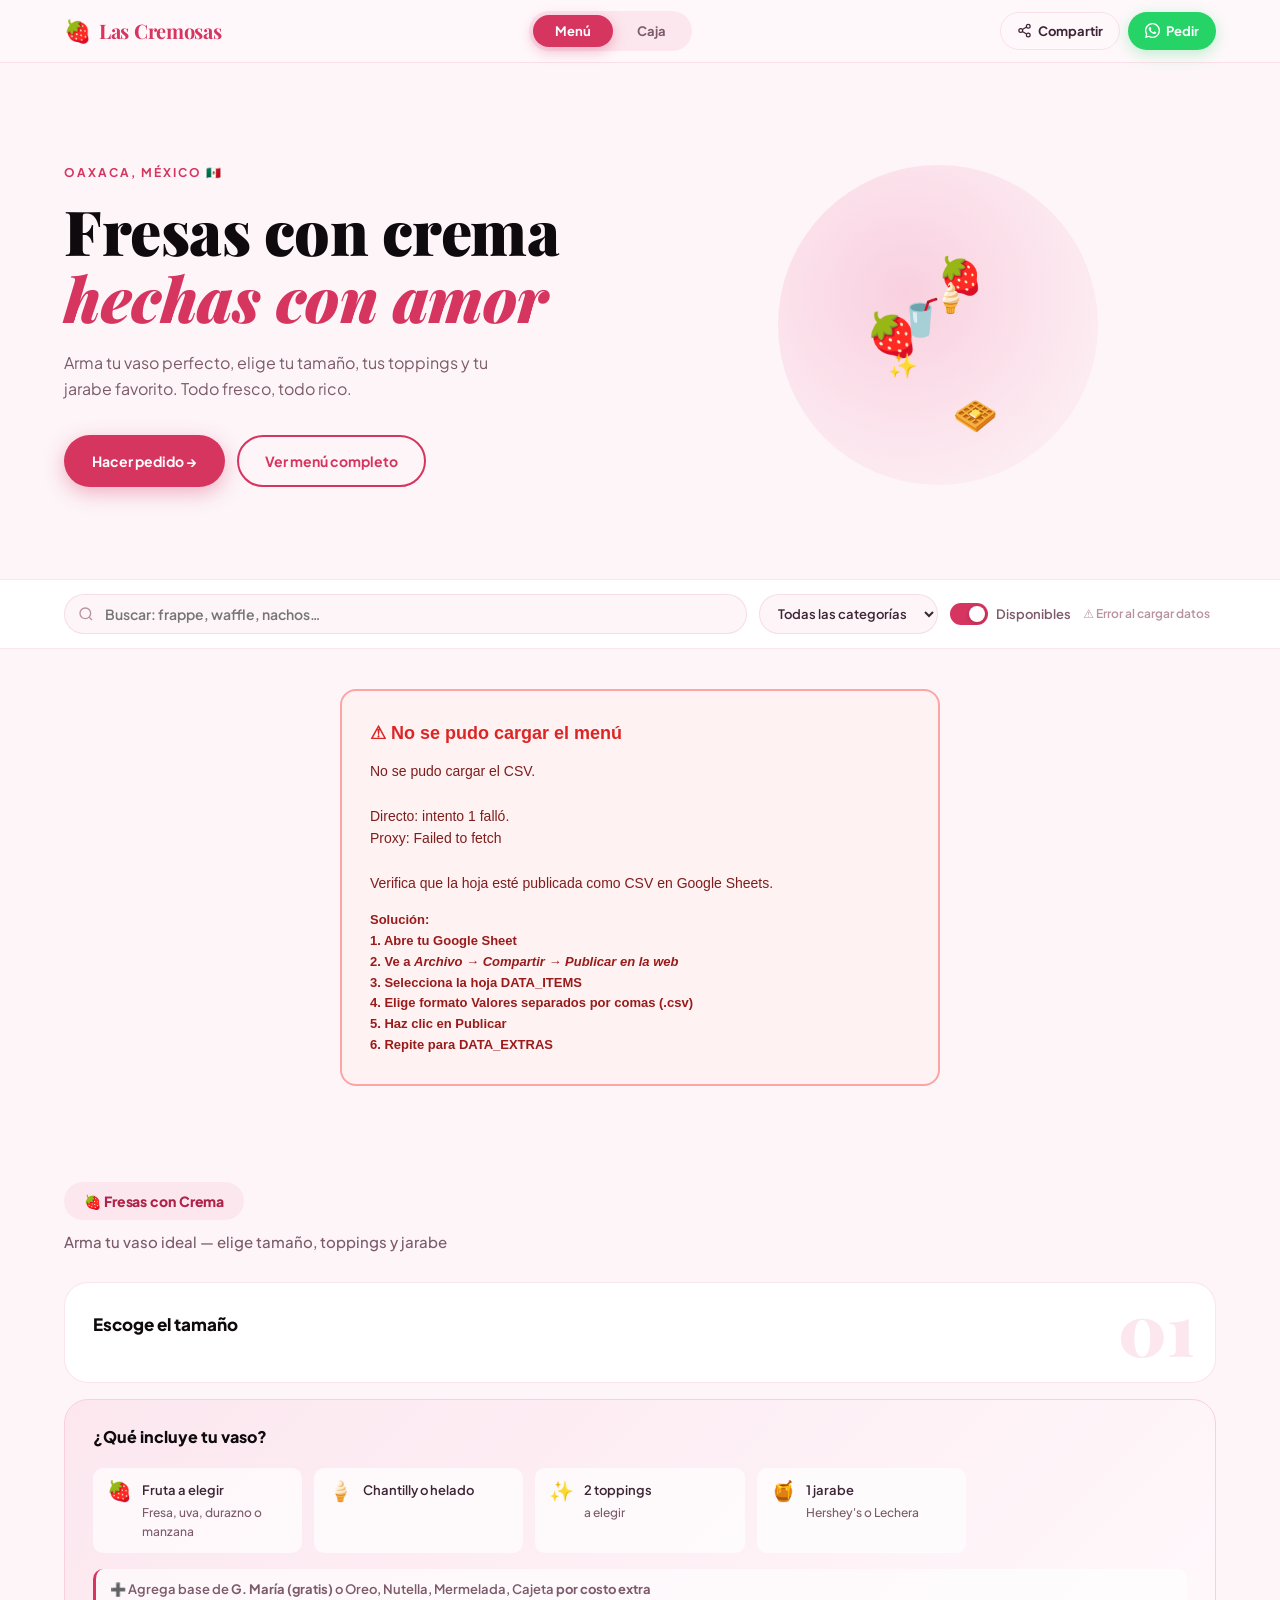
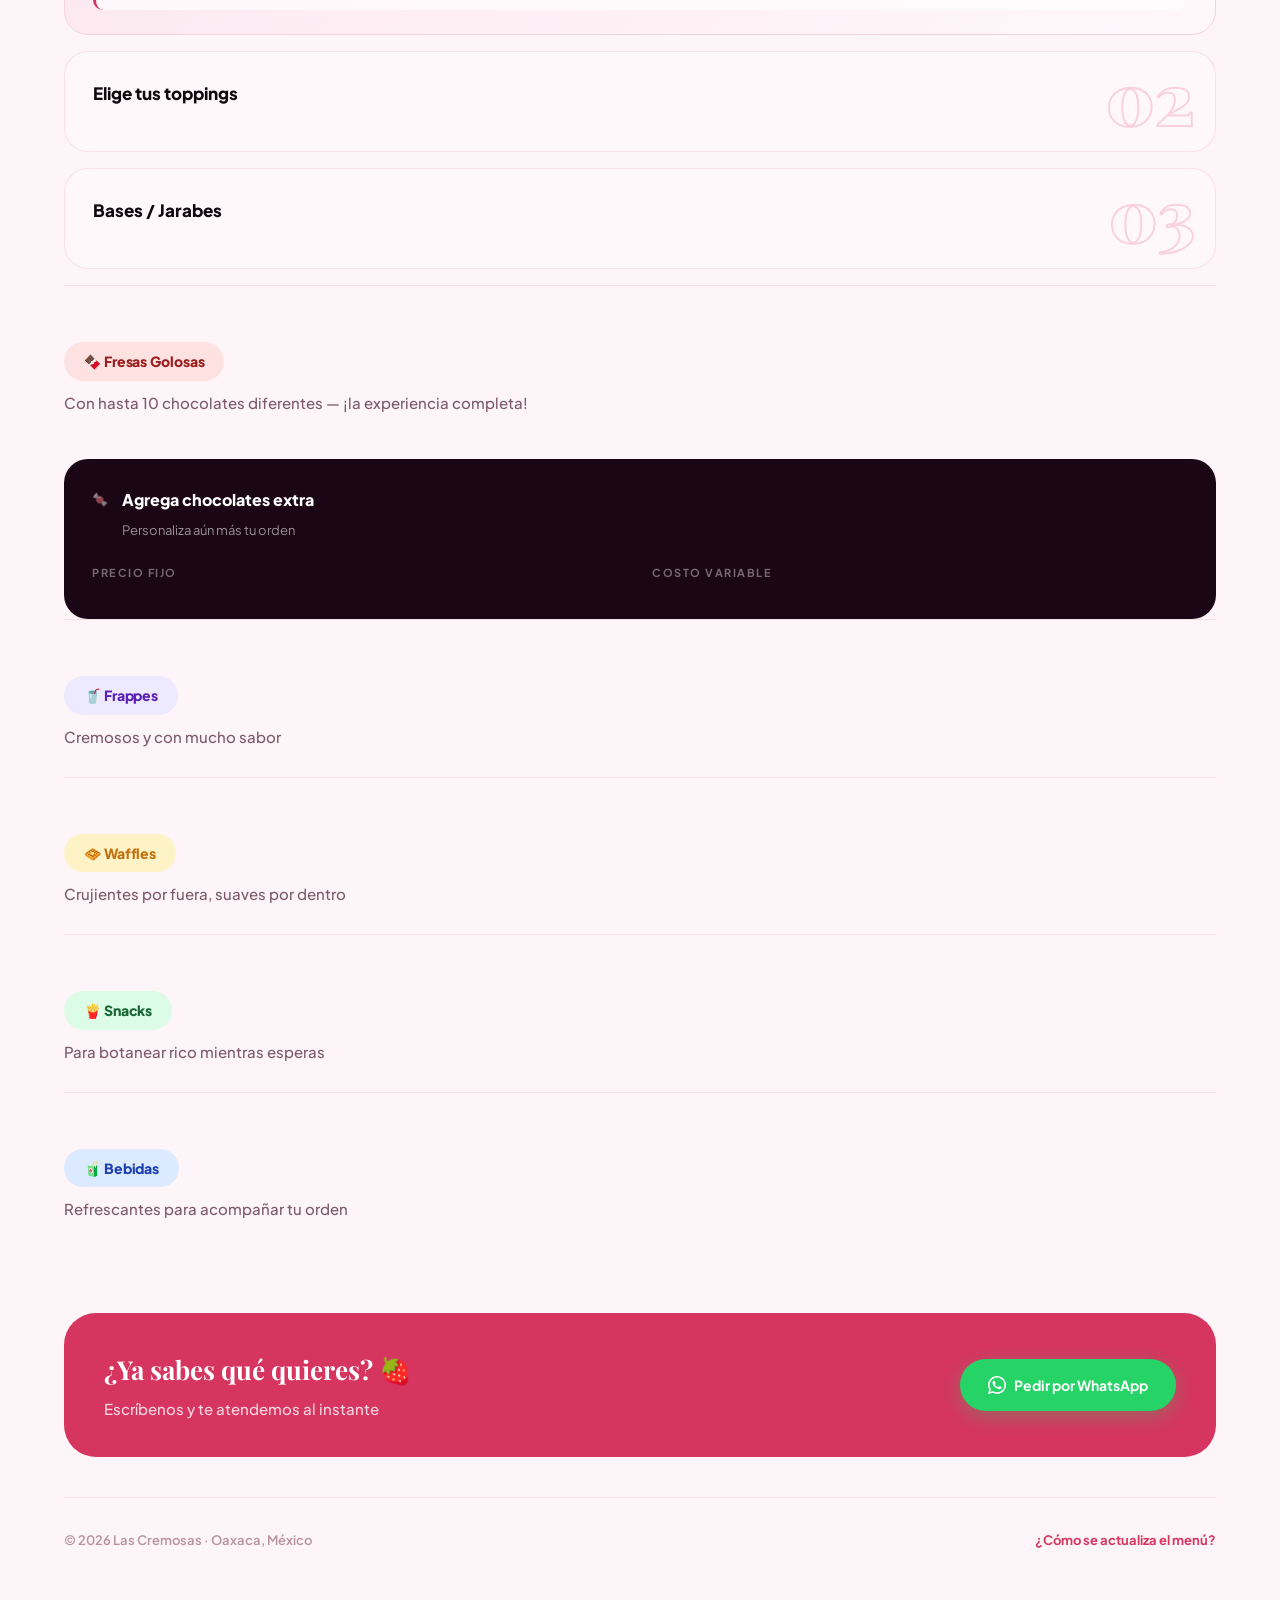
==== commit d81f7ca2: "Update index.html" ====
--- a/index.html
+++ b/index.html
@@ -228,131 +228,150 @@
 <!-- ══════════════ CAJA VIEW ══════════════ -->
 <div id="tabCaja" class="tview">
 
-  <!-- PIN LOCK -->
-  <div id="cajaLocked" class="pin-screen">
-    <div class="pin-card">
-      <div class="pin-card__top">
-        <span class="pin-card__icon">🔐</span>
-        <h2>Acceso a Caja</h2>
-        <p>Solo para encargados · ingresa tu PIN</p>
-      </div>
-      <div id="pinDisplay" class="pin-dots">· · · ·</div>
-      <div id="pinError" class="pin-err hidden">PIN incorrecto, inténtalo de nuevo</div>
-      <div class="pin-pad">
-        <button class="pkey" data-val="1">1</button>
-        <button class="pkey" data-val="2">2</button>
-        <button class="pkey" data-val="3">3</button>
-        <button class="pkey" data-val="4">4</button>
-        <button class="pkey" data-val="5">5</button>
-        <button class="pkey" data-val="6">6</button>
-        <button class="pkey" data-val="7">7</button>
-        <button class="pkey" data-val="8">8</button>
-        <button class="pkey" data-val="9">9</button>
-        <button class="pkey pkey--del" data-val="del">⌫</button>
-        <button class="pkey" data-val="0">0</button>
-        <button class="pkey pkey--ok" data-val="ok">✓</button>
-      </div>
-    </div>
-  </div>
-
-  <!-- CAJA CONTENT -->
-  <div id="cajaContent" class="hidden">
-    <div class="caja-wrap">
-
-      <!-- Header caja -->
-      <div class="caja-hd">
+  <!-- LOGIN CON ROLES -->
+  <div id="cajaLogin" class="caja-login-screen">
+    <div class="caja-login-card">
+      <div class="caja-login-logo">🍓</div>
+      <h2 class="caja-login-title">Sistema de Caja</h2>
+      <p class="caja-login-sub">Las Cremosas</p>
+
+      <div class="caja-role-tabs">
+        <button class="crtab crtab--active" data-role="empleado">👤 Empleado</button>
+        <button class="crtab" data-role="admin">🔐 Admin</button>
+      </div>
+
+      <div class="caja-pin-label" id="cajaRoleLabel">PIN de empleado</div>
+      <div class="caja-pin-display" id="cajaPinDisplay">· · · ·</div>
+      <div class="caja-pin-error hidden" id="cajaPinError">PIN incorrecto, intenta de nuevo</div>
+
+      <div class="caja-pin-pad">
+        <button class="cpkey" data-val="1">1</button>
+        <button class="cpkey" data-val="2">2</button>
+        <button class="cpkey" data-val="3">3</button>
+        <button class="cpkey" data-val="4">4</button>
+        <button class="cpkey" data-val="5">5</button>
+        <button class="cpkey" data-val="6">6</button>
+        <button class="cpkey" data-val="7">7</button>
+        <button class="cpkey" data-val="8">8</button>
+        <button class="cpkey" data-val="9">9</button>
+        <button class="cpkey cpkey--del" data-val="del">⌫</button>
+        <button class="cpkey" data-val="0">0</button>
+        <button class="cpkey cpkey--ok" data-val="ok">✓</button>
+      </div>
+    </div>
+  </div>
+
+  <!-- VISTA EMPLEADO -->
+  <div id="cajaEmpleado" class="hidden">
+    <div class="caja-app-header">
+      <div class="caja-app-header__left">
+        <span>🍓</span>
         <div>
-          <h2 class="caja-hd__title">Caja del día 🧾</h2>
-          <p class="caja-hd__date" id="cajaDate"></p>
-        </div>
-        <button id="btnLockCaja" class="nav-btn nav-btn--ghost">
-          <svg width="13" height="13" fill="none" stroke="currentColor" stroke-width="2" viewBox="0 0 24 24"><rect x="3" y="11" width="18" height="11" rx="2"/><path d="M7 11V7a5 5 0 0 1 10 0v4"/></svg>
-          Cerrar sesión
-        </button>
-      </div>
-
-      <!-- Corte -->
-      <div class="corte">
-        <div class="corte-card corte-card--g">
-          <p>Ventas hoy</p>
-          <strong id="salesTodayTotal">$0.00</strong>
-          <small id="salesCountToday">0 ventas</small>
-        </div>
-        <div class="corte-card corte-card--r">
-          <p>Gastos hoy</p>
-          <strong id="expensesTodayTotal">$0.00</strong>
-        </div>
-        <div class="corte-card corte-card--p">
-          <p>Utilidad</p>
-          <strong id="profitTodayTotal">$0.00</strong>
-        </div>
-      </div>
-
-      <!-- Productos del día -->
-      <div class="caja-panel">
-        <div class="caja-panel__hd">
-          <h3>Productos vendidos hoy</h3>
-          <button id="refreshSummary" class="nav-btn nav-btn--ghost nav-btn--sm">
-            <svg width="13" height="13" fill="none" stroke="currentColor" stroke-width="2.5" viewBox="0 0 24 24"><path d="M21 12a9 9 0 1 1-9-9c2.52 0 4.93 1 6.74 2.74L21 8"/><path d="M21 3v5h-5"/></svg>
-            Actualizar
-          </button>
-        </div>
-        <div id="topProductsToday" class="prod-list">
-          <p class="prod-list__empty">Sin ventas registradas hoy.</p>
-        </div>
-      </div>
-
-      <div id="adminMessage" class="status-msg hidden"></div>
-
-      <!-- Sub-tabs -->
-      <div class="ctabs">
-        <button class="ctab ctab--active" data-form="venta">+ Nueva venta</button>
-        <button class="ctab" data-form="gasto">− Nuevo gasto</button>
-      </div>
-
-      <!-- Form venta -->
-      <div id="formVenta" class="caja-panel cform cform--active">
-        <div class="fgrid">
-          <div class="frow frow--full">
-            <label>Producto</label>
-            <select id="saleProduct"><option value="">Selecciona…</option></select>
-          </div>
-          <div class="frow">
-            <label>Cantidad</label>
-            <input id="saleQty" type="number" min="1" value="1"/>
-          </div>
-          <div class="frow">
-            <label>Precio unitario ($)</label>
-            <input id="salePrice" type="number" min="0" step="0.01" placeholder="0.00"/>
-          </div>
-          <div class="frow frow--full">
-            <label>Total a cobrar</label>
-            <div id="saleTotalPreview" class="total-box">—</div>
-          </div>
-          <div class="frow">
-            <label>Encargado</label>
-            <input id="saleManager" type="text" placeholder="Tu nombre"/>
-          </div>
-          <div class="frow">
-            <label>Notas</label>
-            <input id="saleNotes" type="text" placeholder="Observaciones…"/>
-          </div>
-          <div class="frow frow--full">
-            <button id="btnSaveSale" class="btn btn--primary btn--block">Guardar venta</button>
-          </div>
-        </div>
-      </div>
-
-      <!-- Form gasto -->
-      <div id="formGasto" class="caja-panel cform">
-        <div class="fgrid">
-          <div class="frow">
+          <div class="caja-app-header__title">Caja · Empleado</div>
+          <div class="caja-app-header__date" id="empDate"></div>
+        </div>
+      </div>
+      <button class="nav-btn nav-btn--ghost nav-btn--sm" id="btnLogoutEmp">Salir</button>
+    </div>
+
+    <div class="caja-split">
+      <!-- Orden -->
+      <div class="caja-order">
+        <div class="caja-order__head">
+          <h3>Nueva venta</h3>
+          <span class="caja-folio">Folio #<span id="empFolio">0001</span></span>
+        </div>
+        <div id="empOrderItems" class="caja-order-items">
+          <div class="caja-order-empty">Agrega productos para empezar</div>
+        </div>
+        <div class="caja-order-total">
+          <span>Total</span>
+          <strong id="empOrderTotal">$0.00</strong>
+        </div>
+        <input id="empNotes" class="caja-notes-input" type="text" placeholder="Notas de la orden…"/>
+        <div class="caja-order-btns">
+          <button id="empBtnClear" class="nav-btn nav-btn--ghost">🗑 Limpiar</button>
+          <button id="empBtnSave" class="nav-btn nav-btn--primary nav-btn--block">✓ Guardar venta</button>
+        </div>
+      </div>
+
+      <!-- Productos -->
+      <div class="caja-products">
+        <div class="caja-products__head">
+          <h3>Productos</h3>
+          <input id="empSearch" type="search" placeholder="Buscar…" class="caja-mini-search"/>
+        </div>
+        <div class="caja-cat-pills" id="empCatPills"></div>
+        <div class="caja-prod-grid" id="empProdGrid"></div>
+      </div>
+    </div>
+
+    <div class="caja-toast hidden" id="empToast"></div>
+  </div>
+
+  <!-- VISTA ADMIN -->
+  <div id="cajaAdmin" class="hidden">
+    <div class="caja-app-header caja-app-header--admin">
+      <div class="caja-app-header__left">
+        <span>🍓</span>
+        <div>
+          <div class="caja-app-header__title">Caja · Administrador</div>
+          <div class="caja-app-header__date" id="adminDate"></div>
+        </div>
+      </div>
+      <button class="nav-btn nav-btn--ghost nav-btn--sm" id="btnLogoutAdmin">Salir</button>
+    </div>
+
+    <div class="caja-admin-tabs">
+      <button class="catab catab--active" data-view="venta">🛒 Venta</button>
+      <button class="catab" data-view="gasto">💸 Gasto</button>
+      <button class="catab" data-view="corte">📊 Corte</button>
+    </div>
+
+    <!-- Admin: Venta -->
+    <div id="cajaAdminVenta" class="cadmin-view cadmin-view--active">
+      <div class="caja-split">
+        <div class="caja-order">
+          <div class="caja-order__head">
+            <h3>Nueva venta</h3>
+            <span class="caja-folio">Folio #<span id="adminFolio">0001</span></span>
+          </div>
+          <div id="adminOrderItems" class="caja-order-items">
+            <div class="caja-order-empty">Agrega productos para empezar</div>
+          </div>
+          <div class="caja-order-total">
+            <span>Total</span>
+            <strong id="adminOrderTotal">$0.00</strong>
+          </div>
+          <input id="adminNotes" class="caja-notes-input" type="text" placeholder="Notas de la orden…"/>
+          <div class="caja-order-btns">
+            <button id="adminBtnClear" class="nav-btn nav-btn--ghost">🗑 Limpiar</button>
+            <button id="adminBtnSave" class="nav-btn nav-btn--primary nav-btn--block">✓ Guardar venta</button>
+          </div>
+        </div>
+        <div class="caja-products">
+          <div class="caja-products__head">
+            <h3>Productos</h3>
+            <input id="adminSearch" type="search" placeholder="Buscar…" class="caja-mini-search"/>
+          </div>
+          <div class="caja-cat-pills" id="adminCatPills"></div>
+          <div class="caja-prod-grid" id="adminProdGrid"></div>
+        </div>
+      </div>
+    </div>
+
+    <!-- Admin: Gasto -->
+    <div id="cajaAdminGasto" class="cadmin-view">
+      <div class="caja-form-wrap">
+        <h3 class="caja-form-title">Registrar gasto</h3>
+        <div class="caja-fgrid">
+          <div class="caja-frow">
             <label>Concepto</label>
-            <input id="expenseConcept" type="text" placeholder="Ej. harina, leche…"/>
-          </div>
-          <div class="frow">
+            <input id="gConcepto" type="text" placeholder="Ej. harina, leche…"/>
+          </div>
+          <div class="caja-frow">
             <label>Categoría</label>
-            <select id="expenseCategory">
+            <select id="gCategoria">
               <option value="">Selecciona</option>
               <option value="Insumos">🛒 Insumos</option>
               <option value="Servicios">💡 Servicios</option>
@@ -362,26 +381,116 @@
               <option value="Otros">📦 Otros</option>
             </select>
           </div>
-          <div class="frow">
+          <div class="caja-frow">
             <label>Monto ($)</label>
-            <input id="expenseAmount" type="number" min="0" step="0.01" placeholder="0.00"/>
-          </div>
-          <div class="frow">
+            <input id="gMonto" type="number" min="0" step="1" placeholder="0"/>
+          </div>
+          <div class="caja-frow">
             <label>Encargado</label>
-            <input id="expenseManager" type="text" placeholder="Tu nombre"/>
-          </div>
-          <div class="frow frow--full">
+            <input id="gEncargado" type="text" placeholder="Tu nombre"/>
+          </div>
+          <div class="caja-frow caja-frow--full">
             <label>Notas</label>
-            <input id="expenseNotes" type="text" placeholder="Ej. compra en mercado"/>
-          </div>
-          <div class="frow frow--full">
-            <button id="btnSaveExpense" class="btn btn--danger btn--block">Guardar gasto</button>
-          </div>
-        </div>
-      </div>
-
-    </div>
-  </div>
+            <input id="gNotas" type="text" placeholder="Opcional…"/>
+          </div>
+          <div class="caja-frow caja-frow--full">
+            <button id="btnSaveGasto" class="nav-btn nav-btn--danger nav-btn--block">Guardar gasto</button>
+          </div>
+        </div>
+      </div>
+    </div>
+
+    <!-- Admin: Corte -->
+    <div id="cajaAdminCorte" class="cadmin-view">
+      <div class="caja-corte-wrap">
+        <div class="caja-corte-hd">
+          <h3>Corte del día</h3>
+          <button id="btnRefreshCorte" class="nav-btn nav-btn--ghost nav-btn--sm">↻ Actualizar</button>
+        </div>
+
+        <div class="caja-kpi-grid">
+          <div class="caja-kpi caja-kpi--green">
+            <div class="caja-kpi__label">Ventas hoy</div>
+            <div class="caja-kpi__value" id="kpiVentas">$0.00</div>
+            <div class="caja-kpi__sub" id="kpiVentasCount">0 ventas</div>
+          </div>
+          <div class="caja-kpi caja-kpi--amber">
+            <div class="caja-kpi__label">Gastos hoy</div>
+            <div class="caja-kpi__value" id="kpiGastos">$0.00</div>
+          </div>
+          <div class="caja-kpi caja-kpi--rose">
+            <div class="caja-kpi__label">Utilidad</div>
+            <div class="caja-kpi__value" id="kpiUtilidad">$0.00</div>
+          </div>
+          <div class="caja-kpi caja-kpi--blue">
+            <div class="caja-kpi__label">Ticket promedio</div>
+            <div class="caja-kpi__value" id="kpiTicket">$0.00</div>
+          </div>
+        </div>
+
+        <div class="caja-corte-section">
+          <h4>🏆 Más vendidos hoy</h4>
+          <div id="topProductos" class="caja-rank-list"><p class="caja-empty-msg">Sin ventas.</p></div>
+        </div>
+
+        <div class="caja-corte-section">
+          <h4>🧾 Ventas del día</h4>
+          <div id="listaVentas" class="caja-txn-list"><p class="caja-empty-msg">Sin ventas.</p></div>
+        </div>
+
+        <div class="caja-corte-section">
+          <h4>💸 Gastos del día</h4>
+          <div id="listaGastos" class="caja-txn-list"><p class="caja-empty-msg">Sin gastos.</p></div>
+        </div>
+      </div>
+    </div>
+
+    <div class="caja-toast hidden" id="adminToast"></div>
+  </div>
+
+  <!-- MODAL: Configurar item -->
+  <div class="caja-modal-overlay hidden" id="modalItem">
+    <div class="caja-modal-card">
+      <div class="caja-modal-head">
+        <div>
+          <div class="caja-modal-name" id="modalProductName"></div>
+          <div class="caja-modal-base" id="modalProductBase"></div>
+        </div>
+        <button class="caja-modal-close" id="btnModalClose">✕</button>
+      </div>
+
+      <div class="caja-modal-section">
+        <label class="caja-modal-label">Cantidad</label>
+        <div class="caja-qty-ctrl">
+          <button class="caja-qty-btn" id="btnQtyMinus">−</button>
+          <span id="modalQty">1</span>
+          <button class="caja-qty-btn" id="btnQtyPlus">+</button>
+        </div>
+      </div>
+
+      <div class="caja-modal-section" id="modalExtrasSection">
+        <label class="caja-modal-label">Extras con costo adicional</label>
+        <div class="caja-extras-grid" id="modalExtrasGrid"></div>
+      </div>
+
+      <div class="caja-modal-section">
+        <label class="caja-modal-label">Precio unitario (ajustable)</label>
+        <div class="caja-price-wrap">
+          <span>$</span>
+          <input id="modalPrice" type="number" min="0" step="1"/>
+        </div>
+        <p class="caja-modal-hint">Se actualiza automáticamente al agregar extras</p>
+      </div>
+
+      <div class="caja-modal-summary">
+        <span>Subtotal</span>
+        <strong id="modalSubtotal">$0.00</strong>
+      </div>
+
+      <button id="btnAddToOrder" class="nav-btn nav-btn--primary nav-btn--block">Agregar a la orden</button>
+    </div>
+  </div>
+
 </div><!-- /tabCaja -->
 
 <!-- DIALOG -->
@@ -403,5 +512,6 @@
 
 <script src="config.js"></script>
 <script src="app.js"></script>
+<script src="caja.js"></script>
 </body>
 </html>
--- a/styles.css
+++ b/styles.css
@@ -1,560 +1,623 @@
-/* ═══════════════════════════════════════════
-   Las Cremosas — styles.css v3
-   Estilo: Maximalist Playful / Instagram-vibes
-   ═══════════════════════════════════════════ */
+/* ══════════════════════════════════════════
+   Las Cremosas — styles.css v4
+   Estilo: Editorial Premium / Clean Luxury
+   ══════════════════════════════════════════ */
 
 :root {
-  --pink:      #e8396b;
-  --pink-dk:   #c0244f;
-  --pink-lt:   #fce4ed;
-  --pink-bg:   #fdf0f5;
-  --red:       #c0244f;
-  --amber:     #f59e0b;
-  --amber-lt:  #fef3c7;
-  --green:     #16a34a;
-  --green-lt:  #dcfce7;
-  --blue:      #2563eb;
-  --blue-lt:   #dbeafe;
-  --purple:    #7c3aed;
-  --purple-lt: #ede9fe;
-  --cream:     #fdf0f5;
-  --white:     #ffffff;
-  --text:      #1a0a0f;
-  --muted:     #7a4a5a;
-  --border:    rgba(232,57,107,.15);
-  --shadow:    0 8px 30px rgba(232,57,107,.18);
-  --shadow-sm: 0 4px 16px rgba(28,10,20,.09);
-  --r:         18px;
-  --r-lg:      26px;
-  --r-xl:      36px;
+  /* Colores marca */
+  --rose:       #d63560;
+  --rose-dk:    #b02349;
+  --rose-lt:    #fce7ef;
+  --rose-bg:    #fff8fb;
+  --rose-mid:   #f9d0df;
+
+  /* Acentos por categoría */
+  --col-amber:  #c2710c;
+  --col-green:  #166534;
+  --col-blue:   #1e40af;
+  --col-purple: #5b21b6;
+  --col-red:    #9b1c1c;
+
+  /* Neutros */
+  --ink:        #0f0a0d;
+  --ink-2:      #3d2535;
+  --ink-3:      #7c5a6a;
+  --ink-4:      #b8929f;
+  --line:       rgba(214,53,96,.12);
+  --surface:    #ffffff;
+  --bg:         #fdf5f8;
+
+  /* Sombras */
+  --sh-sm: 0 2px 12px rgba(214,53,96,.08);
+  --sh-md: 0 8px 32px rgba(214,53,96,.12);
+  --sh-lg: 0 20px 60px rgba(214,53,96,.15);
+
+  /* Radios */
+  --r-sm: 10px;
+  --r-md: 16px;
+  --r-lg: 24px;
+  --r-xl: 32px;
 }
 
 *, ::before, ::after { box-sizing: border-box; margin: 0; padding: 0 }
-html { scroll-behavior: smooth }
+html { scroll-behavior: smooth; font-size: 16px }
 
 body {
-  font-family: 'Nunito', system-ui, sans-serif;
-  background: var(--pink-bg);
-  color: var(--text);
-  line-height: 1.5;
-  overflow-x: hidden;
+  font-family: 'Plus Jakarta Sans', system-ui, sans-serif;
+  background: var(--bg);
+  color: var(--ink);
+  line-height: 1.6;
+  -webkit-font-smoothing: antialiased;
 }
 
 a { color: inherit; text-decoration: none }
-button { cursor: pointer; font: inherit }
+button { cursor: pointer; font: inherit; border: none; background: none }
+img { display: block; max-width: 100% }
 .hidden { display: none !important }
 
-/* ═══ HEADER ═════════════════════════════════ */
-.site-header {
-  position: sticky; top: 0; z-index: 200;
-  background: rgba(253,240,245,.95);
-  backdrop-filter: blur(18px) saturate(180%);
-  border-bottom: 2px solid var(--pink-lt);
-  box-shadow: 0 2px 16px rgba(232,57,107,.10);
-}
-.site-header__inner {
-  max-width: 1080px; margin: 0 auto;
+/* ── NAV ── */
+.nav {
+  position: sticky; top: 0; z-index: 300;
+  background: rgba(255,248,251,.92);
+  backdrop-filter: blur(20px) saturate(180%);
+  border-bottom: 1px solid var(--line);
+}
+.nav__inner {
+  max-width: 1200px; margin: 0 auto;
+  display: flex; align-items: center; gap: 16px;
+  padding: 0 24px; height: 62px;
+}
+.nav__brand {
+  display: flex; align-items: center; gap: 8px; flex-shrink: 0;
+}
+.nav__logo { font-size: 22px }
+.nav__name {
+  font-family: 'Playfair Display', Georgia, serif;
+  font-size: 20px; font-weight: 700;
+  color: var(--rose); letter-spacing: -.3px;
+}
+.nav__tabs {
+  display: flex; gap: 2px; margin: 0 auto;
+  background: var(--rose-lt);
+  padding: 4px; border-radius: 999px;
+}
+.ntab {
+  padding: 6px 22px; border-radius: 999px;
+  font-size: 13px; font-weight: 700; color: var(--ink-3);
+  transition: all .2s; cursor: pointer;
+}
+.ntab--active { background: var(--rose); color: #fff; box-shadow: 0 4px 14px rgba(214,53,96,.35) }
+.nav__actions { display: flex; align-items: center; gap: 8px; flex-shrink: 0 }
+
+/* NAV BUTTONS */
+.nav-btn {
+  display: inline-flex; align-items: center; gap: 6px;
+  padding: 8px 16px; border-radius: 999px;
+  font-size: 13px; font-weight: 700;
+  border: 1.5px solid transparent;
+  transition: all .18s; cursor: pointer; background: none; text-decoration: none;
+}
+.nav-btn--ghost { border-color: var(--line); color: var(--ink-2) }
+.nav-btn--ghost:hover { background: var(--rose-lt) }
+.nav-btn--wa { background: #25d366; color: #fff; box-shadow: 0 4px 16px rgba(37,211,102,.3) }
+.nav-btn--wa:hover { filter: brightness(.92); transform: translateY(-1px) }
+.nav-btn--sm { padding: 6px 12px; font-size: 12px }
+
+/* ── BUTTONS ── */
+.btn {
+  display: inline-flex; align-items: center; gap: 8px;
+  padding: 13px 26px; border-radius: 999px;
+  font-size: 14px; font-weight: 700;
+  transition: all .2s; cursor: pointer; border: 2px solid transparent;
+  text-decoration: none;
+}
+.btn--primary { background: var(--rose); color: #fff; box-shadow: 0 6px 20px rgba(214,53,96,.35) }
+.btn--primary:hover { background: var(--rose-dk); transform: translateY(-2px); box-shadow: 0 10px 28px rgba(214,53,96,.4) }
+.btn--outline { background: transparent; border-color: var(--rose); color: var(--rose) }
+.btn--outline:hover { background: var(--rose-lt) }
+.btn--wa { background: #25d366; color: #fff; box-shadow: 0 6px 20px rgba(37,211,102,.3) }
+.btn--wa:hover { filter: brightness(.93); transform: translateY(-2px) }
+.btn--danger { background: #dc2626; color: #fff; box-shadow: 0 6px 20px rgba(220,38,38,.3) }
+.btn--danger:hover { filter: brightness(.9); transform: translateY(-2px) }
+.btn--block { width: 100%; justify-content: center }
+.btn:disabled { opacity: .55; cursor: not-allowed; transform: none !important }
+
+.spinner {
+  width: 15px; height: 15px; border-radius: 50%;
+  border: 2px solid rgba(255,255,255,.3); border-top-color: #fff;
+  animation: spin .7s linear infinite; display: inline-block;
+}
+@keyframes spin { to { transform: rotate(360deg) } }
+
+/* ── TABS ── */
+.tview { display: none }
+.tview--active { display: block }
+
+/* ══ HERO ══════════════════════════════════ */
+.hero {
+  max-width: 1200px; margin: 0 auto;
+  display: grid; grid-template-columns: 1fr 1fr;
+  gap: 40px; align-items: center;
+  padding: 72px 24px 64px;
+}
+.hero__kicker {
+  font-size: 12px; font-weight: 700; letter-spacing: 2px;
+  text-transform: uppercase; color: var(--rose);
+  margin-bottom: 16px;
+}
+.hero__h1 {
+  font-family: 'Playfair Display', Georgia, serif;
+  font-size: clamp(36px, 5vw, 62px);
+  font-weight: 900; line-height: 1.08;
+  letter-spacing: -.5px; margin-bottom: 18px;
+  color: var(--ink);
+}
+.hero__h1 em { color: var(--rose); font-style: italic }
+.hero__desc { font-size: 16px; color: var(--ink-3); line-height: 1.65; max-width: 460px; margin-bottom: 32px }
+.hero__ctas { display: flex; gap: 12px; flex-wrap: wrap }
+
+.hero__right {
+  position: relative; display: flex; align-items: center; justify-content: center;
+  height: 380px;
+}
+.hero__blob {
+  position: absolute; width: 320px; height: 320px; border-radius: 50%;
+  background: radial-gradient(circle at 40% 40%, var(--rose-mid) 0%, var(--rose-lt) 60%, transparent 100%);
+  animation: blobPulse 5s ease-in-out infinite alternate;
+}
+@keyframes blobPulse { from { transform: scale(1) } to { transform: scale(1.06) } }
+.hero__emojis { position: relative; z-index: 1 }
+.fe {
+  position: absolute; font-size: 36px;
+  animation: floatEmoji 4s ease-in-out infinite alternate;
+}
+.fe--1 { top: -80px; left: 0; animation-delay: 0s }
+.fe--2 { top: -50px; right: -30px; font-size: 28px; animation-delay: .5s }
+.fe--3 { top: 60px; right: -60px; animation-delay: 1s }
+.fe--4 { bottom: -40px; right: 20px; font-size: 42px; animation-delay: 1.5s }
+.fe--5 { bottom: -20px; left: -40px; animation-delay: 2s }
+.fe--6 { top: 20px; left: -50px; font-size: 24px; animation-delay: .3s }
+@keyframes floatEmoji {
+  from { transform: translateY(0) rotate(0deg) }
+  to   { transform: translateY(-14px) rotate(8deg) }
+}
+
+/* ══ SEARCH BAR ═════════════════════════════ */
+.searchbar-wrap {
+  background: var(--surface);
+  border-top: 1px solid var(--line);
+  border-bottom: 1px solid var(--line);
+  position: sticky; top: 62px; z-index: 200;
+}
+.searchbar {
+  max-width: 1200px; margin: 0 auto;
   display: flex; align-items: center; gap: 12px;
-  padding: 10px 16px;
-}
-.brand { display: flex; align-items: center; gap: 8px; flex-shrink: 0 }
-.brand__emoji { font-size: 24px; line-height: 1 }
-.brand__name {
-  font-family: 'Pacifico', cursive; font-size: 20px;
-  color: var(--pink); line-height: 1;
-  text-shadow: 2px 2px 0 rgba(232,57,107,.2);
-}
-
-.top-nav {
-  display: flex; gap: 4px; margin: 0 auto;
-  background: rgba(232,57,107,.10);
-  padding: 4px; border-radius: 999px;
-}
-.nav-pill {
-  padding: 7px 18px; border-radius: 999px; border: none;
-  background: transparent; font-size: 13px; font-weight: 700;
-  color: var(--muted); transition: all .2s;
-}
-.nav-pill.active {
-  background: var(--pink); color: white;
-  box-shadow: 0 4px 12px rgba(232,57,107,.4);
-}
-
-.header-actions { display: flex; align-items: center; gap: 8px; flex-shrink: 0 }
-
-/* ═══ BUTTONS ════════════════════════════════ */
-.hbtn {
-  display: inline-flex; align-items: center; gap: 7px;
-  padding: 9px 16px; border-radius: 999px;
-  border: 2px solid transparent;
-  font-size: 13px; font-weight: 700;
-  transition: all .18s; cursor: pointer; background: none;
-  white-space: nowrap; text-decoration: none;
-}
-.hbtn--primary { background: var(--pink); color: white; border-color: var(--pink); box-shadow: 0 6px 20px rgba(232,57,107,.35) }
-.hbtn--primary:hover { background: var(--pink-dk); transform: translateY(-2px) }
-.hbtn--danger { background: #dc2626; color: white; border-color: #dc2626; box-shadow: 0 6px 20px rgba(220,38,38,.3) }
-.hbtn--danger:hover { filter: brightness(.9); transform: translateY(-2px) }
-.hbtn--ghost { background: white; border-color: var(--border); color: var(--text) }
-.hbtn--ghost:hover { background: var(--pink-lt) }
-.hbtn--wa { background: #25d366; color: white; border-color: #25d366; box-shadow: 0 6px 20px rgba(37,211,102,.3) }
-.hbtn--wa:hover { filter: brightness(.93); transform: translateY(-2px) }
-.hbtn--sm { padding: 7px 12px; font-size: 12px }
-.hbtn--block { width: 100%; justify-content: center }
-.hbtn:disabled { opacity: .6; cursor: not-allowed; transform: none !important }
-
-.spinner {
-  display: inline-block; width: 14px; height: 14px;
-  border: 2px solid rgba(255,255,255,.35);
-  border-top-color: white; border-radius: 50%;
-  animation: spin .7s linear infinite;
-}
-@keyframes spin { to { transform: rotate(360deg) } }
-
-/* ═══ TABS ═══════════════════════════════════ */
-.tab-view { display: none }
-.tab-view.active { display: block }
-
-/* ═══ HERO ═══════════════════════════════════ */
-.hero {
-  position: relative; overflow: hidden;
-  background: linear-gradient(160deg, #e8396b 0%, #f06292 50%, #f48fb1 100%);
-  padding: 40px 16px 100px;
-  text-align: center;
-}
-.hero__confetti {
-  position: absolute; top: 0; left: 0; right: 0;
-  display: flex; justify-content: space-around;
-  padding-top: 8px; font-size: 22px;
-  animation: confettiFly 6s ease-in-out infinite alternate;
-  pointer-events: none; opacity: .6;
-}
-@keyframes confettiFly {
-  0%   { transform: translateY(0) }
-  100% { transform: translateY(-12px) }
-}
-.hero__inner { position: relative; max-width: 600px; margin: 0 auto }
-.hero__eyebrow { font-size: 14px; color: rgba(255,255,255,.85); font-weight: 700; letter-spacing: 1px; text-transform: uppercase; margin-bottom: 4px }
-.hero__title {
-  font-family: 'Pacifico', cursive; font-size: clamp(36px, 9vw, 72px);
-  color: white; text-shadow: 3px 4px 0 rgba(150,20,50,.35);
-  line-height: 1.05; margin-bottom: 10px;
-}
-.hero__sub { font-size: 16px; color: rgba(255,255,255,.9); font-weight: 700; margin-bottom: 24px }
-
-.hero__search-box {
-  background: white; border-radius: var(--r-xl);
-  padding: 16px; box-shadow: var(--shadow);
-  display: flex; flex-direction: column; gap: 12px;
-  text-align: left;
-}
-.search-wrap { position: relative; display: flex; align-items: center }
-.search-ico { position: absolute; left: 14px; color: var(--muted); pointer-events: none }
-.search-wrap input {
-  width: 100%; padding: 12px 14px 12px 42px;
-  border: 2px solid var(--border); border-radius: 999px;
-  font: 700 14px 'Nunito', sans-serif; outline: none;
-  background: var(--pink-bg);
+  padding: 14px 24px; flex-wrap: wrap;
+}
+.sb__input-wrap {
+  flex: 1; min-width: 200px;
+  position: relative; display: flex; align-items: center;
+}
+.sb__icon { position: absolute; left: 14px; color: var(--ink-4); pointer-events: none }
+.sb__input-wrap input {
+  width: 100%; padding: 10px 14px 10px 40px;
+  border: 1.5px solid var(--line); border-radius: 999px;
+  font: 600 14px 'Plus Jakarta Sans', sans-serif;
+  background: var(--bg); outline: none;
   transition: border-color .18s, box-shadow .18s;
 }
-.search-wrap input:focus { border-color: var(--pink); box-shadow: 0 0 0 4px rgba(232,57,107,.15) }
-
-.filter-row { display: flex; align-items: center; gap: 10px; flex-wrap: wrap }
-.filter-row select {
-  padding: 9px 14px; border: 2px solid var(--border); border-radius: 999px;
-  font: 700 13px 'Nunito', sans-serif; background: white; outline: none; cursor: pointer;
-}
-.filter-row select:focus { border-color: var(--pink) }
-
-.avail-toggle { display: flex; align-items: center; gap: 8px; cursor: pointer; user-select: none; font-size: 13px; font-weight: 700; color: var(--muted) }
-.avail-toggle input { position: absolute; opacity: 0; width: 0; height: 0 }
-.avail-toggle__track {
-  width: 40px; height: 22px; border-radius: 999px;
-  background: rgba(232,57,107,.2); flex-shrink: 0;
-  position: relative; transition: background .2s;
-}
-.avail-toggle__track::after {
+.sb__input-wrap input:focus {
+  border-color: var(--rose); background: #fff;
+  box-shadow: 0 0 0 4px rgba(214,53,96,.1);
+}
+.sb__select {
+  padding: 10px 14px; border: 1.5px solid var(--line);
+  border-radius: 999px; font: 600 13px 'Plus Jakarta Sans', sans-serif;
+  background: var(--bg); color: var(--ink-2); outline: none; cursor: pointer;
+  transition: border-color .18s;
+}
+.sb__select:focus { border-color: var(--rose) }
+
+.sb__toggle { display: flex; align-items: center; gap: 8px; cursor: pointer; user-select: none }
+.sb__toggle input { position: absolute; opacity: 0; width: 0; height: 0 }
+.sb__track {
+  width: 38px; height: 22px; border-radius: 999px; flex-shrink: 0; position: relative;
+  background: var(--line); transition: background .2s;
+}
+.sb__track::after {
   content: ''; position: absolute; left: 3px; top: 3px;
-  width: 16px; height: 16px; border-radius: 999px;
-  background: white; box-shadow: 0 1px 4px rgba(0,0,0,.2);
+  width: 16px; height: 16px; border-radius: 50%;
+  background: #fff; box-shadow: 0 1px 4px rgba(0,0,0,.2);
   transition: left .2s;
 }
-.avail-toggle input:checked ~ .avail-toggle__track { background: var(--pink) }
-.avail-toggle input:checked ~ .avail-toggle__track::after { left: 21px }
-
-/* DRIP SVG */
-.hero__drip {
-  position: absolute; bottom: 0; left: 0; right: 0;
-  line-height: 0;
-}
-.hero__drip svg { width: 100%; height: 80px; display: block }
-
-/* ═══ PAGE CONTENT ═══════════════════════════ */
-.wrap { max-width: 1080px; margin: 0 auto; padding: 0 16px }
-.page-content { padding-bottom: 60px }
-
-.meta-bar { display: flex; gap: 8px; flex-wrap: wrap; padding: 18px 0 4px }
-.meta-chip {
-  font-size: 12px; font-weight: 700; padding: 5px 12px;
-  border-radius: 999px; background: white;
-  border: 2px solid var(--pink-lt); color: var(--muted);
-}
-
-/* ═══ MENU SECTIONS ══════════════════════════ */
-.menu-section { margin: 28px 0 }
-
-/* Section banner */
-.section-banner {
-  display: flex; align-items: center; gap: 14px;
-  padding: 16px 20px; border-radius: var(--r-lg);
+.sb__toggle input:checked ~ .sb__track { background: var(--rose) }
+.sb__toggle input:checked ~ .sb__track::after { left: 19px }
+.sb__toggle span:last-child { font-size: 13px; font-weight: 600; color: var(--ink-3) }
+.sb__meta { margin-left: auto; display: flex; gap: 6px; align-items: center }
+.sb__meta span { font-size: 12px; font-weight: 600; color: var(--ink-4) }
+
+/* ══ PAGE WRAP ══════════════════════════════ */
+.page-wrap { max-width: 1200px; margin: 0 auto; padding: 0 24px 80px }
+
+/* ══ MENU SECTIONS ══════════════════════════ */
+.msec { padding: 56px 0 0; }
+
+.msec__head { margin-bottom: 28px }
+.msec__label {
+  display: inline-flex; align-items: center; gap: 8px;
+  padding: 8px 20px; border-radius: 999px;
+  font-size: 14px; font-weight: 800;
+  letter-spacing: -.1px; margin-bottom: 10px;
+}
+.msec__label--pink   { background: var(--rose-lt); color: var(--rose-dk) }
+.msec__label--red    { background: #fee2e2; color: var(--col-red) }
+.msec__label--amber  { background: #fef3c7; color: var(--col-amber) }
+.msec__label--green  { background: #dcfce7; color: var(--col-green) }
+.msec__label--blue   { background: #dbeafe; color: var(--col-blue) }
+.msec__label--purple { background: #ede9fe; color: var(--col-purple) }
+
+.msec__sub { font-size: 15px; color: var(--ink-3); font-weight: 500 }
+
+/* Divider line entre secciones */
+.msec + .msec { border-top: 1px solid var(--line) }
+
+/* ── Sizes row (fresas con crema) ── */
+.step-block {
+  background: var(--surface); border: 1.5px solid var(--line);
+  border-radius: var(--r-lg); padding: 28px 28px 24px;
   margin-bottom: 16px; position: relative; overflow: hidden;
 }
-.section-banner::before {
-  content: ''; position: absolute; inset: 0;
-  background: repeating-linear-gradient(45deg, rgba(255,255,255,.06) 0, rgba(255,255,255,.06) 1px, transparent 1px, transparent 8px);
-}
-.section-banner--pink    { background: linear-gradient(135deg, #e8396b, #f06292) }
-.section-banner--red     { background: linear-gradient(135deg, #9b1c3a, #d63063) }
-.section-banner--amber   { background: linear-gradient(135deg, #d97706, #f59e0b) }
-.section-banner--green   { background: linear-gradient(135deg, #15803d, #22c55e) }
-.section-banner--blue    { background: linear-gradient(135deg, #1d4ed8, #3b82f6) }
-.section-banner--purple  { background: linear-gradient(135deg, #6d28d9, #a78bfa) }
-
-.section-banner__emoji { font-size: 40px; line-height: 1; flex-shrink: 0 }
-.section-banner__text h2 { color: white; font-size: clamp(20px,4vw,28px); font-weight: 900; text-shadow: 1px 2px 0 rgba(0,0,0,.2) }
-.section-banner__text p  { color: rgba(255,255,255,.85); font-size: 14px; font-weight: 700; margin-top: 2px }
-
-/* ── Paso cards (fresas con crema) ─── */
-.step-card {
-  background: white; border-radius: var(--r-lg);
-  padding: 20px; margin-bottom: 14px;
-  border: 2px solid var(--pink-lt);
-  box-shadow: var(--shadow-sm);
-}
-.step-num {
-  display: inline-block; padding: 4px 12px; border-radius: 999px;
-  background: var(--pink); color: white; font-size: 11px; font-weight: 900;
-  letter-spacing: .5px; text-transform: uppercase; margin-bottom: 10px;
-}
-.step-title { font-size: 18px; font-weight: 900; margin-bottom: 14px; color: var(--text) }
-
-/* Size grid */
-.size-grid { display: grid; grid-template-columns: repeat(auto-fill, minmax(180px,1fr)); gap: 12px }
-.size-card {
-  background: var(--pink-bg); border: 2px solid var(--pink-lt);
-  border-radius: var(--r); padding: 16px; text-align: center;
-  transition: all .2s; cursor: default;
-}
-.size-card:hover { border-color: var(--pink); transform: translateY(-3px); box-shadow: var(--shadow) }
-.size-card__name { font-weight: 900; font-size: 15px; margin-bottom: 2px }
-.size-card__variant { font-size: 12px; color: var(--muted); font-weight: 700; margin-bottom: 8px }
-.size-card__price {
-  font-family: 'Pacifico', cursive; font-size: 26px; color: var(--pink);
-  line-height: 1;
-}
-.size-card__desc { font-size: 12px; color: var(--muted); margin-top: 6px; line-height: 1.4 }
-.size-card--unavail { opacity: .5; filter: grayscale(.5) }
-
-/* Included card */
-.included-card {
-  background: linear-gradient(135deg, #fff0f5, #fff8fb);
-  border: 2px dashed var(--pink-lt);
-  border-radius: var(--r-lg); padding: 20px; margin-bottom: 14px;
-}
-.included-title { font-size: 17px; font-weight: 900; margin-bottom: 14px }
-.included-list { list-style: none; display: flex; flex-direction: column; gap: 9px }
-.included-list li { font-size: 14px; font-weight: 600; display: flex; align-items: baseline; gap: 8px }
-.included-note {
-  margin-top: 14px; padding: 10px 14px; border-radius: 12px;
-  background: rgba(232,57,107,.08); font-size: 13px; font-weight: 700; color: var(--muted);
-  border-left: 4px solid var(--pink);
-}
-
-/* Extras showcase */
-.extras-showcase {
-  background: white; border-radius: var(--r-lg); padding: 20px;
-  border: 2px solid var(--pink-lt); box-shadow: var(--shadow-sm); margin-bottom: 14px;
-}
-.extras-showcase--dark { background: linear-gradient(135deg,#2d0a17,#4a1525); border-color: #7a1535 }
-.extras-showcase--dark .extras-showcase__title { color: white }
-.extras-showcase__title { font-size: 17px; font-weight: 900; margin-bottom: 14px }
-.extras-chips { display: flex; flex-wrap: wrap; gap: 8px }
-.extra-chip {
-  padding: 7px 14px; border-radius: 999px; font-size: 13px; font-weight: 700;
-  background: var(--pink-lt); border: 2px solid var(--pink-lt); color: var(--pink-dk);
-  transition: all .15s;
-}
-.extra-chip:hover { background: var(--pink); color: white; transform: scale(1.04) }
-.extra-chip--dark { background: rgba(255,255,255,.12); border-color: rgba(255,255,255,.2); color: rgba(255,255,255,.9) }
-.extra-chip--dark:hover { background: rgba(255,255,255,.25) }
-.extra-chip--price { position: relative }
-.extra-chip--price::after { content: attr(data-price); font-size: 10px; opacity: .75; margin-left: 4px }
-
-.choco-grid { display: grid; grid-template-columns: 1fr 1fr; gap: 16px }
-.choco-group-title { font-size: 12px; font-weight: 900; color: rgba(255,255,255,.6); text-transform: uppercase; letter-spacing: .5px; margin-bottom: 8px }
-
-/* ── Product grid cards ─── */
-.product-grid { display: grid; gap: 12px; grid-template-columns: 1fr }
-
-.prod-card {
-  background: white; border: 2px solid var(--pink-lt);
-  border-radius: var(--r-lg); padding: 16px 18px;
-  box-shadow: var(--shadow-sm);
-  display: flex; align-items: flex-start; justify-content: space-between; gap: 14px;
+.step-block--light { background: var(--rose-bg) }
+.step-block__num {
+  font-family: 'Playfair Display', serif; font-size: 72px; font-weight: 900;
+  color: var(--rose-lt); line-height: 1;
+  position: absolute; top: 8px; right: 20px;
+  pointer-events: none; user-select: none;
+}
+.step-block__num--outline { color: transparent; -webkit-text-stroke: 2px var(--rose-mid) }
+.step-block__title { font-size: 17px; font-weight: 800; margin-bottom: 20px; position: relative }
+
+.sizes-row { display: grid; grid-template-columns: repeat(auto-fill, minmax(160px, 1fr)); gap: 14px }
+.sz-card {
+  background: var(--bg); border: 1.5px solid var(--line);
+  border-radius: var(--r-md); padding: 20px 16px;
+  text-align: center; transition: all .2s; cursor: default;
+}
+.sz-card:hover { border-color: var(--rose); box-shadow: var(--sh-md); transform: translateY(-3px) }
+.sz-card__tag { font-size: 11px; font-weight: 700; letter-spacing: 1px; text-transform: uppercase; color: var(--rose); margin-bottom: 4px }
+.sz-card__name { font-size: 14px; font-weight: 700; color: var(--ink-2); margin-bottom: 12px }
+.sz-card__price {
+  font-family: 'Playfair Display', serif; font-size: 32px; font-weight: 700;
+  color: var(--rose); line-height: 1;
+}
+.sz-card__desc { font-size: 11px; color: var(--ink-4); margin-top: 8px; line-height: 1.4 }
+.sz-card--na { opacity: .45; filter: grayscale(.5) }
+
+/* ── Includes box ── */
+.includes-box {
+  background: linear-gradient(135deg, var(--rose-lt) 0%, var(--rose-bg) 100%);
+  border: 1.5px solid var(--rose-mid);
+  border-radius: var(--r-lg); padding: 24px 28px; margin-bottom: 16px;
+}
+.includes-box__title { font-size: 16px; font-weight: 800; margin-bottom: 18px; color: var(--ink) }
+.includes-grid {
+  display: grid; grid-template-columns: repeat(auto-fill, minmax(180px, 1fr));
+  gap: 12px; margin-bottom: 16px;
+}
+.inc-item {
+  display: flex; align-items: flex-start; gap: 10px;
+  background: rgba(255,255,255,.7); border-radius: var(--r-sm);
+  padding: 12px 14px; font-size: 13px; font-weight: 600; color: var(--ink-2);
+}
+.inc-item small { display: block; font-weight: 500; color: var(--ink-3); margin-top: 2px; font-size: 12px }
+.inc-item__icon { font-size: 20px; flex-shrink: 0; line-height: 1 }
+.includes-note {
+  font-size: 13px; font-weight: 600; color: var(--ink-3);
+  padding: 10px 14px; border-radius: var(--r-sm);
+  background: rgba(255,255,255,.65);
+  border-left: 3px solid var(--rose);
+}
+
+/* ── Chips ── */
+.chips-wrap { display: flex; flex-wrap: wrap; gap: 8px }
+.chip {
+  padding: 7px 16px; border-radius: 999px; font-size: 13px; font-weight: 700;
+  background: var(--surface); border: 1.5px solid var(--line);
+  color: var(--ink-2); transition: all .15s; cursor: default;
+}
+.chip:hover { border-color: var(--rose); color: var(--rose); box-shadow: var(--sh-sm) }
+.chips-wrap--dark .chip {
+  background: rgba(255,255,255,.12); border-color: rgba(255,255,255,.22);
+  color: rgba(255,255,255,.9);
+}
+.chips-wrap--dark .chip:hover { background: rgba(255,255,255,.22); border-color: rgba(255,255,255,.5) }
+.chip--priced::after { content: attr(data-price); font-size: 11px; opacity: .7; margin-left: 5px }
+
+/* ── Choco panel ── */
+.choco-panel {
+  background: #1a0614; border-radius: var(--r-lg);
+  padding: 28px; margin-top: 16px;
+}
+.choco-panel__head {
+  display: flex; align-items: flex-start; gap: 14px; margin-bottom: 22px;
+}
+.choco-panel__head > span { font-size: 28px; flex-shrink: 0; margin-top: 2px }
+.choco-panel__head strong { display: block; color: #fff; font-size: 16px; font-weight: 800; margin-bottom: 4px }
+.choco-panel__head span  { color: rgba(255,255,255,.55); font-size: 13px }
+.choco-cols { display: grid; grid-template-columns: 1fr 1fr; gap: 24px }
+.choco-col__title { font-size: 11px; font-weight: 700; letter-spacing: 1.5px; text-transform: uppercase; color: rgba(255,255,255,.4); margin-bottom: 10px }
+
+/* ── Cards grid (productos genéricos) ── */
+.cards-grid {
+  display: grid; gap: 14px;
+  grid-template-columns: repeat(auto-fill, minmax(280px, 1fr));
+}
+.pcard {
+  background: var(--surface); border: 1.5px solid var(--line);
+  border-radius: var(--r-md); padding: 20px 22px;
+  display: flex; justify-content: space-between; align-items: flex-start; gap: 14px;
   transition: all .2s; position: relative; overflow: hidden;
 }
-.prod-card::after {
-  content: ''; position: absolute; right: -20px; top: -20px;
-  width: 80px; height: 80px; border-radius: 50%;
-  background: radial-gradient(circle, rgba(232,57,107,.10) 0%, transparent 70%);
-  pointer-events: none;
-}
-.prod-card:hover { transform: translateY(-3px); box-shadow: var(--shadow); border-color: var(--pink) }
-.prod-card--unavail { opacity: .5; filter: grayscale(.4) }
-
-.prod-card__left { flex: 1; min-width: 0 }
-.prod-card__name { font-size: 16px; font-weight: 900; line-height: 1.2 }
-.prod-card__variant { font-size: 12px; color: var(--muted); font-weight: 700; margin-top: 2px; text-transform: uppercase; letter-spacing: .4px }
-.prod-card__desc { font-size: 13px; color: var(--muted); margin-top: 6px; line-height: 1.4 }
-.prod-card__badges { display: flex; gap: 6px; flex-wrap: wrap; margin-top: 8px }
-.prod-badge {
-  font-size: 11px; padding: 3px 10px; border-radius: 999px; font-weight: 700;
-  background: var(--pink-lt); color: var(--pink-dk);
-}
-
-.prod-card__right { display: flex; flex-direction: column; align-items: flex-end; gap: 6px; flex-shrink: 0 }
-.prod-card__price {
-  font-family: 'Pacifico', cursive; font-size: 22px; color: var(--pink); line-height: 1;
-  white-space: nowrap;
-}
-.prod-badge--unavail {
-  font-size: 10px; padding: 3px 8px; border-radius: 999px;
-  background: #fef9c3; border: 1px solid #fde047; color: #854d0e; font-weight: 700;
-}
-
-/* ── Empty state ─── */
-.empty-state {
-  text-align: center; padding: 48px 20px;
+.pcard::before {
+  content: ''; position: absolute; top: 0; left: 0; bottom: 0; width: 3px;
+  background: var(--rose); transform: scaleY(0); transform-origin: bottom;
+  transition: transform .2s;
+}
+.pcard:hover { box-shadow: var(--sh-md); transform: translateY(-2px); border-color: var(--rose-mid) }
+.pcard:hover::before { transform: scaleY(1) }
+.pcard--na { opacity: .45; filter: grayscale(.4) }
+
+.pcard__info { flex: 1; min-width: 0 }
+.pcard__name { font-size: 15px; font-weight: 800; line-height: 1.25; margin-bottom: 4px; color: var(--ink) }
+.pcard__variant { font-size: 11px; font-weight: 700; text-transform: uppercase; letter-spacing: .8px; color: var(--ink-4); margin-bottom: 6px }
+.pcard__desc { font-size: 13px; color: var(--ink-3); line-height: 1.45 }
+.pcard__right { text-align: right; flex-shrink: 0 }
+.pcard__price {
+  font-family: 'Playfair Display', serif; font-size: 26px; font-weight: 700;
+  color: var(--rose); line-height: 1; white-space: nowrap;
+}
+.pcard__na-tag {
+  display: inline-block; font-size: 10px; font-weight: 700;
+  background: #fef9c3; color: #713f12; padding: 3px 8px;
+  border-radius: 999px; margin-top: 5px;
+}
+
+/* ── Empty ── */
+.empty {
+  text-align: center; padding: 60px 24px;
   display: flex; flex-direction: column; align-items: center; gap: 8px;
-  color: var(--muted);
-}
-.empty-state__emoji { font-size: 40px; margin-bottom: 6px }
-.empty-state strong { color: var(--text); font-size: 18px }
-
-/* ═══ WA CTA ════════════════════════════════ */
-.wa-cta {
-  margin: 36px 0; border-radius: var(--r-xl);
-  background: linear-gradient(135deg, #e8396b, #f06292);
-  padding: 28px 24px; position: relative; overflow: hidden;
-  text-align: center;
-}
-.wa-cta__blob {
-  position: absolute; width: 200px; height: 200px; border-radius: 50%;
-  background: rgba(255,255,255,.08); top: -60px; right: -60px;
-  pointer-events: none;
-}
-.wa-cta__content { position: relative }
-.wa-cta__title { font-family: 'Pacifico', cursive; font-size: 28px; color: white; text-shadow: 2px 2px 0 rgba(150,20,50,.3); margin-bottom: 6px }
-.wa-cta__sub { color: rgba(255,255,255,.85); font-weight: 700; font-size: 15px; margin-bottom: 18px }
-.cta-wa-btn {
-  display: inline-flex; align-items: center; gap: 10px;
-  background: white; color: var(--pink-dk);
-  padding: 14px 28px; border-radius: 999px;
-  font-weight: 900; font-size: 16px; font-family: 'Nunito', sans-serif;
-  box-shadow: 0 8px 24px rgba(0,0,0,.2);
-  transition: all .2s; text-decoration: none;
-}
-.cta-wa-btn:hover { transform: translateY(-3px) scale(1.03); box-shadow: 0 14px 32px rgba(0,0,0,.3) }
-
-/* ═══ FOOTER ════════════════════════════════ */
+  color: var(--ink-3);
+}
+.empty span:first-child { font-size: 40px; display: block; margin-bottom: 8px }
+.empty strong { font-size: 18px; color: var(--ink); font-family: 'Playfair Display', serif }
+
+/* ── WA Banner ── */
+.wa-banner {
+  margin-top: 64px; border-radius: var(--r-xl);
+  background: var(--rose);
+  padding: 36px 40px;
+  display: flex; align-items: center; justify-content: space-between; gap: 24px;
+  flex-wrap: wrap;
+}
+.wa-banner__text { display: flex; flex-direction: column; gap: 6px }
+.wa-banner__text strong { font-family: 'Playfair Display', serif; font-size: 26px; font-weight: 700; color: #fff }
+.wa-banner__text span { font-size: 15px; color: rgba(255,255,255,.8); font-weight: 500 }
+
+/* ── Footer ── */
 .site-footer {
-  text-align: center; padding: 20px 0 10px;
-  font-size: 13px; color: var(--muted); font-weight: 700;
-  display: flex; justify-content: center; align-items: center; gap: 8px; flex-wrap: wrap;
-}
-.dot { opacity: .3 }
-.foot-link { color: var(--pink); font-weight: 800 }
-.foot-link:hover { text-decoration: underline }
-
-/* ═══════════════════════════════════════════
-   CAJA
-   ═══════════════════════════════════════════ */
-
-/* ── PIN Screen ─── */
+  display: flex; align-items: center; justify-content: space-between; flex-wrap: wrap;
+  gap: 12px; padding: 32px 0 0; margin-top: 40px;
+  border-top: 1px solid var(--line);
+  font-size: 13px; color: var(--ink-4); font-weight: 600;
+}
+.site-footer a { color: var(--rose); font-weight: 700 }
+.site-footer a:hover { text-decoration: underline }
+
+/* ══ CAJA ═══════════════════════════════════ */
+
+/* PIN SCREEN */
 .pin-screen {
-  min-height: calc(100dvh - 65px);
+  min-height: calc(100dvh - 62px);
   display: flex; align-items: center; justify-content: center;
-  padding: 24px 16px;
-  background: linear-gradient(160deg, #e8396b, #f48fb1);
+  padding: 24px;
+  background: linear-gradient(145deg, var(--rose-lt) 0%, var(--bg) 100%);
 }
 .pin-card {
-  background: white; border-radius: var(--r-xl);
-  padding: 36px 28px; max-width: 340px; width: 100%;
-  text-align: center; box-shadow: 0 24px 64px rgba(0,0,0,.2);
-}
-.pin-icon { font-size: 44px; margin-bottom: 12px }
-.pin-card h2 { font-family: 'Pacifico', cursive; font-size: 24px; color: var(--pink); margin-bottom: 8px }
-.pin-card p { font-size: 14px; color: var(--muted); font-weight: 700; margin-bottom: 22px }
-
-.pin-display {
-  font-family: 'Pacifico', cursive;
-  font-size: 32px; letter-spacing: 10px; color: var(--pink);
-  padding: 14px 20px; border-radius: var(--r);
-  background: var(--pink-bg); border: 2px solid var(--border);
-  margin-bottom: 10px; min-height: 62px;
-}
-.pin-error {
-  font-size: 13px; font-weight: 700; color: var(--pink-dk);
-  background: var(--pink-lt); padding: 8px 14px;
-  border-radius: 10px; margin-bottom: 12px;
-}
-
+  background: var(--surface); border-radius: var(--r-xl);
+  padding: 40px 36px; max-width: 360px; width: 100%;
+  box-shadow: var(--sh-lg); text-align: center;
+}
+.pin-card__top { margin-bottom: 28px }
+.pin-card__icon { font-size: 40px; display: block; margin-bottom: 14px }
+.pin-card h2 {
+  font-family: 'Playfair Display', serif; font-size: 26px; font-weight: 700;
+  color: var(--ink); margin-bottom: 8px;
+}
+.pin-card p { font-size: 14px; color: var(--ink-3); font-weight: 500 }
+
+.pin-dots {
+  font-family: 'Playfair Display', serif; font-size: 30px; letter-spacing: 10px;
+  color: var(--rose); padding: 14px; border-radius: var(--r-md);
+  background: var(--rose-bg); border: 1.5px solid var(--rose-mid);
+  min-height: 62px; margin-bottom: 10px;
+  transition: border-color .2s;
+}
+.pin-err {
+  font-size: 13px; font-weight: 700; color: var(--rose-dk);
+  background: var(--rose-lt); padding: 8px 14px; border-radius: var(--r-sm);
+  margin-bottom: 14px;
+}
 @keyframes shake {
-  0%,100% { transform: translateX(0) }
-  20%  { transform: translateX(-9px) }
-  40%  { transform: translateX(9px) }
-  60%  { transform: translateX(-6px) }
-  80%  { transform: translateX(6px) }
+  0%,100%{ transform:translateX(0) }
+  20%    { transform:translateX(-10px) }
+  40%    { transform:translateX(10px) }
+  60%    { transform:translateX(-7px) }
+  80%    { transform:translateX(7px) }
 }
 .shake { animation: shake .45s ease }
 
-.pin-kbd {
-  display: grid; grid-template-columns: repeat(3,1fr); gap: 10px;
-  margin-top: 18px;
-}
-.pk {
-  padding: 16px 8px; border-radius: var(--r); border: 2px solid var(--pink-lt);
-  background: var(--pink-bg); font-size: 22px; font-weight: 900;
-  font-family: 'Nunito', sans-serif; color: var(--text);
+.pin-pad {
+  display: grid; grid-template-columns: repeat(3,1fr); gap: 10px; margin-top: 20px;
+}
+.pkey {
+  padding: 16px; border-radius: var(--r-md);
+  border: 1.5px solid var(--line); background: var(--bg);
+  font-size: 20px; font-weight: 800; color: var(--ink);
   transition: all .15s; user-select: none; -webkit-tap-highlight-color: transparent;
 }
-.pk:hover { background: var(--pink-lt); border-color: var(--pink) }
-.pk:active { transform: scale(.92) }
-.pk--del { font-size: 18px; color: var(--muted) }
-.pk--del:hover { background: #fef9c3; border-color: #fde047; color: #854d0e }
-.pk--ok { background: var(--pink); color: white; border-color: var(--pink); font-size: 18px }
-.pk--ok:hover { background: var(--pink-dk) }
-
-/* ── Caja content ─── */
-.caja-topbar {
+.pkey:hover  { background: var(--rose-lt); border-color: var(--rose) }
+.pkey:active { transform: scale(.92) }
+.pkey--del { font-size: 17px; color: var(--ink-3) }
+.pkey--del:hover { background: #fef9c3; border-color: #fde047; color: #713f12 }
+.pkey--ok  { background: var(--rose); color: #fff; border-color: var(--rose); font-size: 17px }
+.pkey--ok:hover { background: var(--rose-dk) }
+
+/* CAJA CONTENT */
+.caja-wrap { max-width: 900px; margin: 0 auto; padding: 32px 24px 80px }
+.caja-hd {
   display: flex; align-items: flex-start; justify-content: space-between;
-  gap: 14px; flex-wrap: wrap; margin-bottom: 20px;
-}
-.caja-title { font-family: 'Pacifico', cursive; font-size: 26px; color: var(--pink) }
-.caja-date { font-size: 13px; color: var(--muted); font-weight: 700; margin-top: 4px; text-transform: capitalize }
-
-.corte-row { display: grid; grid-template-columns: repeat(3,1fr); gap: 12px; margin-bottom: 16px }
-.corte-box {
-  background: white; border-radius: var(--r-lg); padding: 16px;
-  box-shadow: var(--shadow-sm); border: 2px solid transparent;
-}
-.corte-box--sales   { border-top: 4px solid #16a34a }
-.corte-box--expenses{ border-top: 4px solid #d97706 }
-.corte-box--profit  { border-top: 4px solid var(--pink) }
-.corte-box__lbl { font-size: 11px; font-weight: 900; text-transform: uppercase; letter-spacing: .5px; color: var(--muted); margin-bottom: 6px }
-.corte-box__val { font-family: 'Pacifico', cursive; font-size: clamp(18px,3vw,26px); line-height: 1 }
-.corte-box--sales    .corte-box__val { color: #16a34a }
-.corte-box--expenses .corte-box__val { color: #d97706 }
-.corte-box--profit   .corte-box__val { color: var(--pink) }
-.corte-box__sub { font-size: 12px; color: var(--muted); font-weight: 700; margin-top: 4px }
+  gap: 14px; flex-wrap: wrap; margin-bottom: 24px;
+}
+.caja-hd__title {
+  font-family: 'Playfair Display', serif; font-size: 28px; font-weight: 700; color: var(--ink);
+}
+.caja-hd__date { font-size: 13px; color: var(--ink-3); font-weight: 600; margin-top: 4px; text-transform: capitalize }
+
+/* Corte */
+.corte { display: grid; grid-template-columns: repeat(3,1fr); gap: 14px; margin-bottom: 20px }
+.corte-card {
+  background: var(--surface); border-radius: var(--r-lg); padding: 20px;
+  box-shadow: var(--sh-sm); border: 1.5px solid var(--line);
+}
+.corte-card p { font-size: 12px; font-weight: 700; text-transform: uppercase; letter-spacing: .6px; color: var(--ink-4); margin-bottom: 8px }
+.corte-card strong {
+  display: block; font-family: 'Playfair Display', serif;
+  font-size: clamp(22px,3vw,30px); font-weight: 700; line-height: 1;
+}
+.corte-card small { display: block; font-size: 12px; color: var(--ink-4); font-weight: 600; margin-top: 5px }
+.corte-card--g { border-top: 3px solid #16a34a }
+.corte-card--g strong { color: #16a34a }
+.corte-card--r { border-top: 3px solid #d97706 }
+.corte-card--r strong { color: #d97706 }
+.corte-card--p { border-top: 3px solid var(--rose) }
+.corte-card--p strong { color: var(--rose) }
 
 .caja-panel {
-  background: white; border: 2px solid var(--pink-lt);
-  border-radius: var(--r-lg); padding: 18px; margin-bottom: 16px;
-  box-shadow: var(--shadow-sm);
-}
-.caja-panel__head {
+  background: var(--surface); border: 1.5px solid var(--line);
+  border-radius: var(--r-lg); padding: 22px; margin-bottom: 16px;
+  box-shadow: var(--sh-sm);
+}
+.caja-panel__hd {
   display: flex; align-items: center; justify-content: space-between;
-  gap: 12px; margin-bottom: 14px;
-}
-.caja-panel__head h3 { font-size: 16px; font-weight: 900 }
-
-.mini-list { display: flex; flex-direction: column; gap: 7px }
-.mini-empty { font-size: 13px; color: var(--muted); font-weight: 700 }
-.mini-row {
+  gap: 14px; margin-bottom: 16px;
+}
+.caja-panel__hd h3 { font-size: 15px; font-weight: 800; color: var(--ink) }
+
+.prod-list { display: flex; flex-direction: column; gap: 8px }
+.prod-list__empty { font-size: 13px; color: var(--ink-4); font-weight: 600 }
+.prod-row {
   display: flex; justify-content: space-between; align-items: center;
-  padding: 9px 13px; border-radius: 12px;
-  background: var(--pink-bg); border: 2px solid var(--pink-lt);
-  font-size: 13px; font-weight: 700;
-}
-.mini-row strong { font-family: 'Pacifico', cursive; font-size: 17px; color: var(--pink) }
-
+  padding: 10px 14px; border-radius: var(--r-sm);
+  background: var(--bg); border: 1px solid var(--line);
+  font-size: 14px; font-weight: 600;
+}
+.prod-row strong { font-family: 'Playfair Display', serif; font-size: 18px; color: var(--rose) }
+
+/* Status message */
 .status-msg {
-  margin: 12px 0; padding: 12px 16px; border-radius: var(--r);
-  font-size: 14px; font-weight: 700; border: 2px solid;
+  margin: 12px 0; padding: 13px 18px; border-radius: var(--r-md);
+  font-size: 14px; font-weight: 700; border: 1.5px solid;
   animation: slideIn .3s ease;
 }
 @keyframes slideIn { from { opacity:0;transform:translateY(-8px) } to { opacity:1;transform:translateY(0) } }
 .status-msg--success { background: #dcfce7; border-color: #86efac; color: #14532d }
-.status-msg--error   { background: var(--pink-lt); border-color: var(--pink); color: var(--pink-dk) }
-
-.caja-tabs { display: flex; gap: 6px; background: rgba(232,57,107,.08); padding: 5px; border-radius: var(--r); margin-bottom: 14px }
+.status-msg--error   { background: var(--rose-lt); border-color: var(--rose); color: var(--rose-dk) }
+
+/* Caja sub-tabs */
+.ctabs { display: flex; gap: 6px; background: var(--bg); padding: 5px; border-radius: var(--r-md); margin-bottom: 14px; border: 1px solid var(--line) }
 .ctab {
-  flex: 1; display: flex; align-items: center; justify-content: center; gap: 6px;
-  padding: 10px; border-radius: calc(var(--r) - 3px); border: none;
-  background: transparent; font-size: 13px; font-weight: 700; color: var(--muted);
+  flex: 1; padding: 11px; border-radius: calc(var(--r-md) - 2px);
+  font-size: 13px; font-weight: 700; color: var(--ink-3);
   transition: all .2s;
 }
-.ctab.active { background: white; color: var(--text); box-shadow: var(--shadow-sm) }
-.caja-form { display: none }
-.caja-form.active { display: block }
-
-.form-grid { display: grid; grid-template-columns: 1fr; gap: 14px }
-.field { display: flex; flex-direction: column; gap: 6px }
-.field label { font-size: 13px; font-weight: 800; color: var(--text) }
-.field input, .field select {
-  padding: 11px 14px; border: 2px solid var(--pink-lt);
-  border-radius: var(--r); font: 700 14px 'Nunito',sans-serif;
-  background: var(--pink-bg); outline: none;
+.ctab--active { background: var(--surface); color: var(--ink); box-shadow: var(--sh-sm) }
+.cform { display: none }
+.cform--active { display: block }
+
+/* Form */
+.fgrid { display: grid; grid-template-columns: 1fr 1fr; gap: 14px }
+.frow { display: flex; flex-direction: column; gap: 6px }
+.frow label { font-size: 13px; font-weight: 700; color: var(--ink-2) }
+.frow input, .frow select {
+  padding: 11px 14px; border: 1.5px solid var(--line);
+  border-radius: var(--r-sm); font: 600 14px 'Plus Jakarta Sans', sans-serif;
+  background: var(--bg); outline: none; color: var(--ink);
   transition: border-color .18s, box-shadow .18s;
 }
-.field input:focus, .field select:focus {
-  border-color: var(--pink); background: white;
-  box-shadow: 0 0 0 4px rgba(232,57,107,.12);
-}
-.field--full { grid-column: 1/-1 }
-.total-preview {
-  padding: 12px 16px; border: 2px dashed var(--pink);
-  border-radius: var(--r); font-family: 'Pacifico', cursive;
-  font-size: 24px; color: var(--pink); background: white;
+.frow input:focus, .frow select:focus {
+  border-color: var(--rose); background: #fff;
+  box-shadow: 0 0 0 3px rgba(214,53,96,.1);
+}
+.frow--full { grid-column: 1/-1 }
+.total-box {
+  padding: 12px 16px; border: 2px dashed var(--rose-mid);
+  border-radius: var(--r-sm); font-family: 'Playfair Display', serif;
+  font-size: 26px; font-weight: 700; color: var(--rose); background: var(--rose-bg);
   min-height: 52px; display: flex; align-items: center;
 }
 
-/* ═══ DIALOG ════════════════════════════════ */
-.info-dialog { border: none; padding: 0; background: transparent }
-.info-dialog::backdrop { background: rgba(28,10,20,.5); backdrop-filter: blur(6px) }
-.info-dialog__card {
-  width: min(600px,calc(100vw - 24px)); margin: auto;
-  background: white; border-radius: var(--r-xl);
-  box-shadow: 0 32px 80px rgba(0,0,0,.22); padding: 24px;
-}
-.info-dialog__head {
+/* ══ DIALOG ═════════════════════════════════ */
+.how-dialog { border: none; padding: 0; background: transparent }
+.how-dialog::backdrop { background: rgba(15,10,13,.5); backdrop-filter: blur(6px) }
+.how-dialog__card {
+  width: min(580px,calc(100vw - 32px)); margin: auto;
+  background: var(--surface); border-radius: var(--r-xl);
+  box-shadow: var(--sh-lg); padding: 28px;
+}
+.how-dialog__hd {
   display: flex; align-items: center; justify-content: space-between;
-  gap: 14px; margin-bottom: 16px; font-size: 17px; font-weight: 900;
-}
-.info-steps { padding-left: 20px; display: flex; flex-direction: column; gap: 10px }
-.info-steps li { font-size: 14px; color: var(--muted); font-weight: 700; line-height: 1.5 }
-.info-steps strong, .info-steps em { color: var(--text) }
-.info-hint { margin-top: 14px; padding: 12px 14px; border-radius: 14px; background: var(--pink-lt); font-size: 13px; font-weight: 700; color: var(--pink-dk) }
-code { background: rgba(232,57,107,.1); padding: 2px 7px; border-radius: 6px; font-size: .88em; font-weight: 800 }
-
-/* ═══ RESPONSIVE ════════════════════════════ */
-@media (min-width: 560px) {
-  .product-grid { grid-template-columns: 1fr 1fr }
-  .form-grid     { grid-template-columns: 1fr 1fr }
-  .size-grid     { grid-template-columns: repeat(3, 1fr) }
-}
-@media (min-width: 820px) {
-  .product-grid { grid-template-columns: repeat(3, 1fr) }
-  .prod-card { flex-direction: row }
-}
-@media (max-width: 600px) {
-  .corte-row { grid-template-columns: 1fr 1fr }
-  .corte-box--profit { grid-column: 1/-1 }
-  .header-actions .hbtn--ghost span { display: none }
-  .choco-grid { grid-template-columns: 1fr }
-}
-@media (max-width: 380px) {
-  .corte-row { grid-template-columns: 1fr }
-  .corte-box--profit { grid-column: auto }
-}
+  gap: 14px; margin-bottom: 20px;
+  font-size: 17px; font-weight: 800;
+}
+.how-steps { padding-left: 22px; display: flex; flex-direction: column; gap: 12px }
+.how-steps li { font-size: 14px; color: var(--ink-3); font-weight: 500; line-height: 1.5 }
+.how-steps strong, .how-steps em { color: var(--ink) }
+.how-hint { margin-top: 16px; padding: 12px 16px; border-radius: var(--r-sm); background: var(--rose-lt); font-size: 13px; font-weight: 600; color: var(--rose-dk) }
+code { background: var(--rose-lt); padding: 2px 7px; border-radius: 5px; font-size: .86em; font-weight: 700 }
+
+/* ══ RESPONSIVE ═════════════════════════════ */
+@media (max-width: 900px) {
+  .hero { grid-template-columns: 1fr; padding: 48px 20px 40px }
+  .hero__right { height: 220px }
+  .hero__h1 { font-size: 38px }
+  .fe { font-size: 28px }
+  .fe--1 { top: -60px; left: 30px }
+  .fe--2 { top: -30px; right: 20px; font-size: 22px }
+  .fe--3 { display: none }
+  .fe--4 { bottom: -20px; right: 40px; font-size: 34px }
+  .fe--5 { bottom: 0; left: 20px }
+  .fe--6 { display: none }
+}
+@media (max-width: 640px) {
+  .hero__right { display: none }
+  .hero { padding: 36px 16px 32px }
+  .hero__h1 { font-size: 32px }
+  .searchbar { padding: 10px 16px }
+  .page-wrap { padding: 0 16px 60px }
+  .cards-grid { grid-template-columns: 1fr }
+  .includes-grid { grid-template-columns: 1fr 1fr }
+  .sizes-row { grid-template-columns: 1fr 1fr }
+  .choco-cols { grid-template-columns: 1fr }
+  .corte { grid-template-columns: 1fr 1fr }
+  .corte-card--p { grid-column: 1/-1 }
+  .fgrid { grid-template-columns: 1fr }
+  .wa-banner { padding: 28px 20px }
+  .wa-banner__text strong { font-size: 22px }
+  .nav__actions .nav-btn--ghost span { display: none }
+  .nav__name { font-size: 17px }
+}
+@media (max-width: 400px) {
+  .sizes-row { grid-template-columns: 1fr }
+  .corte { grid-template-columns: 1fr }
+  .corte-card--p { grid-column: auto }
+}
